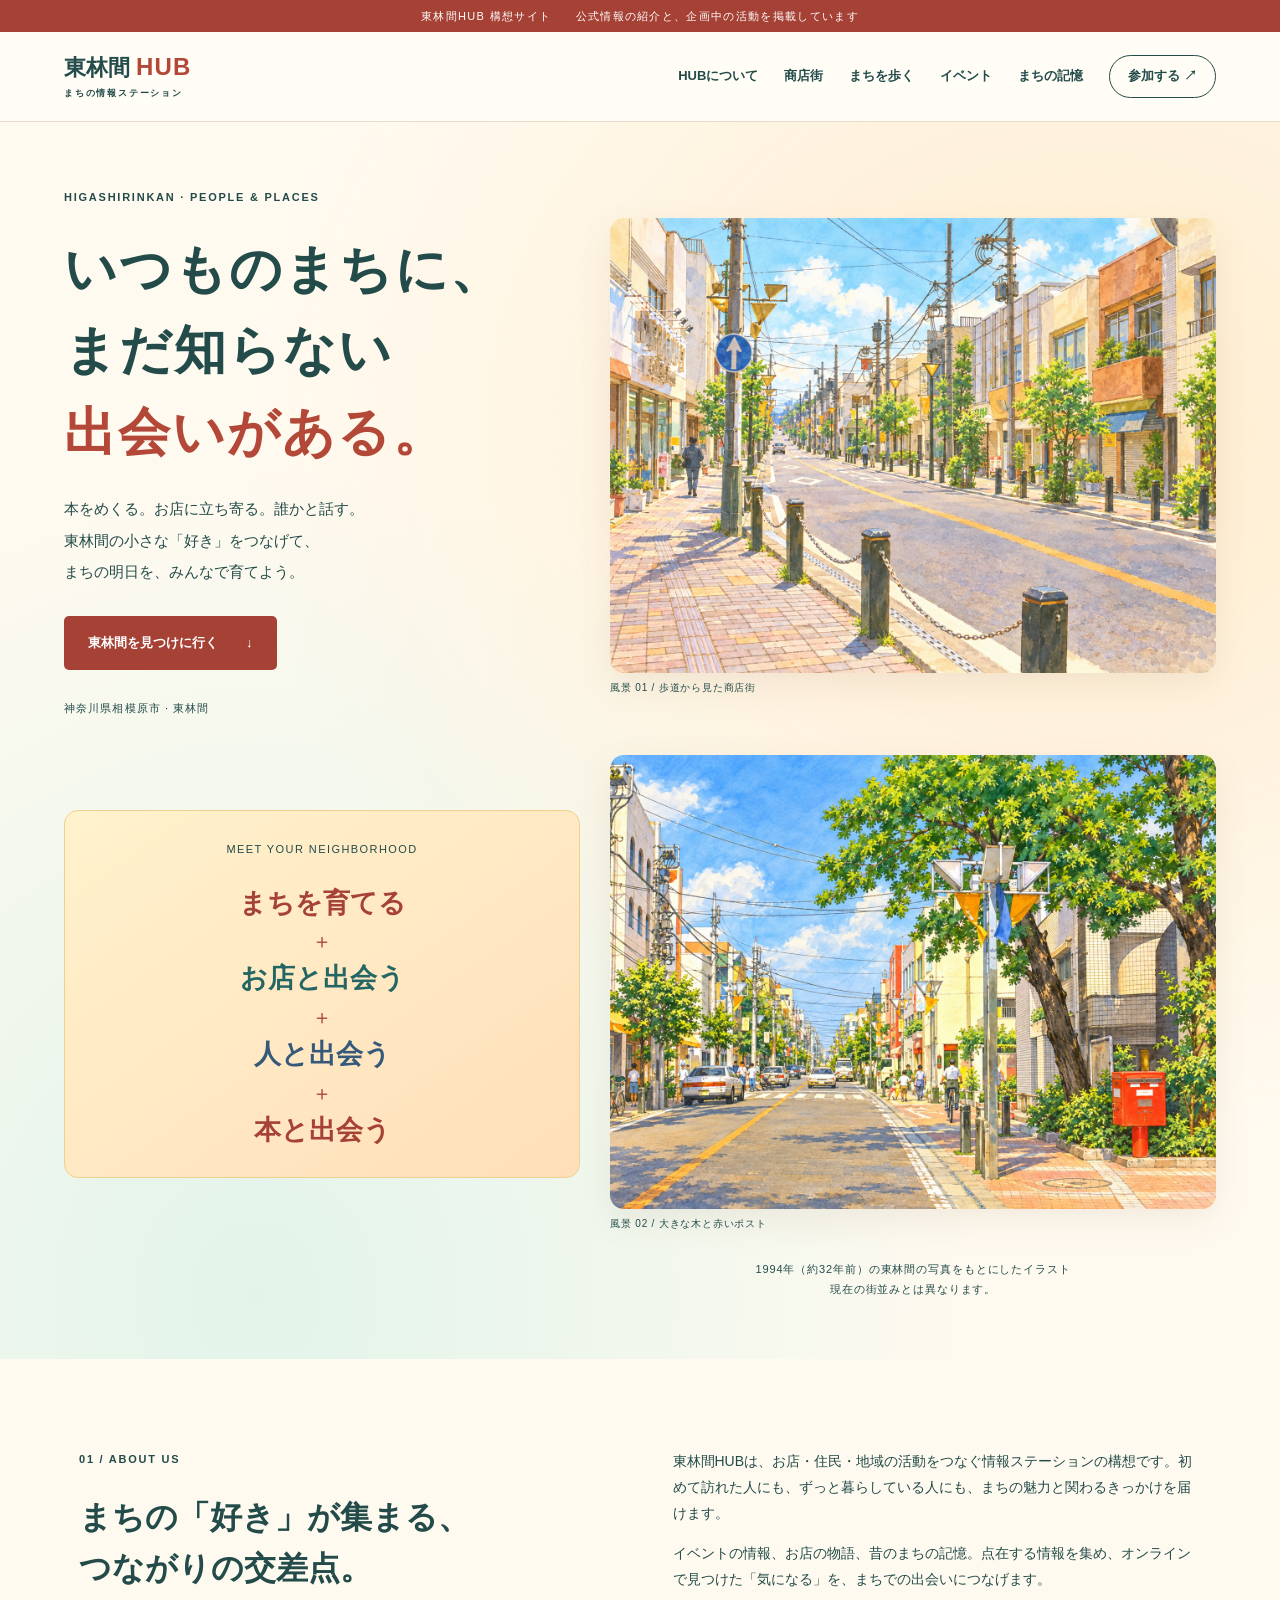
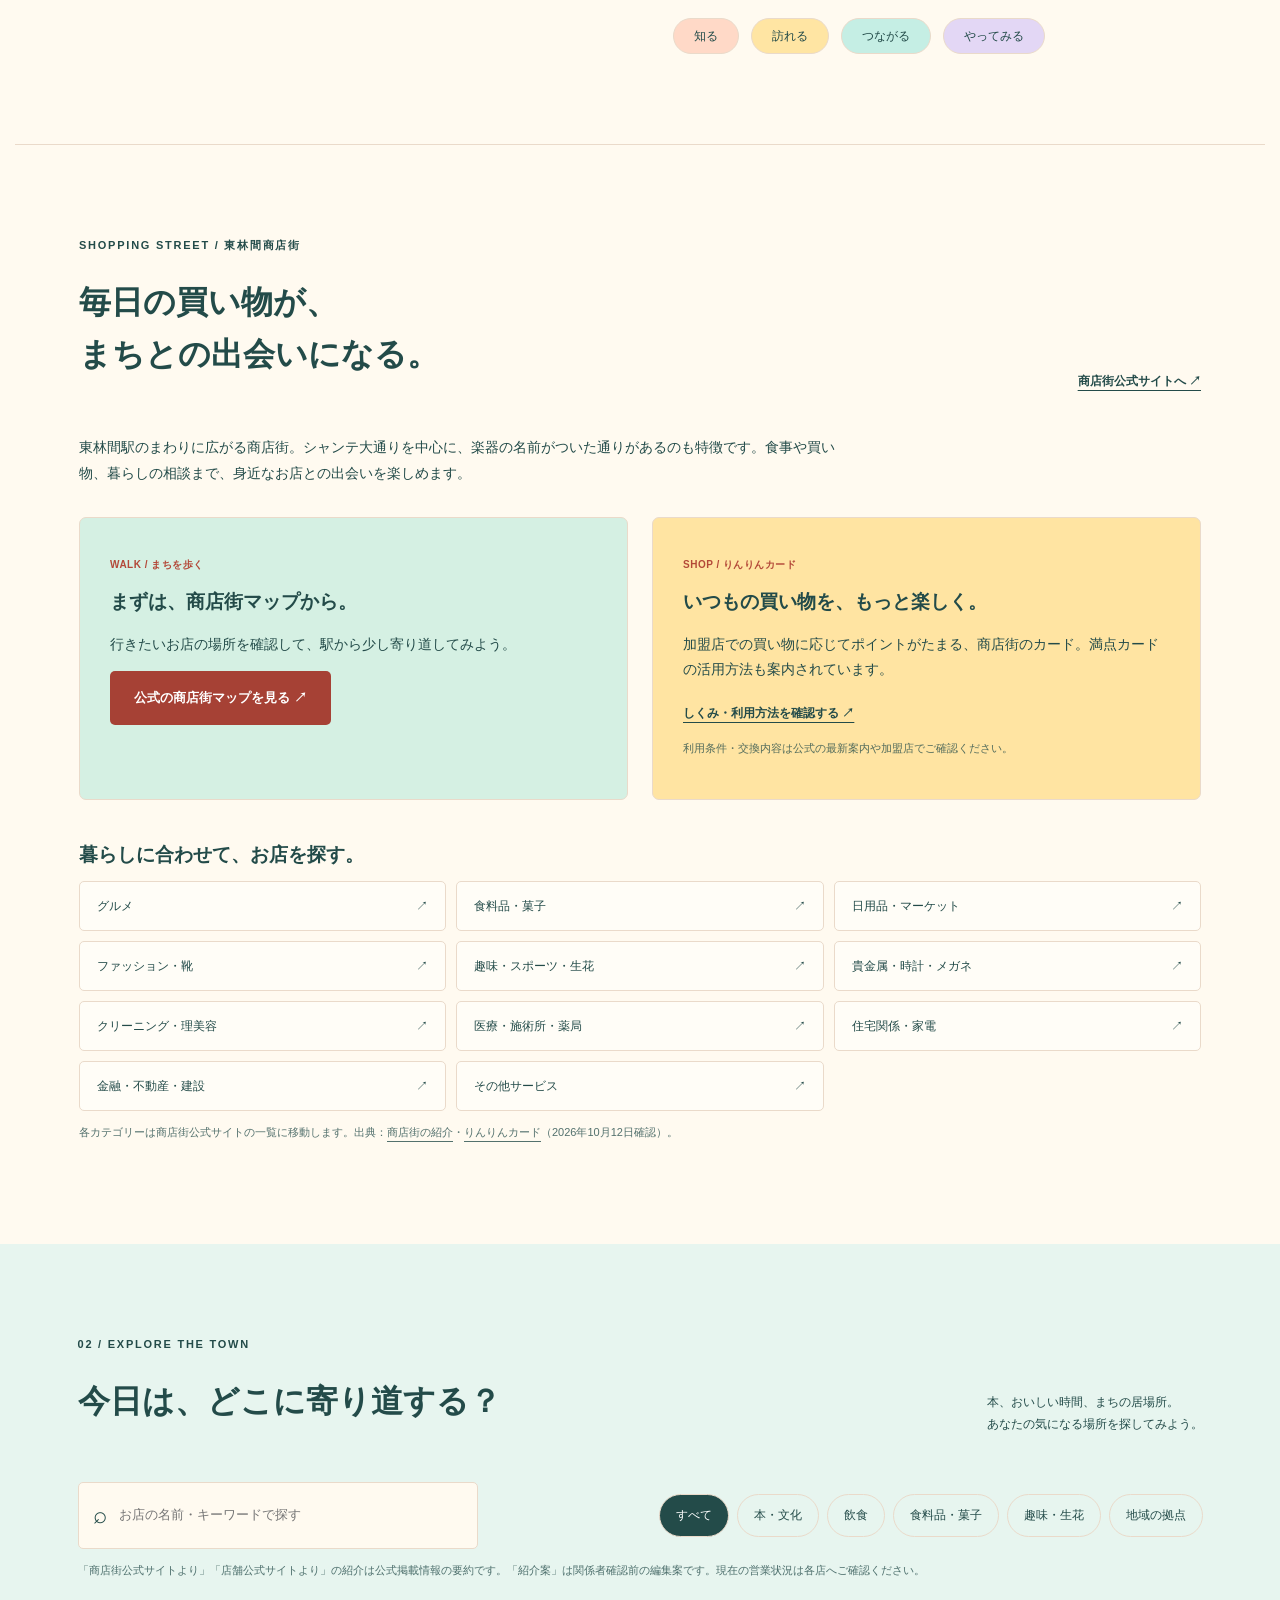
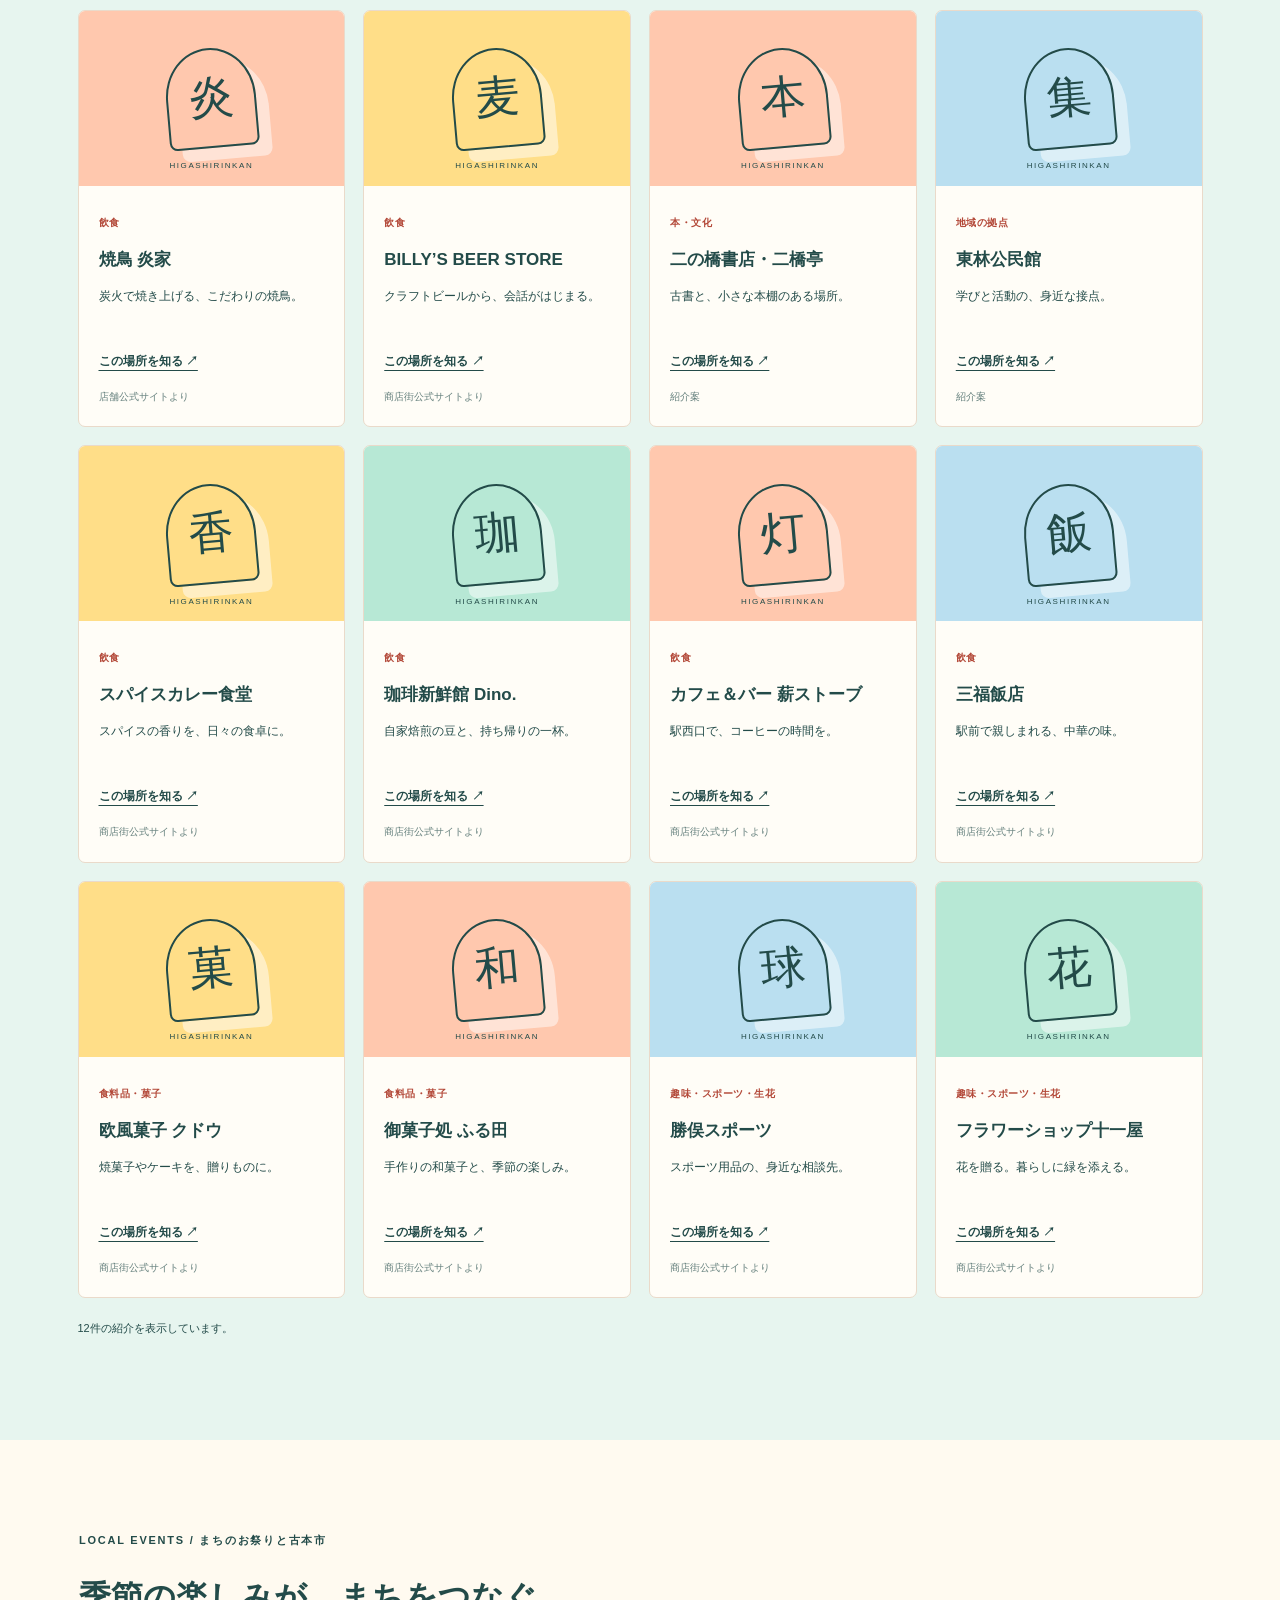
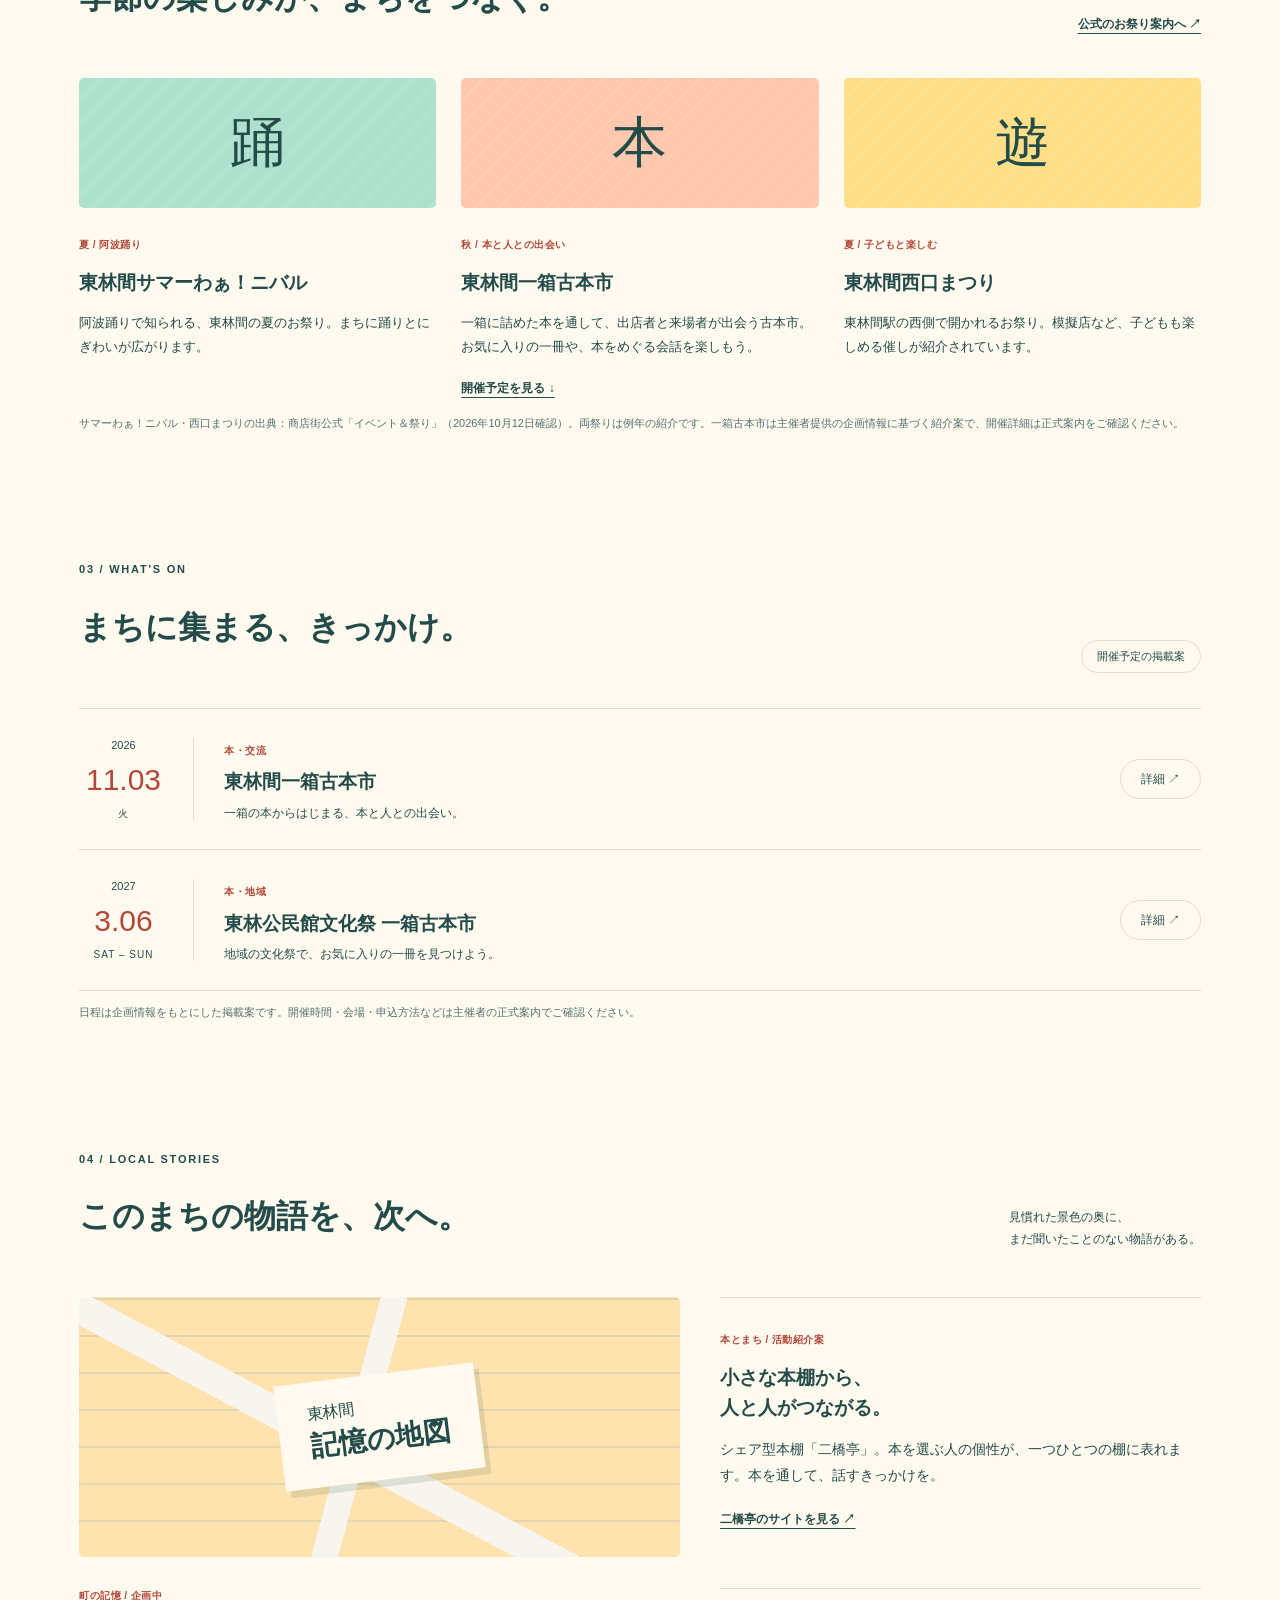
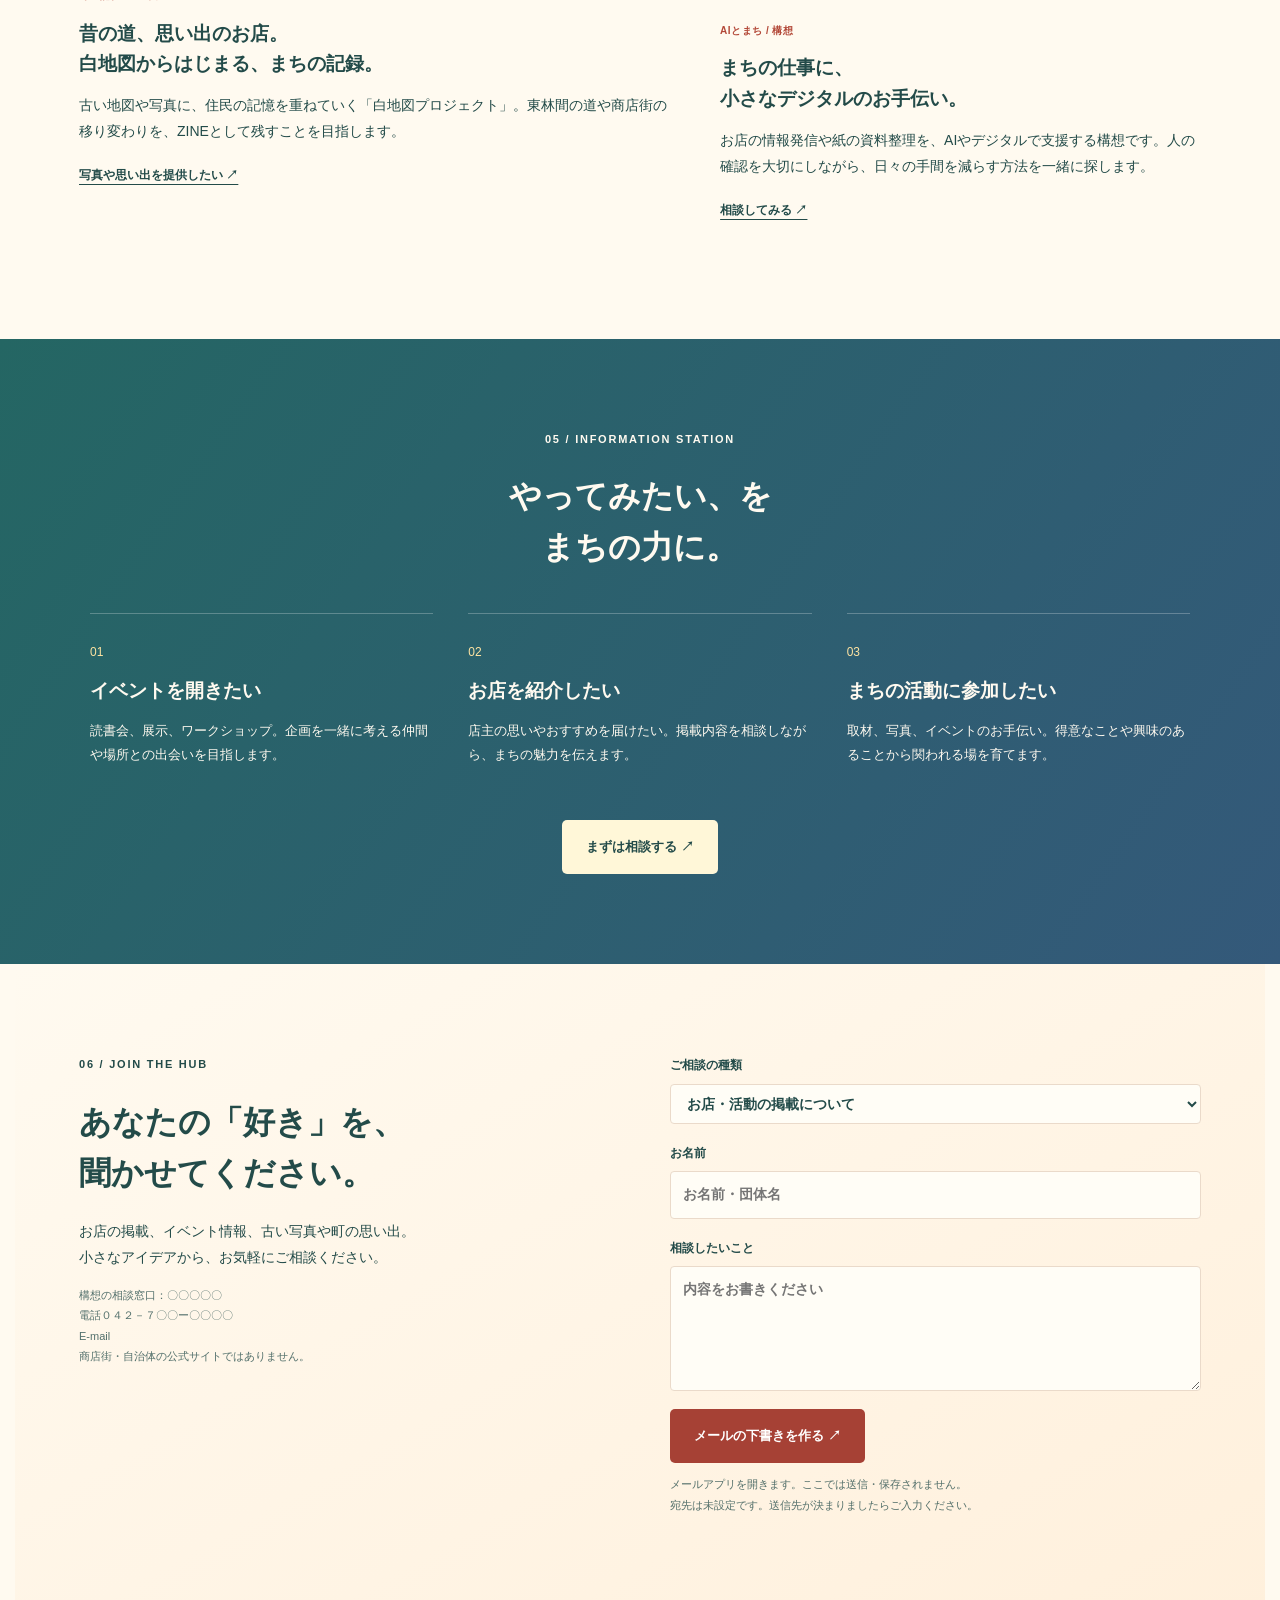
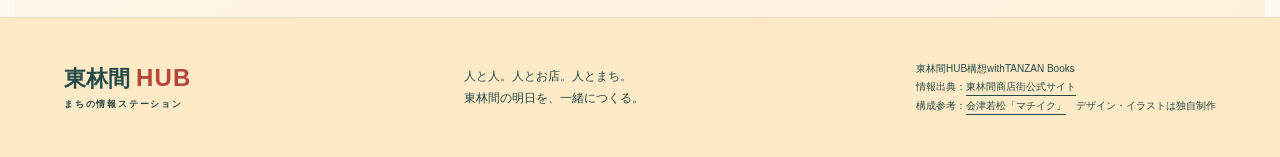
==== index.html @ 8a25e944 "Add files via upload" ====
<!doctype html>
<html lang="ja"><head><meta charset="utf-8"><meta name="viewport" content="width=device-width,initial-scale=1"><meta name="description" content="東林間のお店、人、イベントをつなぐ情報ステーション。町の好きな場所を見つけ、一緒に育てていく東林間HUBの構想サイト。"><meta name="theme-color" content="#244d3c"><title>東林間HUB｜まちで出会う、まちがつながる。</title><link rel="stylesheet" href="style.css"><script src="data.js" defer></script><script src="app.js" defer></script></head>
<body><a class="skip" href="#main">本文へ</a><div class="draft">東林間HUB 構想サイト <span>公式情報の紹介と、企画中の活動を掲載しています</span></div><header><a href="#" class="brand"><span>東林間<span class="hub">HUB</span><small>まちの情報ステーション</small></span></a><button id="menu" class="menu" aria-expanded="false" aria-controls="nav">メニュー ☰</button><nav id="nav" aria-label="メインメニュー"><a href="#about">HUBについて</a><a href="#shopping">商店街</a><a href="#places">まちを歩く</a><a href="#events">イベント</a><a href="#stories">まちの記憶</a><a class="nav-cta" href="#join">参加する ↗</a></nav></header>
<main id="main"><section class="hero"><div class="hero-copy"><p class="eyebrow">HIGASHIRINKAN · PEOPLE & PLACES</p><h1>いつものまちに、<br>まだ知らない<br><span>出会いがある。</span></h1><p class="lead">本をめくる。お店に立ち寄る。誰かと話す。<br>東林間の小さな「好き」をつなげて、<br>まちの明日を、みんなで育てよう。</p><a class="button" href="#places">東林間を見つけに行く <span>↓</span></a><p class="hero-note">神奈川県相模原市 · 東林間</p></div><div class="hero-art"><div class="hero-gallery"><figure><img src="assets/higashirinkan-1994-01.png" alt="1枚目の1994年の東林間の写真をもとにしたイラスト。鎖付きの柵がある歩道と商店街。" width="1448" height="1086"><figcaption>風景 01 / 歩道から見た商店街</figcaption></figure><figure><img src="assets/higashirinkan-1994-02.png" alt="2枚目の1994年の東林間の写真をもとにしたイラスト。大きな木と赤いポストがある通り。" width="1448" height="1086"><figcaption>風景 02 / 大きな木と赤いポスト</figcaption></figure></div><span class="art-caption">1994年（約32年前）の東林間の写真をもとにしたイラスト<br>現在の街並みとは異なります。</span></div><div class="ticker"><span>MEET YOUR NEIGHBORHOOD</span><b>まちを育てる</b><i>＋</i><b>お店と出会う</b><i>＋</i><b>人と出会う</b><i>＋</i><b>本と出会う</b></div></section>

<section id="about" class="section about"><div><p class="eyebrow">01 / ABOUT US</p><h2>まちの「好き」が集まる、<br>つながりの交差点。</h2></div><div><p>東林間HUBは、お店・住民・地域の活動をつなぐ情報ステーションの構想です。初めて訪れた人にも、ずっと暮らしている人にも、まちの魅力と関わるきっかけを届けます。</p><p>イベントの情報、お店の物語、昔のまちの記憶。点在する情報を集め、オンラインで見つけた「気になる」を、まちでの出会いにつなげます。</p><div class="pill-row"><span>知る</span><span>訪れる</span><span>つながる</span><span>やってみる</span></div></div></section>
<section id="shopping" class="section shopping"><div class="section-heading"><div><p class="eyebrow">SHOPPING STREET / 東林間商店街</p><h2>毎日の買い物が、<br>まちとの出会いになる。</h2></div><a class="text-link" href="https://www.higashi-rinkan.net/" target="_blank" rel="noopener noreferrer">商店街公式サイトへ ↗</a></div><p class="shopping-intro">東林間駅のまわりに広がる商店街。シャンテ大通りを中心に、楽器の名前がついた通りがあるのも特徴です。食事や買い物、暮らしの相談まで、身近なお店との出会いを楽しめます。</p><div class="shopping-highlights"><article class="map-box"><span class="tag">WALK / まちを歩く</span><h3>まずは、商店街マップから。</h3><p>行きたいお店の場所を確認して、駅から少し寄り道してみよう。</p><a class="button" href="https://www.higashi-rinkan.net/map.html" target="_blank" rel="noopener noreferrer">公式の商店街マップを見る ↗</a></article><article class="rinrin-box"><span class="tag">SHOP / りんりんカード</span><h3>いつもの買い物を、もっと楽しく。</h3><p>加盟店での買い物に応じてポイントがたまる、商店街のカード。満点カードの活用方法も案内されています。</p><a class="text-link" href="https://www.higashi-rinkan.net/card.html" target="_blank" rel="noopener noreferrer">しくみ・利用方法を確認する ↗</a><p class="editor-note">利用条件・交換内容は公式の最新案内や加盟店でご確認ください。</p></article></div><h3 class="directory-title">暮らしに合わせて、お店を探す。</h3><div id="official-categories" class="directory-grid"></div><p class="editor-note">各カテゴリーは商店街公式サイトの一覧に移動します。出典：<a href="https://www.higashi-rinkan.net/introduction.html" target="_blank" rel="noopener noreferrer">商店街の紹介</a>・<a href="https://www.higashi-rinkan.net/card.html" target="_blank" rel="noopener noreferrer">りんりんカード</a>（2026年10月12日確認）。</p></section>
<section id="places" class="section places"><div class="section-heading"><div><p class="eyebrow">02 / EXPLORE THE TOWN</p><h2>今日は、どこに寄り道する？</h2></div><p>本、おいしい時間、まちの居場所。<br>あなたの気になる場所を探してみよう。</p></div><div class="search-row"><label class="search"><span>⌕</span><input id="search" type="search" placeholder="お店の名前・キーワードで探す" aria-label="お店の名前やキーワードで検索"></label><div id="filters" class="filters" aria-label="お店のカテゴリー"><button class="active" data-category="all" aria-pressed="true">すべて</button><button data-category="books" aria-pressed="false">本・文化</button><button data-category="food" aria-pressed="false">飲食</button><button data-category="sweets" aria-pressed="false">食料品・菓子</button><button data-category="hobby" aria-pressed="false">趣味・生花</button><button data-category="community" aria-pressed="false">地域の拠点</button></div></div><p class="editor-note">「商店街公式サイトより」「店舗公式サイトより」の紹介は公式掲載情報の要約です。「紹介案」は関係者確認前の編集案です。現在の営業状況は各店へご確認ください。</p><div id="place-grid" class="card-grid"></div><p id="search-status" class="status" role="status" aria-live="polite"></p></section>
<section id="festivals" class="section festivals"><div class="section-heading"><div><p class="eyebrow">LOCAL EVENTS / まちのお祭りと古本市</p><h2>季節の楽しみが、まちをつなぐ。</h2></div><a class="text-link" href="https://www.higashi-rinkan.net/event.html" target="_blank" rel="noopener noreferrer">公式のお祭り案内へ ↗</a></div><div class="festival-grid"><article><div class="festival-mark summer">踊</div><span class="tag">夏 / 阿波踊り</span><h3>東林間サマーわぁ！ニバル</h3><p>阿波踊りで知られる、東林間の夏のお祭り。まちに踊りとにぎわいが広がります。</p></article><article><div class="festival-mark autumn">本</div><span class="tag">秋 / 本と人との出会い</span><h3>東林間一箱古本市</h3><p>一箱に詰めた本を通して、出店者と来場者が出会う古本市。お気に入りの一冊や、本をめぐる会話を楽しもう。</p><a class="text-link" href="#events">開催予定を見る ↓</a></article><article><div class="festival-mark family">遊</div><span class="tag">夏 / 子どもと楽しむ</span><h3>東林間西口まつり</h3><p>東林間駅の西側で開かれるお祭り。模擬店など、子どもも楽しめる催しが紹介されています。</p></article></div><p class="editor-note">サマーわぁ！ニバル・西口まつりの出典：商店街公式「イベント＆祭り」（2026年10月12日確認）。両祭りは例年の紹介です。一箱古本市は主催者提供の企画情報に基づく紹介案で、開催詳細は正式案内をご確認ください。</p></section>
<section id="events" class="section events"><div class="section-heading"><div><p class="eyebrow">03 / WHAT'S ON</p><h2>まちに集まる、きっかけ。</h2></div><span class="outline-tag">開催予定の掲載案</span></div><div id="event-list"></div><p class="editor-note">日程は企画情報をもとにした掲載案です。開催時間・会場・申込方法などは主催者の正式案内でご確認ください。</p></section>
<section id="stories" class="section stories"><div class="section-heading"><div><p class="eyebrow">04 / LOCAL STORIES</p><h2>このまちの物語を、次へ。</h2></div><p>見慣れた景色の奥に、<br>まだ聞いたことのない物語がある。</p></div><div class="story-grid"><article class="story-feature"><div class="story-visual map-visual"><span>東林間<br><strong>記憶の地図</strong></span></div><div><span class="tag">町の記憶 / 企画中</span><h3>昔の道、思い出のお店。<br>白地図からはじまる、まちの記録。</h3><p>古い地図や写真に、住民の記憶を重ねていく「白地図プロジェクト」。東林間の道や商店街の移り変わりを、ZINEとして残すことを目指します。</p><a href="#join" class="text-link">写真や思い出を提供したい ↗</a></div></article><div class="story-aside"><article><span class="tag">本とまち / 活動紹介案</span><h3>小さな本棚から、<br>人と人がつながる。</h3><p>シェア型本棚「二橋亭」。本を選ぶ人の個性が、一つひとつの棚に表れます。本を通して、話すきっかけを。</p><a href="https://nikyoutei.jp/" target="_blank" rel="noopener noreferrer" class="text-link">二橋亭のサイトを見る ↗</a></article><article><span class="tag">AIとまち / 構想</span><h3>まちの仕事に、<br>小さなデジタルのお手伝い。</h3><p>お店の情報発信や紙の資料整理を、AIやデジタルで支援する構想です。人の確認を大切にしながら、日々の手間を減らす方法を一緒に探します。</p><a href="#join" class="text-link">相談してみる ↗</a></article></div></div></section>
<section class="guide section"><p class="eyebrow">05 / INFORMATION STATION</p><h2>やってみたい、を<br>まちの力に。</h2><div class="guide-grid"><article><span>01</span><h3>イベントを開きたい</h3><p>読書会、展示、ワークショップ。企画を一緒に考える仲間や場所との出会いを目指します。</p></article><article><span>02</span><h3>お店を紹介したい</h3><p>店主の思いやおすすめを届けたい。掲載内容を相談しながら、まちの魅力を伝えます。</p></article><article><span>03</span><h3>まちの活動に参加したい</h3><p>取材、写真、イベントのお手伝い。得意なことや興味のあることから関われる場を育てます。</p></article></div><a href="#join" class="button light">まずは相談する ↗</a></section>
<section id="join" class="section join"><div><p class="eyebrow">06 / JOIN THE HUB</p><h2>あなたの「好き」を、<br>聞かせてください。</h2><p>お店の掲載、イベント情報、古い写真や町の思い出。<br>小さなアイデアから、お気軽にご相談ください。</p><p class="editor-note">構想の相談窓口：〇〇〇〇〇<br>電話０４２－７〇〇ー〇〇〇〇<br>E-mail<br>商店街・自治体の公式サイトではありません。</p></div><form id="contact-form"><label>ご相談の種類<select id="topic"><option>お店・活動の掲載について</option><option>イベントの情報提供・相談</option><option>町の記憶・写真の提供</option><option>AI・デジタル活用の相談</option><option>東林間HUBへの参加</option></select></label><label>お名前<input id="name" autocomplete="name" required maxlength="100" placeholder="お名前・団体名"></label><label>相談したいこと<textarea id="message" rows="4" required maxlength="3000" placeholder="内容をお書きください"></textarea></label><button class="button" type="submit">メールの下書きを作る ↗</button><p class="editor-note">メールアプリを開きます。ここでは送信・保存されません。<br>宛先は未設定です。送信先が決まりましたらご入力ください。</p><p id="contact-status" role="status" aria-live="polite"></p></form></section>
</main><footer><a href="#" class="brand"><span>東林間<span class="hub">HUB</span><small>まちの情報ステーション</small></span></a><p>人と人。人とお店。人とまち。<br>東林間の明日を、一緒につくる。</p><small>東林間HUB構想withTANZAN Books<br>情報出典：<a href="https://www.higashi-rinkan.net/" target="_blank" rel="noopener noreferrer">東林間商店街公式サイト</a><br>構成参考：<a href="https://aizu-machiiku.jp/" target="_blank" rel="noopener noreferrer">会津若松「マチイク」</a>　デザイン・イラストは独自制作</small></footer><dialog id="detail"><button id="close-detail" class="close" aria-label="閉じる">×</button><div id="detail-content"></div></dialog></body></html>
---- style.css ----
:root{--ink:#234b49;--cream:#fffaf0;--orange:#b34838;--line:#eadaca}*{box-sizing:border-box}html{scroll-behavior:smooth;scroll-padding-top:100px}body{margin:0;background:var(--cream);color:var(--ink);font-family:'Noto Sans JP','Yu Gothic',Meiryo,sans-serif;line-height:1.85}a{color:inherit}button,input,select,textarea{font:inherit}button,a,input,select,textarea{-webkit-tap-highlight-color:transparent}button{cursor:pointer}a{text-underline-offset:5px}a:focus-visible,button:focus-visible,input:focus-visible,select:focus-visible,textarea:focus-visible{outline:3px solid var(--orange);outline-offset:5px}.skip{position:absolute;left:10px;top:-100px;z-index:20;background:white;padding:10px}.skip:focus{top:10px}.draft{background:var(--ink);color:white;text-align:center;font-size:11px;letter-spacing:.12em;padding:6px 15px}.draft span{opacity:.7;margin-left:20px}header{display:flex;justify-content:space-between;align-items:center;padding:22px 5%;border-bottom:1px solid var(--line);background:var(--cream);position:sticky;top:0;z-index:5}.brand{display:flex;gap:12px;align-items:center;text-decoration:none;font-weight:800;font-size:22px;line-height:1.1;white-space:nowrap}.brand-icon{display:grid;place-items:center;border:2px solid var(--ink);border-radius:50%;width:45px;height:45px;font-family:serif;font-size:24px}.hub{font-size:24px;margin-left:6px;letter-spacing:.05em}.brand small{display:block;font-size:9px;letter-spacing:.2em;margin-top:8px}nav{display:flex;align-items:center;gap:26px;font-size:13px;font-weight:700}nav a{text-decoration:none}.nav-cta{border:1px solid var(--ink);padding:8px 18px;border-radius:30px}.menu{display:none}.hero{max-width:1400px;margin:auto;display:grid;grid-template-columns:46% 54%;padding:65px 5% 60px;gap:15px;overflow:hidden}.eyebrow{font-size:11px;font-weight:800;letter-spacing:.16em;margin:0 0 22px}.hero h1{font-family:'Yu Mincho','Hiragino Mincho ProN',serif;font-size:clamp(36px,4.1vw,62px);line-height:1.55;font-weight:600;letter-spacing:.04em;margin:0 0 20px}.hero h1 span{color:var(--orange)}.lead{font-size:15px;line-height:2.1;margin-bottom:28px}.button{display:inline-flex;align-items:center;justify-content:center;gap:28px;background:var(--ink);color:white;border:0;border-radius:5px;padding:15px 24px;text-decoration:none;font-size:13px;font-weight:700}.button:hover{background:#37644f}.hero-note{font-size:11px;letter-spacing:.1em;margin-top:28px}.hero-art{align-self:center;position:relative;min-width:0}.hero-art img{display:block;width:100%}.art-caption{display:block;text-align:center;font-size:11px;letter-spacing:.08em;margin-top:10px}.ticker{display:flex;justify-content:center;align-items:center;gap:28px;border-top:1px solid var(--line);border-bottom:1px solid var(--line);padding:19px 20px;font-size:13px}.ticker span{font-size:10px;letter-spacing:.12em;margin-right:20px}.ticker i{color:var(--orange);font-style:normal}.section{max-width:1250px;margin:auto;padding:90px 5%;scroll-margin-top:15px}h2{font-family:'Yu Mincho','Hiragino Mincho ProN',serif;font-size:clamp(25px,2.5vw,36px);line-height:1.6;margin:0 0 20px}h3{font-size:19px;line-height:1.6;margin:10px 0}p{font-size:14px}.about{display:grid;grid-template-columns:1fr 1fr;gap:65px}.about p{margin-top:0}.pill-row{display:flex;gap:12px;margin-top:25px}.pill-row span{border:1px solid var(--line);border-radius:30px;padding:6px 20px;font-size:12px}.places{background:#eeeee4;max-width:none}.places>*{max-width:1125px;margin-left:auto;margin-right:auto}.section-heading{display:flex;align-items:end;justify-content:space-between;gap:24px;margin-bottom:35px}.section-heading p:not(.eyebrow){font-size:12px}.search-row{display:flex;align-items:center;justify-content:space-between;gap:20px}.search{display:flex;align-items:center;background:var(--cream);padding:10px 14px;border:1px solid var(--line);border-radius:5px;gap:10px;flex:1;max-width:400px}.search input{background:transparent;border:0;width:100%;font-size:13px;min-width:0}.search span{font-size:24px}.filters{display:flex;gap:8px;flex-wrap:wrap}.filters button{border:1px solid var(--line);background:transparent;color:var(--ink);border-radius:30px;font-size:12px;padding:9px 16px}.filters button.active{background:var(--ink);color:white}.editor-note{font-size:11px;opacity:.78;line-height:1.85}.card-grid{display:grid;grid-template-columns:repeat(4,1fr);gap:18px;margin-top:30px}.place-card{background:var(--cream);border-radius:7px;overflow:hidden;border:1px solid var(--line)}.place-visual{height:175px;display:grid;place-items:center;position:relative;overflow:hidden}.peach{background:#e8c4ae}.sage{background:#bfd0bf}.yellow{background:#e5d399}.blue{background:#bacccf}.shop-icon{border:2px solid currentColor;border-radius:50% 50% 8px 8px;width:90px;height:100px;display:grid;place-items:center;font-family:serif;font-size:45px;box-shadow:12px 12px 0 #ffffff45;transform:rotate(-5deg)}.visual-label{position:absolute;bottom:12px;font-size:8px;letter-spacing:.2em}.card-body{padding:20px}.tag{font-size:10px;letter-spacing:.05em;font-weight:700;color:var(--orange)}.card-body h3{font-size:17px}.card-body p{font-size:12px;min-height:45px}.text-link{background:none;border:0;padding:8px 0;color:var(--ink);font-size:12px;font-weight:700;text-decoration:underline;text-underline-offset:5px}.status{font-size:11px;margin-top:20px}.outline-tag{font-size:11px;border:1px solid var(--line);border-radius:20px;padding:5px 15px}.event-row{display:flex;align-items:center;gap:30px;padding:25px 0;border-top:1px solid var(--line)}.event-row:last-child{border-bottom:1px solid var(--line)}.event-date{width:115px;text-align:center;border-right:1px solid var(--line);padding-right:25px;flex-shrink:0;line-height:1.3}.event-date>*{display:block}.event-date small{font-size:11px}.event-date strong{font-size:30px;font-weight:500;margin:8px 0}.event-date span{font-size:10px;letter-spacing:.1em}.event-body{flex:1}.event-body h3{margin:4px 0}.event-body p{margin:0;font-size:12px}.event-more{border:1px solid var(--line);border-radius:30px;padding:8px 20px;background:transparent;color:var(--ink);font-size:12px}.stories{padding-top:25px}.story-grid{display:grid;grid-template-columns:1.25fr 1fr;gap:40px}.story-visual{height:260px;background:#e1d8b8;border-radius:5px;margin-bottom:22px}.map-visual{background-color:#e8dfc4;background-image:linear-gradient(28deg,transparent 40%,#f7f5ed 40%,#f7f5ed 46%,transparent 46%),linear-gradient(105deg,transparent 45%,#f7f5ed 45%,#f7f5ed 49%,transparent 49%),repeating-linear-gradient(0deg,transparent,transparent 35px,#c9c3ae 36px,transparent 37px);display:grid;place-items:center}.map-visual span{background:var(--cream);padding:20px 30px;transform:rotate(-7deg);box-shadow:5px 7px 0 #244d3c20;font-family:serif;line-height:1.5}.map-visual strong{font-size:28px}.story-aside{display:flex;flex-direction:column;gap:30px}.story-aside article{padding:25px 0;border-top:1px solid var(--line)}.guide{max-width:none;background:var(--ink);color:var(--cream);text-align:center}.guide-grid{max-width:1100px;margin:40px auto;display:grid;grid-template-columns:repeat(3,1fr);gap:35px;text-align:left}.guide-grid article{border-top:1px solid #ffffff40;padding-top:22px}.guide-grid article>span{color:#d9ac76;font-size:12px}.guide-grid p{font-size:13px;opacity:.8}.light{background:var(--cream);color:var(--ink)}.light:hover{background:#e6deca}.join{display:grid;grid-template-columns:1fr 1fr;gap:60px}form label{display:block;font-size:12px;font-weight:700;margin-bottom:18px}form input,form select,form textarea{display:block;width:100%;background:#fffdf6;border:1px solid var(--line);border-radius:4px;color:var(--ink);padding:10px 12px;margin-top:7px;font-size:14px}textarea{resize:vertical}#contact-status{font-size:12px}footer{border-top:1px solid var(--line);padding:35px 5%;display:flex;align-items:center;justify-content:space-between;gap:30px}footer p{font-size:12px}footer>small{font-size:10px}dialog{border:1px solid var(--line);background:var(--cream);color:var(--ink);border-radius:8px;padding:45px;max-width:560px;width:calc(100% - 35px)}dialog::backdrop{background:#163025a6}.close{position:absolute;right:15px;top:10px;background:none;border:0;font-size:28px;color:var(--ink)}
@media(max-width:1000px){nav{gap:14px;font-size:11px}.card-grid{grid-template-columns:repeat(2,1fr)}.hero h1{font-size:42px}.ticker{gap:15px}.ticker span{display:none}.search-row{align-items:stretch;flex-direction:column}.search{max-width:none}.about{gap:35px}footer{flex-wrap:wrap}}
@media(max-width:700px){.draft{font-size:9px}.draft span{display:block;margin:0}header{padding:15px 5%}.brand{font-size:18px}.brand-icon{width:36px;height:36px;font-size:20px}.hub{font-size:20px}.menu{display:block;background:none;border:1px solid var(--line);border-radius:20px;color:var(--ink);padding:7px 12px;font-size:11px}nav{display:none;position:absolute;top:100%;left:0;right:0;padding:20px 5%;background:var(--cream);border-bottom:1px solid var(--line);flex-direction:column;align-items:stretch;font-size:14px}nav.open{display:flex}.hero{grid-template-columns:1fr;padding-top:35px;gap:15px}.hero h1{font-size:39px}.hero-art{max-width:490px;margin:auto}.hero-note{margin-bottom:0}.ticker{gap:10px;font-size:10px;flex-wrap:wrap}.section{padding:55px 6%}.about,.story-grid,.join{grid-template-columns:1fr;gap:25px}.section-heading{display:block;margin-bottom:20px}.filters{gap:6px}.filters button{font-size:11px;padding:8px 13px}.card-grid{gap:12px}.card-body{padding:14px}.card-body h3{font-size:14px}.place-visual{height:140px}.shop-icon{width:72px;height:82px;font-size:36px}.event-row{gap:15px;flex-wrap:wrap}.event-date{width:78px;padding-right:12px}.event-date strong{font-size:24px}.event-body h3{font-size:16px}.event-more{margin-left:92px}.guide-grid{grid-template-columns:1fr;gap:18px;margin:25px auto}.guide h2{font-size:30px}footer{flex-direction:column;align-items:flex-start;gap:15px}dialog{padding:40px 24px}.pill-row{gap:7px}.pill-row span{padding:5px 14px}h2{font-size:27px}}
@media(prefers-reduced-motion:reduce){html{scroll-behavior:auto}}

/* 商店街公式コンテンツ */
.shopping{border-top:1px solid var(--line)}.shopping-intro{max-width:780px;margin-bottom:30px}.shopping-highlights{display:grid;grid-template-columns:1fr 1fr;gap:24px}.shopping-highlights article{padding:30px;border:1px solid var(--line);border-radius:7px}.map-box{background:#e2e6da}.rinrin-box{background:#eee1c3}.directory-title{margin-top:40px}.directory-grid{display:grid;grid-template-columns:repeat(3,1fr);gap:10px}.directory-link{display:flex;justify-content:space-between;gap:10px;align-items:center;border:1px solid var(--line);border-radius:5px;padding:13px 17px;font-size:12px;text-decoration:none}.directory-link:hover{background:#e2e6da}.source-label{font-size:10px!important;min-height:0!important;opacity:.7;margin:8px 0 0}.search-row{flex-wrap:wrap}.search{flex-basis:340px}.filters{flex:1;justify-content:flex-end}.festivals{padding-bottom:25px}.festival-grid{display:grid;grid-template-columns:repeat(3,1fr);gap:25px}.festival-mark{height:130px;display:grid;place-items:center;font-family:serif;font-size:55px;border-radius:5px;margin-bottom:20px;background-image:repeating-linear-gradient(135deg,transparent,transparent 15px,#ffffff20 16px,#ffffff20 17px)}.summer{background-color:#c4d0c0}.autumn{background-color:#dfbea3}.family{background-color:#e3d2a0}.festival-grid p{font-size:13px}.address{border-top:1px solid var(--line);padding-top:15px;font-size:12px}@media(max-width:1100px){nav{gap:12px;font-size:11px}}@media(max-width:700px){.shopping-highlights,.festival-grid{grid-template-columns:1fr}.directory-grid{grid-template-columns:1fr 1fr}.shopping-highlights article{padding:22px}.directory-link{font-size:11px;padding:11px}.search{flex-basis:auto}.filters{justify-content:flex-start}.festival-mark{height:110px}}

/* 明るく華やかな、まちの配色 */
.draft{background:#a64135}.draft span{opacity:1}header{background:#fffdf6}.hub{color:#b34838}.hero{background:radial-gradient(ellipse at 85% 25%,#ffdfae80,transparent 55%),radial-gradient(ellipse at 20% 95%,#c5eee480,transparent 50%)}.ticker{background:#ffe5a3;border-color:#efd18d}.ticker b:first-of-type{color:#a64135}.ticker i{color:#a64135}.button{background:#a64135}.button:hover{background:#8a352b}.light{background:#fff7d8;color:#234b49}.light:hover{background:#ffe5a3}.pill-row span:nth-child(1){background:#ffd9c7}.pill-row span:nth-child(2){background:#ffe5a3}.pill-row span:nth-child(3){background:#c5eee4}.pill-row span:nth-child(4){background:#e3d7f5}.places{background:#e7f5ef}.place-card{background:#fffdf7}.peach{background:#ffc8ae}.sage{background:#b7e8d5}.yellow{background:#ffde88}.blue{background:#badff0}.shop-icon{box-shadow:12px 12px 0 #ffffff80}.map-box{background:#d5f0e3}.rinrin-box{background:#ffe4a2}.directory-link{background:#fffdf7}.directory-link:hover{background:#d5f0e3}.festival-mark.summer{background-color:#aee1cd}.festival-mark.autumn{background-color:#ffc8ae}.festival-mark.family{background-color:#ffde88}.event-date strong{color:#b34838}.guide{background:linear-gradient(125deg,#246663,#34597a);color:#fffaf0}.guide-grid article>span{color:#ffe4a2}.guide-grid p{opacity:1}.join{background:linear-gradient(150deg,#fffaf0,#fff0dc)}footer{background:#ffeac7}.map-visual{background-color:#ffe3af}footer>small{color:#234b49}@media(max-width:1000px){.ticker span{display:block;width:100%;text-align:center;margin:0}.ticker{flex-wrap:wrap}}

.hero-art img{height:auto;border-radius:14px;box-shadow:0 12px 35px #80593118}.art-caption{line-height:1.8}

.hero-gallery{display:grid;gap:18px}.hero-gallery figure{margin:0}.hero-gallery figcaption{font-size:10px;margin-top:6px;letter-spacing:.08em}.hero-art{align-self:start}@media(min-width:1001px){.hero-gallery{gap:15px}}

/* 2枚目のイラストの左側に町のメッセージを配置 */
.hero{grid-template-columns:minmax(0,46fr) minmax(0,54fr);column-gap:30px;row-gap:26px}.hero-copy{grid-column:1;grid-row:1}.hero-art,.hero-gallery{display:contents}.hero-gallery figure{grid-column:2;min-width:0}.hero-gallery figure:first-child{grid-row:1;align-self:center}.hero-gallery figure:nth-child(2){grid-row:2;align-self:center}.hero .art-caption{grid-column:2;grid-row:3;margin-top:0}.hero .ticker{grid-column:1;grid-row:2;align-self:center;display:flex;flex-direction:column;gap:9px;padding:28px 18px;background:linear-gradient(145deg,#fff2cc,#ffdfba);border:1px solid #efd18d;border-radius:14px;text-align:center}.hero .ticker span{display:block;width:auto;margin:0 0 16px;font-size:11px;letter-spacing:.13em}.hero .ticker b{font-family:'Yu Mincho','Hiragino Mincho ProN',serif;font-size:clamp(21px,2.1vw,31px);line-height:1.4}.hero .ticker i{font-size:20px;line-height:1}.hero .ticker b:nth-of-type(2){color:#246663}.hero .ticker b:nth-of-type(3){color:#34597a}.hero .ticker b:nth-of-type(4){color:#a64135}@media(max-width:700px){.hero{grid-template-columns:minmax(0,1fr);gap:20px}.hero-copy{grid-column:1;grid-row:1}.hero-gallery figure{grid-column:1}.hero-gallery figure:first-child{grid-row:2}.hero .ticker{grid-column:1;grid-row:3}.hero-gallery figure:nth-child(2){grid-row:4}.hero .art-caption{grid-column:1;grid-row:5}.hero .ticker b{font-size:24px}}
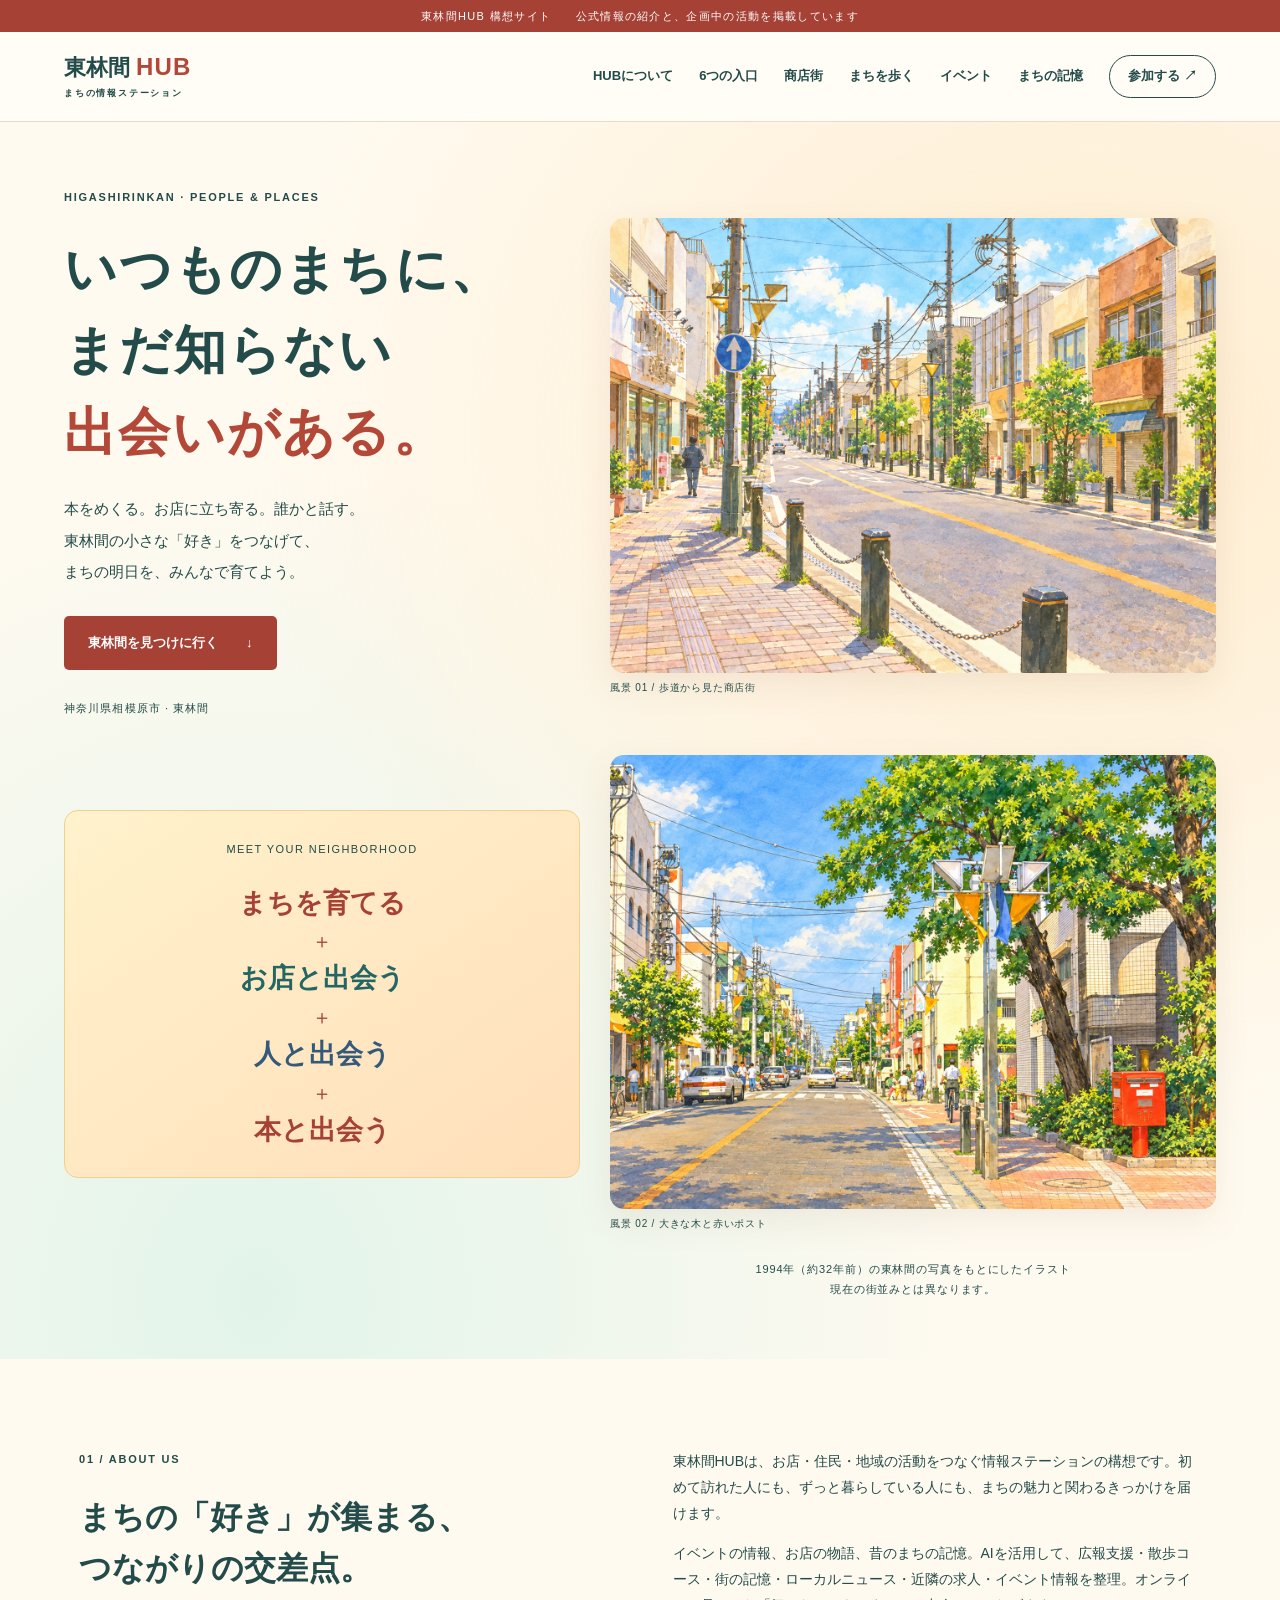
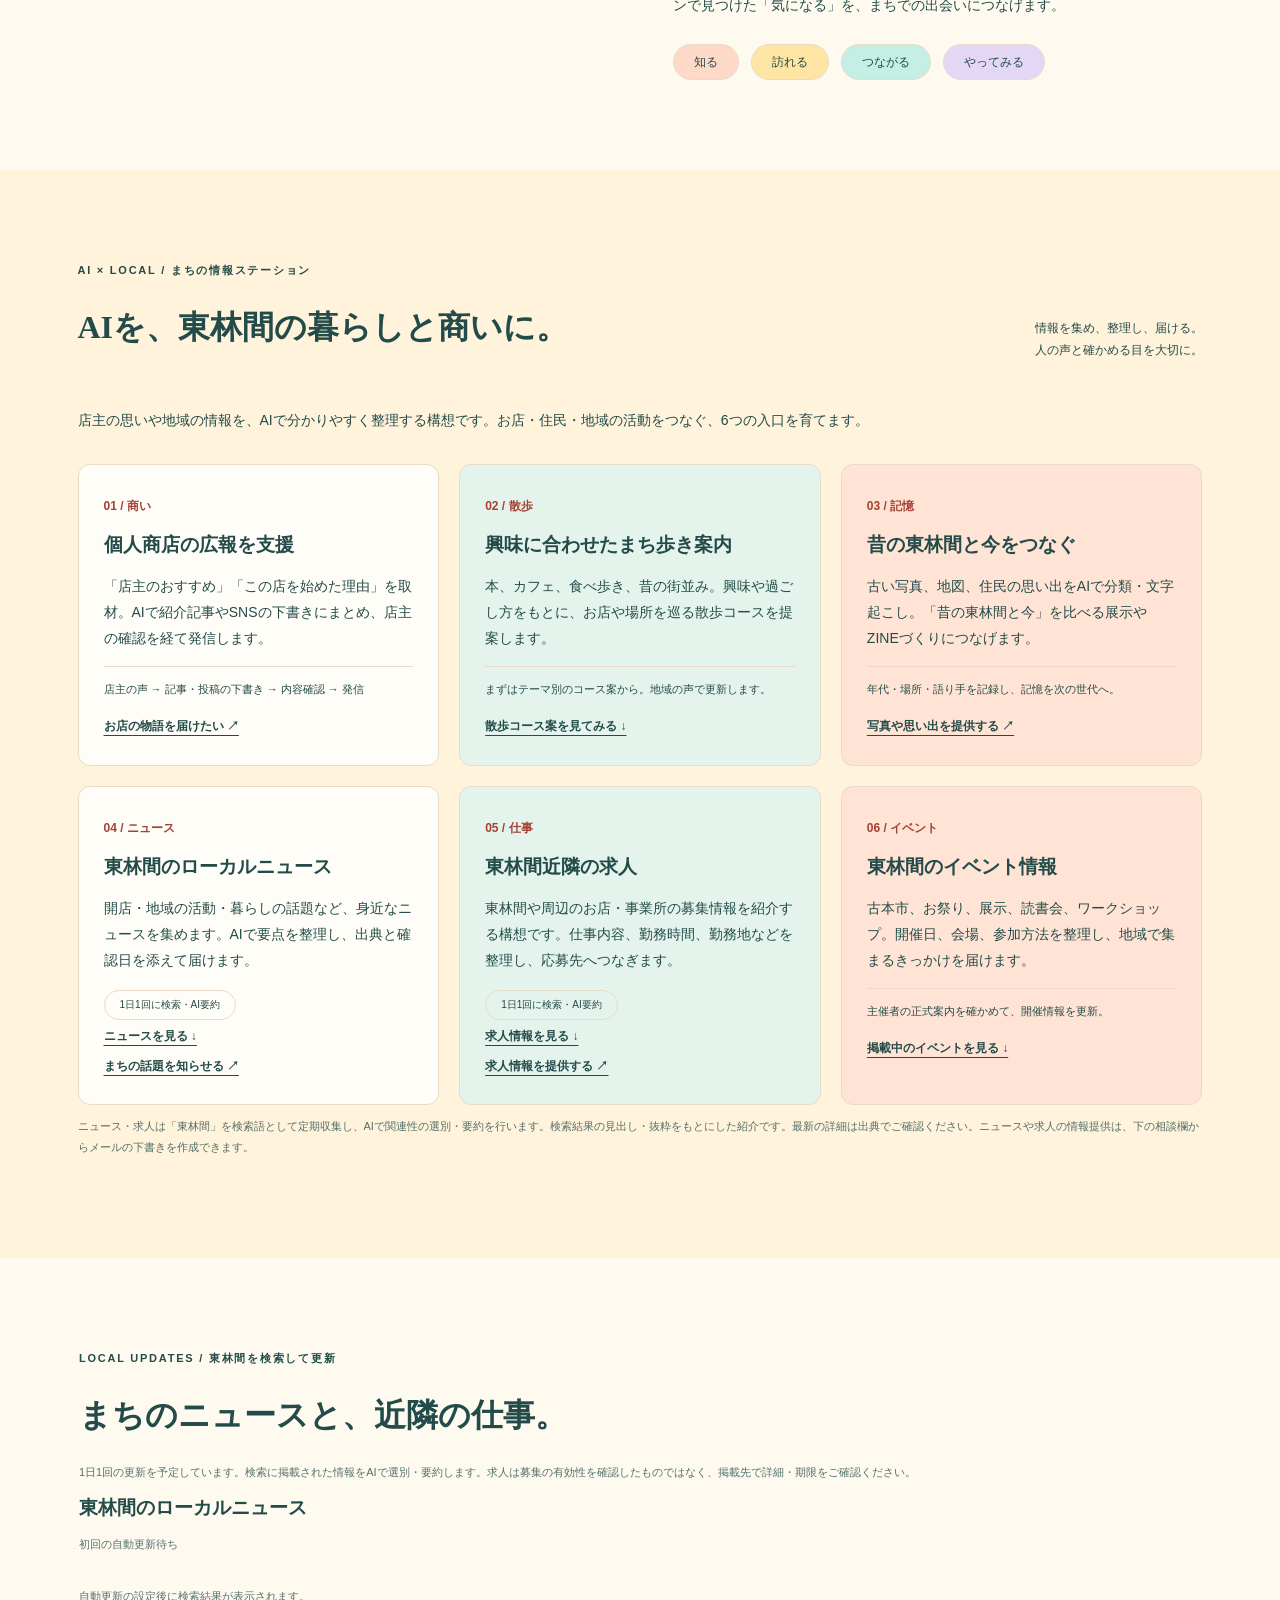
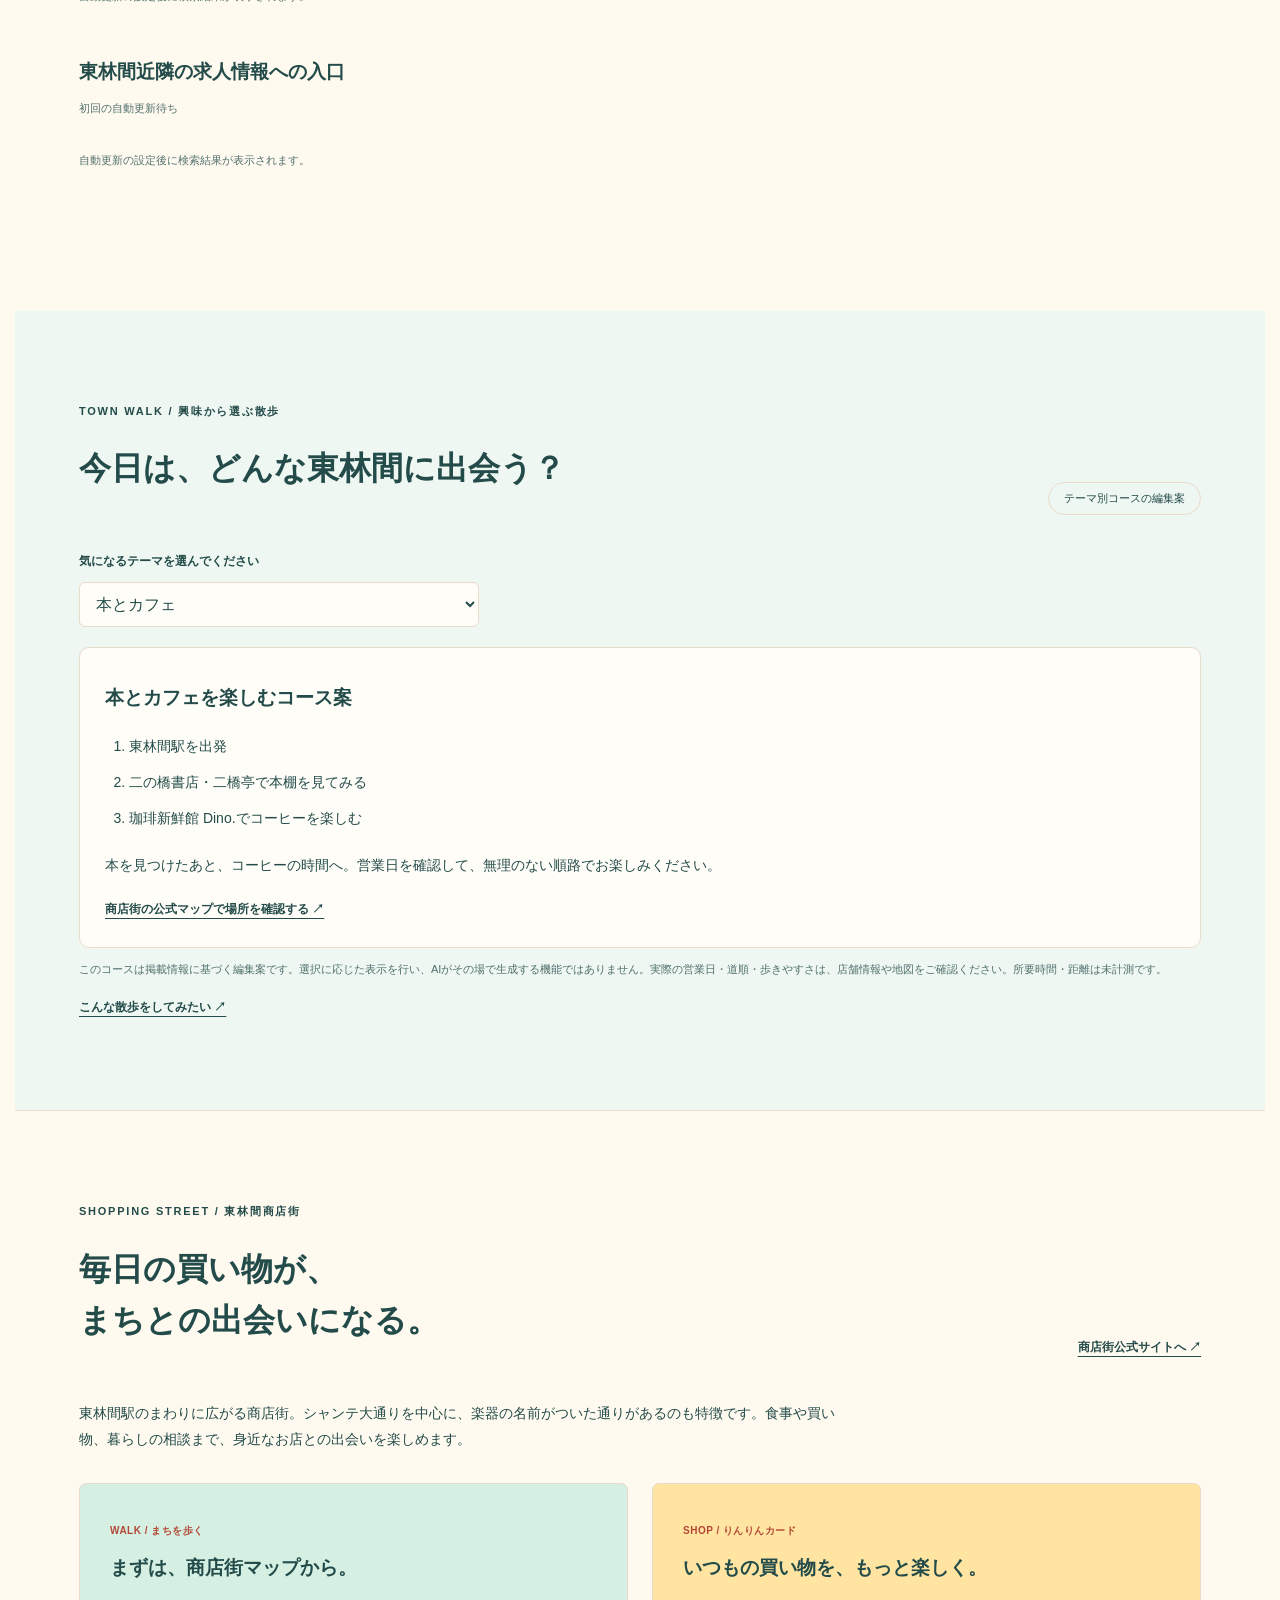
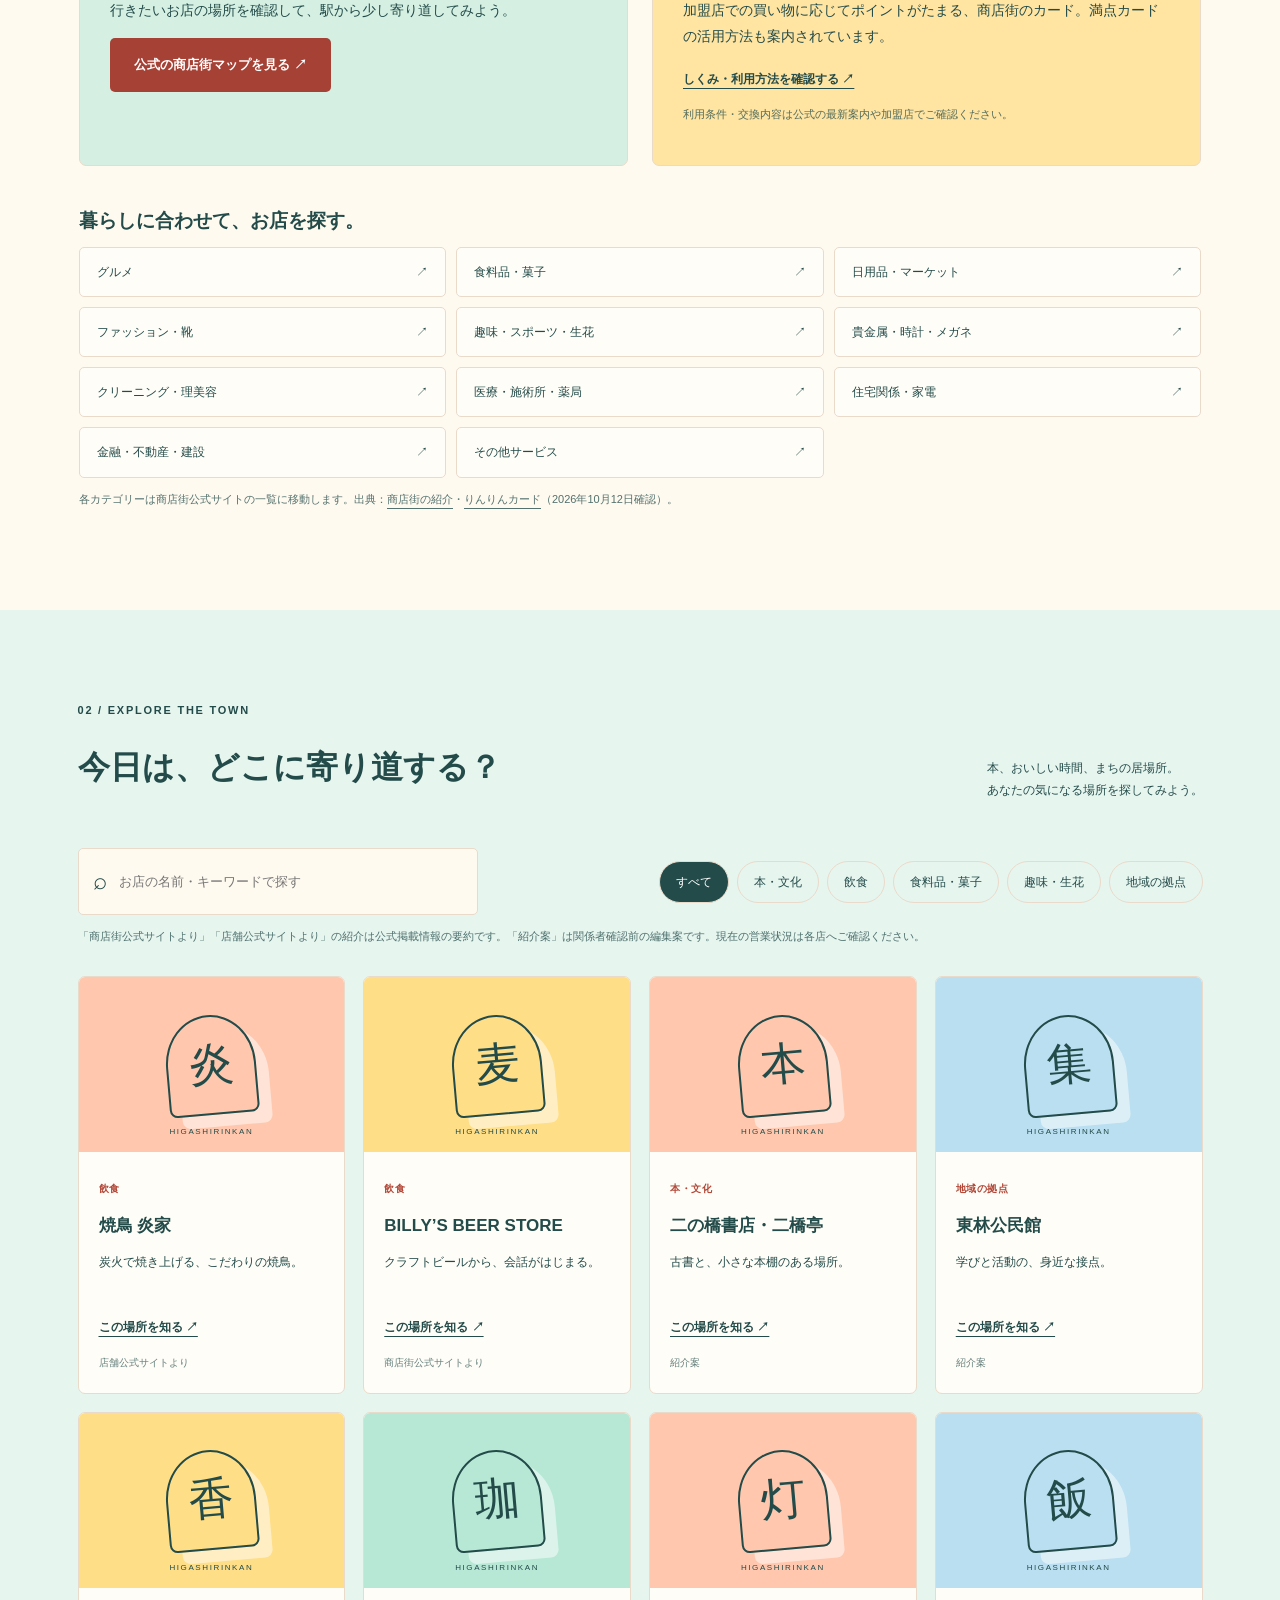
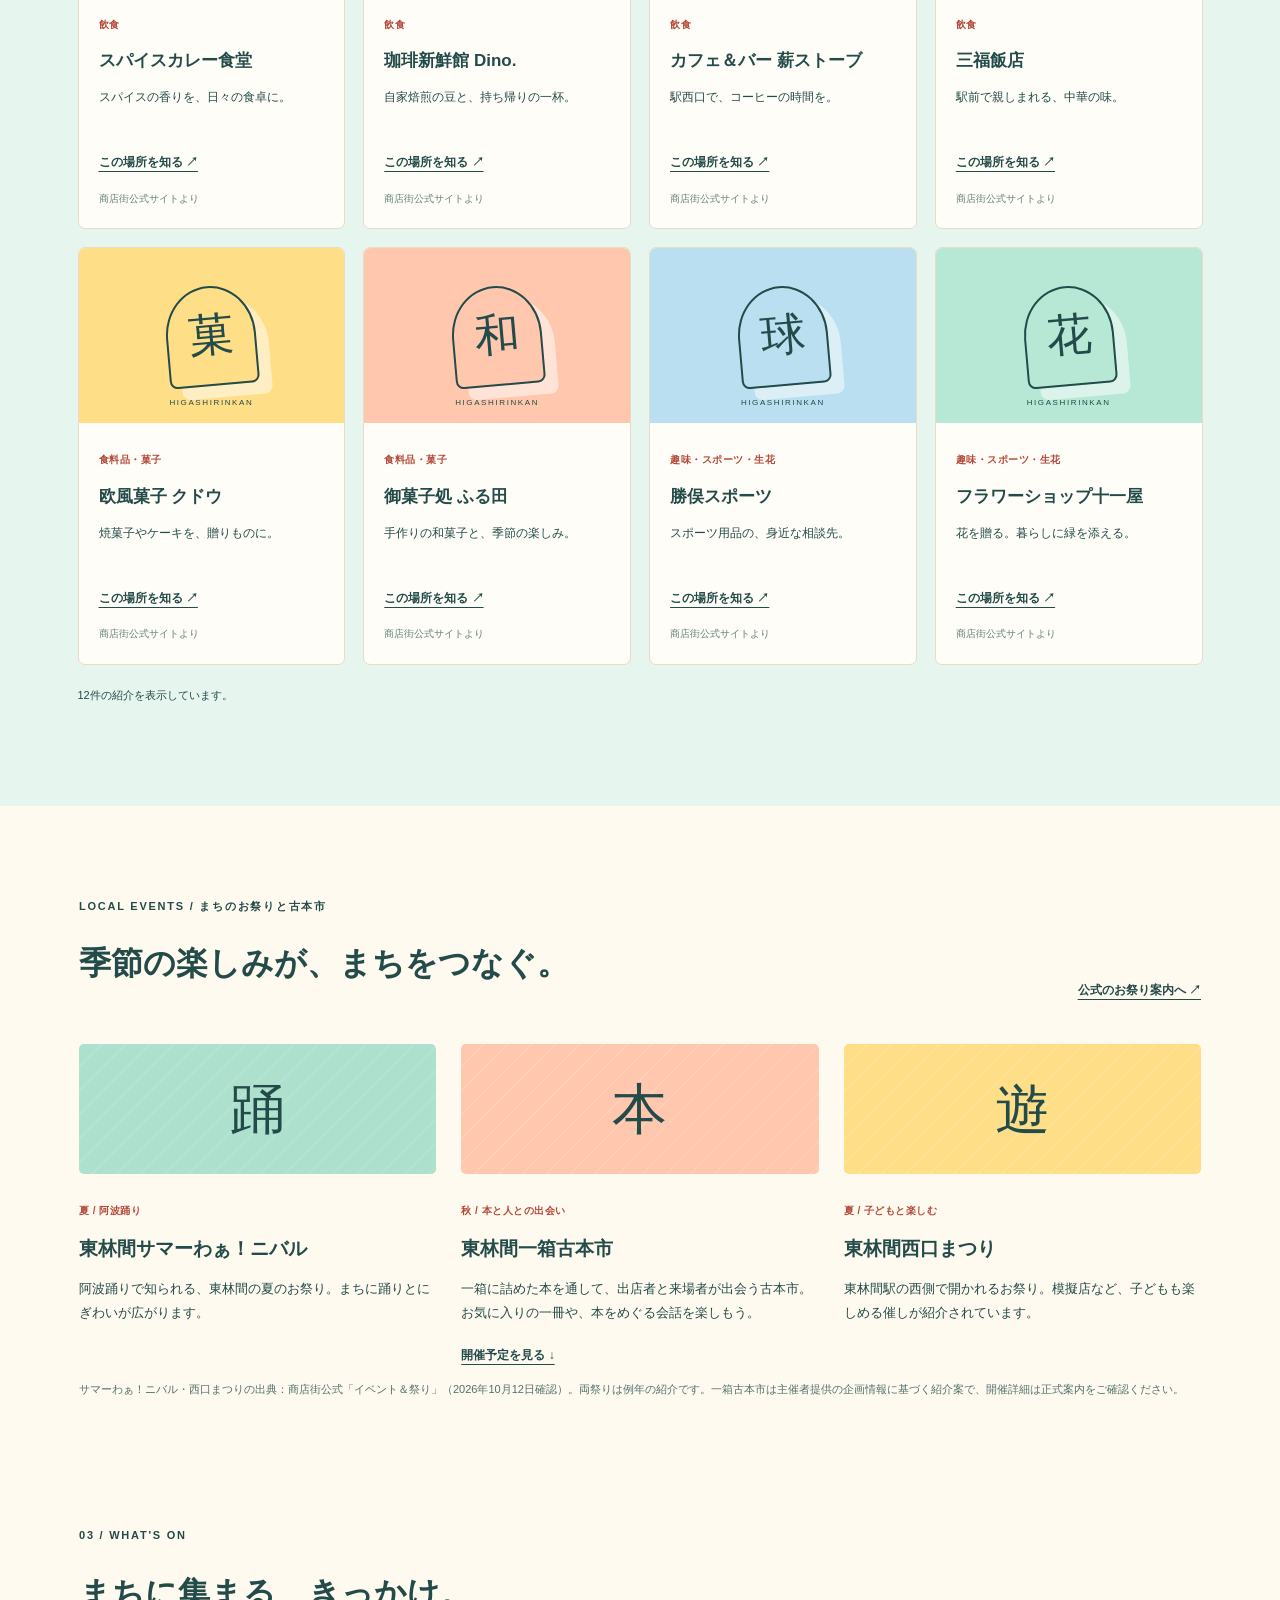
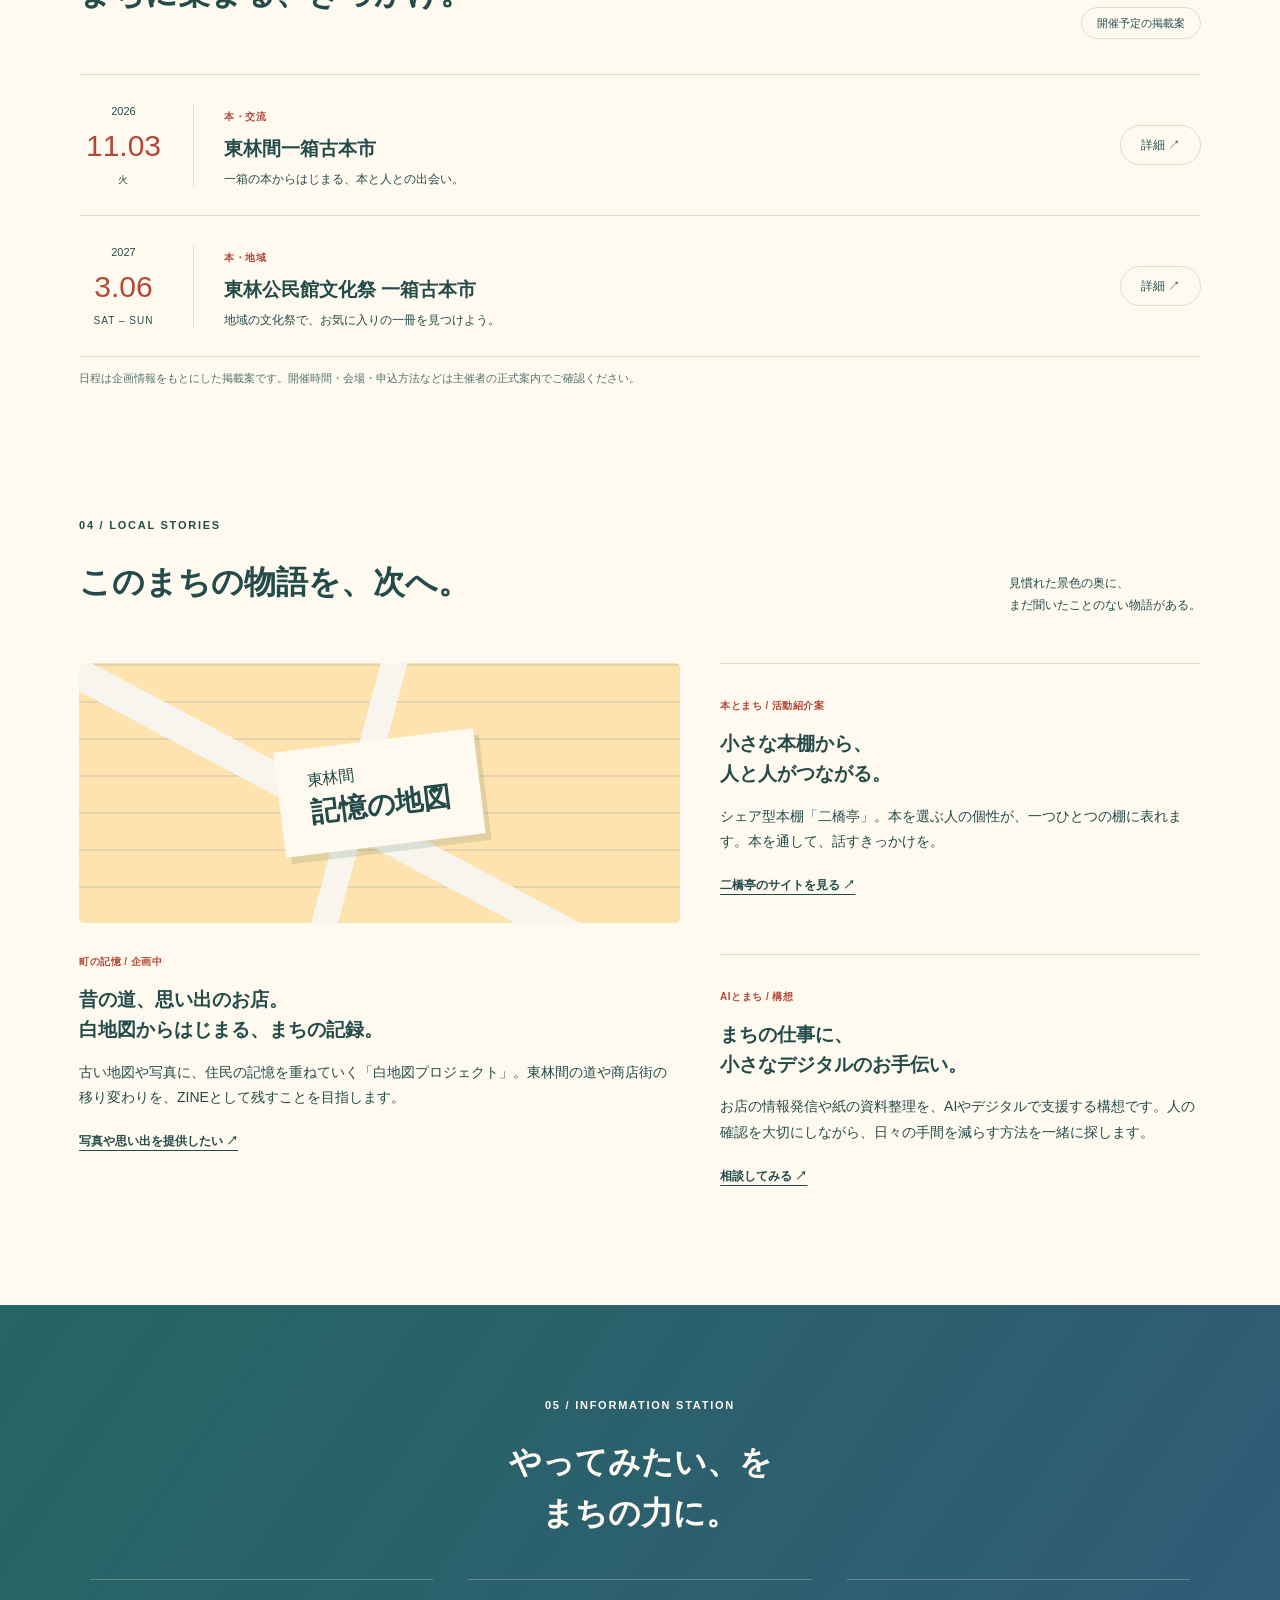
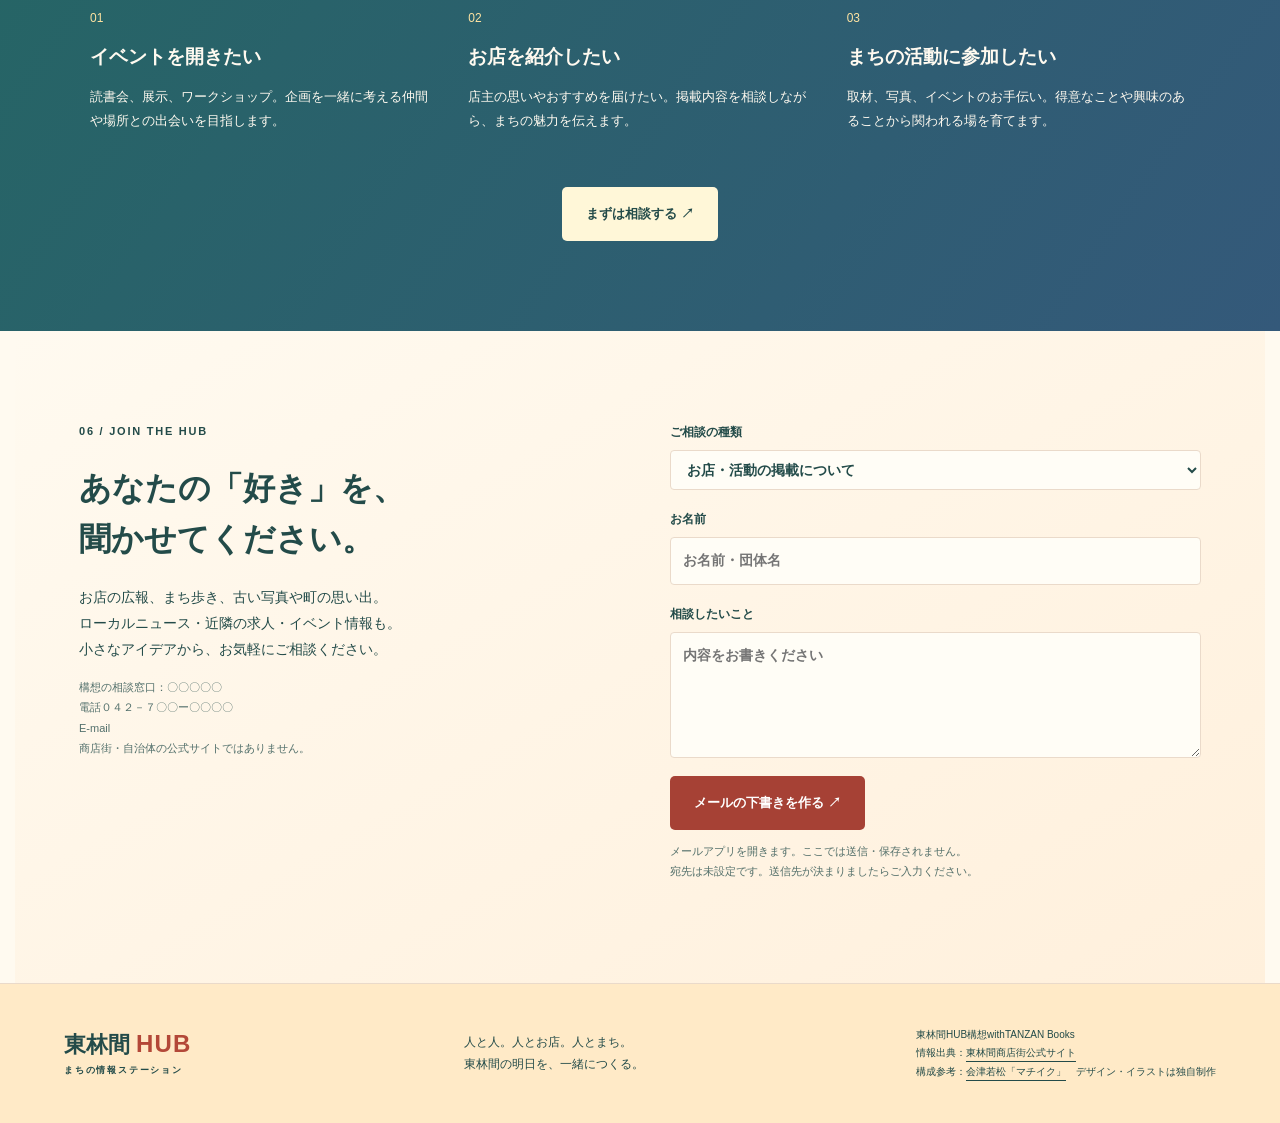
==== commit db73f89b: "Add files via upload" ====
--- a/index.html
+++ b/index.html
@@ -1,14 +1,23 @@
 <!doctype html>
 <html lang="ja"><head><meta charset="utf-8"><meta name="viewport" content="width=device-width,initial-scale=1"><meta name="description" content="東林間のお店、人、イベントをつなぐ情報ステーション。町の好きな場所を見つけ、一緒に育てていく東林間HUBの構想サイト。"><meta name="theme-color" content="#244d3c"><title>東林間HUB｜まちで出会う、まちがつながる。</title><link rel="stylesheet" href="style.css"><script src="data.js" defer></script><script src="app.js" defer></script></head>
-<body><a class="skip" href="#main">本文へ</a><div class="draft">東林間HUB 構想サイト <span>公式情報の紹介と、企画中の活動を掲載しています</span></div><header><a href="#" class="brand"><span>東林間<span class="hub">HUB</span><small>まちの情報ステーション</small></span></a><button id="menu" class="menu" aria-expanded="false" aria-controls="nav">メニュー ☰</button><nav id="nav" aria-label="メインメニュー"><a href="#about">HUBについて</a><a href="#shopping">商店街</a><a href="#places">まちを歩く</a><a href="#events">イベント</a><a href="#stories">まちの記憶</a><a class="nav-cta" href="#join">参加する ↗</a></nav></header>
+<body><a class="skip" href="#main">本文へ</a><div class="draft">東林間HUB 構想サイト <span>公式情報の紹介と、企画中の活動を掲載しています</span></div><header><a href="#" class="brand"><span>東林間<span class="hub">HUB</span><small>まちの情報ステーション</small></span></a><button id="menu" class="menu" aria-expanded="false" aria-controls="nav">メニュー ☰</button><nav id="nav" aria-label="メインメニュー"><a href="#about">HUBについて</a><a href="#ai-hub">6つの入口</a><a href="#shopping">商店街</a><a href="#places">まちを歩く</a><a href="#events">イベント</a><a href="#stories">まちの記憶</a><a class="nav-cta" href="#join">参加する ↗</a></nav></header>
 <main id="main"><section class="hero"><div class="hero-copy"><p class="eyebrow">HIGASHIRINKAN · PEOPLE & PLACES</p><h1>いつものまちに、<br>まだ知らない<br><span>出会いがある。</span></h1><p class="lead">本をめくる。お店に立ち寄る。誰かと話す。<br>東林間の小さな「好き」をつなげて、<br>まちの明日を、みんなで育てよう。</p><a class="button" href="#places">東林間を見つけに行く <span>↓</span></a><p class="hero-note">神奈川県相模原市 · 東林間</p></div><div class="hero-art"><div class="hero-gallery"><figure><img src="assets/higashirinkan-1994-01.png" alt="1枚目の1994年の東林間の写真をもとにしたイラスト。鎖付きの柵がある歩道と商店街。" width="1448" height="1086"><figcaption>風景 01 / 歩道から見た商店街</figcaption></figure><figure><img src="assets/higashirinkan-1994-02.png" alt="2枚目の1994年の東林間の写真をもとにしたイラスト。大きな木と赤いポストがある通り。" width="1448" height="1086"><figcaption>風景 02 / 大きな木と赤いポスト</figcaption></figure></div><span class="art-caption">1994年（約32年前）の東林間の写真をもとにしたイラスト<br>現在の街並みとは異なります。</span></div><div class="ticker"><span>MEET YOUR NEIGHBORHOOD</span><b>まちを育てる</b><i>＋</i><b>お店と出会う</b><i>＋</i><b>人と出会う</b><i>＋</i><b>本と出会う</b></div></section>
 
-<section id="about" class="section about"><div><p class="eyebrow">01 / ABOUT US</p><h2>まちの「好き」が集まる、<br>つながりの交差点。</h2></div><div><p>東林間HUBは、お店・住民・地域の活動をつなぐ情報ステーションの構想です。初めて訪れた人にも、ずっと暮らしている人にも、まちの魅力と関わるきっかけを届けます。</p><p>イベントの情報、お店の物語、昔のまちの記憶。点在する情報を集め、オンラインで見つけた「気になる」を、まちでの出会いにつなげます。</p><div class="pill-row"><span>知る</span><span>訪れる</span><span>つながる</span><span>やってみる</span></div></div></section>
+<section id="about" class="section about"><div><p class="eyebrow">01 / ABOUT US</p><h2>まちの「好き」が集まる、<br>つながりの交差点。</h2></div><div><p>東林間HUBは、お店・住民・地域の活動をつなぐ情報ステーションの構想です。初めて訪れた人にも、ずっと暮らしている人にも、まちの魅力と関わるきっかけを届けます。</p><p>イベントの情報、お店の物語、昔のまちの記憶。AIを活用して、広報支援・散歩コース・街の記憶・ローカルニュース・近隣の求人・イベント情報を整理。オンラインで見つけた「気になる」を、まちでの出会いにつなげます。</p><div class="pill-row"><span>知る</span><span>訪れる</span><span>つながる</span><span>やってみる</span></div></div></section>
+<section id="ai-hub" class="section ai-hub"><div class="section-heading"><div><p class="eyebrow">AI × LOCAL / まちの情報ステーション</p><h2>AIを、東林間の暮らしと商いに。</h2></div><p>情報を集め、整理し、届ける。<br>人の声と確かめる目を大切に。</p></div><p>店主の思いや地域の情報を、AIで分かりやすく整理する構想です。お店・住民・地域の活動をつなぐ、6つの入口を育てます。</p><div class="ai-grid">
+<article class="ai-card"><span class="ai-number">01 / 商い</span><h3>個人商店の広報を支援</h3><p>「店主のおすすめ」「この店を始めた理由」を取材。AIで紹介記事やSNSの下書きにまとめ、店主の確認を経て発信します。</p><p class="ai-detail">店主の声 → 記事・投稿の下書き → 内容確認 → 発信</p><a class="text-link" data-consult="個人商店のAI広報支援" href="#join">お店の物語を届けたい ↗</a></article>
+<article class="ai-card"><span class="ai-number">02 / 散歩</span><h3>興味に合わせたまち歩き案内</h3><p>本、カフェ、食べ歩き、昔の街並み。興味や過ごし方をもとに、お店や場所を巡る散歩コースを提案します。</p><p class="ai-detail">まずはテーマ別のコース案から。地域の声で更新します。</p><a class="text-link" href="#town-walk">散歩コース案を見てみる ↓</a></article>
+<article class="ai-card"><span class="ai-number">03 / 記憶</span><h3>昔の東林間と今をつなぐ</h3><p>古い写真、地図、住民の思い出をAIで分類・文字起こし。「昔の東林間と今」を比べる展示やZINEづくりにつなげます。</p><p class="ai-detail">年代・場所・語り手を記録し、記憶を次の世代へ。</p><a class="text-link" data-consult="街の記憶・展示・ZINEへの情報提供" href="#join">写真や思い出を提供する ↗</a></article>
+<article class="ai-card"><span class="ai-number">04 / ニュース</span><h3>東林間のローカルニュース</h3><p>開店・地域の活動・暮らしの話題など、身近なニュースを集めます。AIで要点を整理し、出典と確認日を添えて届けます。</p><span class="outline-tag">1日1回に検索・AI要約</span><br><a class="text-link" href="#local-updates">ニュースを見る ↓</a><br><a class="text-link" data-consult="東林間のローカルニュース提供" href="#join">まちの話題を知らせる ↗</a></article>
+<article class="ai-card"><span class="ai-number">05 / 仕事</span><h3>東林間近隣の求人</h3><p>東林間や周辺のお店・事業所の募集情報を紹介する構想です。仕事内容、勤務時間、勤務地などを整理し、応募先へつなぎます。</p><span class="outline-tag">1日1回に検索・AI要約</span><br><a class="text-link" href="#local-updates">求人情報を見る ↓</a><br><a class="text-link" data-consult="東林間近隣の求人掲載について" href="#join">求人情報を提供する ↗</a></article>
+<article class="ai-card"><span class="ai-number">06 / イベント</span><h3>東林間のイベント情報</h3><p>古本市、お祭り、展示、読書会、ワークショップ。開催日、会場、参加方法を整理し、地域で集まるきっかけを届けます。</p><p class="ai-detail">主催者の正式案内を確かめて、開催情報を更新。</p><a class="text-link" href="#events">掲載中のイベントを見る ↓</a></article>
+</div><p class="editor-note">ニュース・求人は「東林間」を検索語として定期収集し、AIで関連性の選別・要約を行います。検索結果の見出し・抜粋をもとにした紹介です。最新の詳細は出典でご確認ください。ニュースや求人の情報提供は、下の相談欄からメールの下書きを作成できます。</p></section>
+<section id="local-updates" class="section"><p class="eyebrow">LOCAL UPDATES / 東林間を検索して更新</p><h2>まちのニュースと、近隣の仕事。</h2><p class="editor-note">1日1回の更新を予定しています。検索に掲載された情報をAIで選別・要約します。求人は募集の有効性を確認したものではなく、掲載先で詳細・期限をご確認ください。</p><h3>東林間のローカルニュース</h3><p id="news-updated" class="editor-note"></p><div id="news-feed" class="live-grid"></div><h3>東林間近隣の求人情報への入口</h3><p id="jobs-updated" class="editor-note"></p><div id="jobs-feed" class="live-grid"></div></section><section id="town-walk" class="section town-walk"><div class="section-heading"><div><p class="eyebrow">TOWN WALK / 興味から選ぶ散歩</p><h2>今日は、どんな東林間に出会う？</h2></div><span class="outline-tag">テーマ別コースの編集案</span></div><label class="walk-label" for="walk-theme">気になるテーマを選んでください</label><select id="walk-theme"><option value="books">本とカフェ</option><option value="food">食とお店</option><option value="memory">昔の東林間と今</option></select><div id="walk-result" class="walk-result" aria-live="polite"></div><p class="editor-note">このコースは掲載情報に基づく編集案です。選択に応じた表示を行い、AIがその場で生成する機能ではありません。実際の営業日・道順・歩きやすさは、店舗情報や地図をご確認ください。所要時間・距離は未計測です。</p><a class="text-link" data-consult="東林間まち歩き案内のアイデア・相談" href="#join">こんな散歩をしてみたい ↗</a></section>
 <section id="shopping" class="section shopping"><div class="section-heading"><div><p class="eyebrow">SHOPPING STREET / 東林間商店街</p><h2>毎日の買い物が、<br>まちとの出会いになる。</h2></div><a class="text-link" href="https://www.higashi-rinkan.net/" target="_blank" rel="noopener noreferrer">商店街公式サイトへ ↗</a></div><p class="shopping-intro">東林間駅のまわりに広がる商店街。シャンテ大通りを中心に、楽器の名前がついた通りがあるのも特徴です。食事や買い物、暮らしの相談まで、身近なお店との出会いを楽しめます。</p><div class="shopping-highlights"><article class="map-box"><span class="tag">WALK / まちを歩く</span><h3>まずは、商店街マップから。</h3><p>行きたいお店の場所を確認して、駅から少し寄り道してみよう。</p><a class="button" href="https://www.higashi-rinkan.net/map.html" target="_blank" rel="noopener noreferrer">公式の商店街マップを見る ↗</a></article><article class="rinrin-box"><span class="tag">SHOP / りんりんカード</span><h3>いつもの買い物を、もっと楽しく。</h3><p>加盟店での買い物に応じてポイントがたまる、商店街のカード。満点カードの活用方法も案内されています。</p><a class="text-link" href="https://www.higashi-rinkan.net/card.html" target="_blank" rel="noopener noreferrer">しくみ・利用方法を確認する ↗</a><p class="editor-note">利用条件・交換内容は公式の最新案内や加盟店でご確認ください。</p></article></div><h3 class="directory-title">暮らしに合わせて、お店を探す。</h3><div id="official-categories" class="directory-grid"></div><p class="editor-note">各カテゴリーは商店街公式サイトの一覧に移動します。出典：<a href="https://www.higashi-rinkan.net/introduction.html" target="_blank" rel="noopener noreferrer">商店街の紹介</a>・<a href="https://www.higashi-rinkan.net/card.html" target="_blank" rel="noopener noreferrer">りんりんカード</a>（2026年10月12日確認）。</p></section>
 <section id="places" class="section places"><div class="section-heading"><div><p class="eyebrow">02 / EXPLORE THE TOWN</p><h2>今日は、どこに寄り道する？</h2></div><p>本、おいしい時間、まちの居場所。<br>あなたの気になる場所を探してみよう。</p></div><div class="search-row"><label class="search"><span>⌕</span><input id="search" type="search" placeholder="お店の名前・キーワードで探す" aria-label="お店の名前やキーワードで検索"></label><div id="filters" class="filters" aria-label="お店のカテゴリー"><button class="active" data-category="all" aria-pressed="true">すべて</button><button data-category="books" aria-pressed="false">本・文化</button><button data-category="food" aria-pressed="false">飲食</button><button data-category="sweets" aria-pressed="false">食料品・菓子</button><button data-category="hobby" aria-pressed="false">趣味・生花</button><button data-category="community" aria-pressed="false">地域の拠点</button></div></div><p class="editor-note">「商店街公式サイトより」「店舗公式サイトより」の紹介は公式掲載情報の要約です。「紹介案」は関係者確認前の編集案です。現在の営業状況は各店へご確認ください。</p><div id="place-grid" class="card-grid"></div><p id="search-status" class="status" role="status" aria-live="polite"></p></section>
 <section id="festivals" class="section festivals"><div class="section-heading"><div><p class="eyebrow">LOCAL EVENTS / まちのお祭りと古本市</p><h2>季節の楽しみが、まちをつなぐ。</h2></div><a class="text-link" href="https://www.higashi-rinkan.net/event.html" target="_blank" rel="noopener noreferrer">公式のお祭り案内へ ↗</a></div><div class="festival-grid"><article><div class="festival-mark summer">踊</div><span class="tag">夏 / 阿波踊り</span><h3>東林間サマーわぁ！ニバル</h3><p>阿波踊りで知られる、東林間の夏のお祭り。まちに踊りとにぎわいが広がります。</p></article><article><div class="festival-mark autumn">本</div><span class="tag">秋 / 本と人との出会い</span><h3>東林間一箱古本市</h3><p>一箱に詰めた本を通して、出店者と来場者が出会う古本市。お気に入りの一冊や、本をめぐる会話を楽しもう。</p><a class="text-link" href="#events">開催予定を見る ↓</a></article><article><div class="festival-mark family">遊</div><span class="tag">夏 / 子どもと楽しむ</span><h3>東林間西口まつり</h3><p>東林間駅の西側で開かれるお祭り。模擬店など、子どもも楽しめる催しが紹介されています。</p></article></div><p class="editor-note">サマーわぁ！ニバル・西口まつりの出典：商店街公式「イベント＆祭り」（2026年10月12日確認）。両祭りは例年の紹介です。一箱古本市は主催者提供の企画情報に基づく紹介案で、開催詳細は正式案内をご確認ください。</p></section>
 <section id="events" class="section events"><div class="section-heading"><div><p class="eyebrow">03 / WHAT'S ON</p><h2>まちに集まる、きっかけ。</h2></div><span class="outline-tag">開催予定の掲載案</span></div><div id="event-list"></div><p class="editor-note">日程は企画情報をもとにした掲載案です。開催時間・会場・申込方法などは主催者の正式案内でご確認ください。</p></section>
 <section id="stories" class="section stories"><div class="section-heading"><div><p class="eyebrow">04 / LOCAL STORIES</p><h2>このまちの物語を、次へ。</h2></div><p>見慣れた景色の奥に、<br>まだ聞いたことのない物語がある。</p></div><div class="story-grid"><article class="story-feature"><div class="story-visual map-visual"><span>東林間<br><strong>記憶の地図</strong></span></div><div><span class="tag">町の記憶 / 企画中</span><h3>昔の道、思い出のお店。<br>白地図からはじまる、まちの記録。</h3><p>古い地図や写真に、住民の記憶を重ねていく「白地図プロジェクト」。東林間の道や商店街の移り変わりを、ZINEとして残すことを目指します。</p><a href="#join" class="text-link">写真や思い出を提供したい ↗</a></div></article><div class="story-aside"><article><span class="tag">本とまち / 活動紹介案</span><h3>小さな本棚から、<br>人と人がつながる。</h3><p>シェア型本棚「二橋亭」。本を選ぶ人の個性が、一つひとつの棚に表れます。本を通して、話すきっかけを。</p><a href="https://nikyoutei.jp/" target="_blank" rel="noopener noreferrer" class="text-link">二橋亭のサイトを見る ↗</a></article><article><span class="tag">AIとまち / 構想</span><h3>まちの仕事に、<br>小さなデジタルのお手伝い。</h3><p>お店の情報発信や紙の資料整理を、AIやデジタルで支援する構想です。人の確認を大切にしながら、日々の手間を減らす方法を一緒に探します。</p><a href="#join" class="text-link">相談してみる ↗</a></article></div></div></section>
 <section class="guide section"><p class="eyebrow">05 / INFORMATION STATION</p><h2>やってみたい、を<br>まちの力に。</h2><div class="guide-grid"><article><span>01</span><h3>イベントを開きたい</h3><p>読書会、展示、ワークショップ。企画を一緒に考える仲間や場所との出会いを目指します。</p></article><article><span>02</span><h3>お店を紹介したい</h3><p>店主の思いやおすすめを届けたい。掲載内容を相談しながら、まちの魅力を伝えます。</p></article><article><span>03</span><h3>まちの活動に参加したい</h3><p>取材、写真、イベントのお手伝い。得意なことや興味のあることから関われる場を育てます。</p></article></div><a href="#join" class="button light">まずは相談する ↗</a></section>
-<section id="join" class="section join"><div><p class="eyebrow">06 / JOIN THE HUB</p><h2>あなたの「好き」を、<br>聞かせてください。</h2><p>お店の掲載、イベント情報、古い写真や町の思い出。<br>小さなアイデアから、お気軽にご相談ください。</p><p class="editor-note">構想の相談窓口：〇〇〇〇〇<br>電話０４２－７〇〇ー〇〇〇〇<br>E-mail<br>商店街・自治体の公式サイトではありません。</p></div><form id="contact-form"><label>ご相談の種類<select id="topic"><option>お店・活動の掲載について</option><option>イベントの情報提供・相談</option><option>町の記憶・写真の提供</option><option>AI・デジタル活用の相談</option><option>東林間HUBへの参加</option></select></label><label>お名前<input id="name" autocomplete="name" required maxlength="100" placeholder="お名前・団体名"></label><label>相談したいこと<textarea id="message" rows="4" required maxlength="3000" placeholder="内容をお書きください"></textarea></label><button class="button" type="submit">メールの下書きを作る ↗</button><p class="editor-note">メールアプリを開きます。ここでは送信・保存されません。<br>宛先は未設定です。送信先が決まりましたらご入力ください。</p><p id="contact-status" role="status" aria-live="polite"></p></form></section>
+<section id="join" class="section join"><div><p class="eyebrow">06 / JOIN THE HUB</p><h2>あなたの「好き」を、<br>聞かせてください。</h2><p>お店の広報、まち歩き、古い写真や町の思い出。<br>ローカルニュース・近隣の求人・イベント情報も。<br>小さなアイデアから、お気軽にご相談ください。</p><p class="editor-note">構想の相談窓口：〇〇〇〇〇<br>電話０４２－７〇〇ー〇〇〇〇<br>E-mail<br>商店街・自治体の公式サイトではありません。</p></div><form id="contact-form"><label>ご相談の種類<select id="topic"><option>お店・活動の掲載について</option><option>イベントの情報提供・相談</option><option>町の記憶・写真の提供</option><option>AI・デジタル活用の相談</option><option>東林間HUBへの参加</option><option>個人商店のAI広報支援</option><option>東林間まち歩き案内のアイデア・相談</option><option>街の記憶・展示・ZINEへの情報提供</option><option>東林間のローカルニュース提供</option><option>東林間近隣の求人掲載について</option></select></label><label>お名前<input id="name" autocomplete="name" required maxlength="100" placeholder="お名前・団体名"></label><label>相談したいこと<textarea id="message" rows="4" required maxlength="3000" placeholder="内容をお書きください"></textarea></label><button class="button" type="submit">メールの下書きを作る ↗</button><p class="editor-note">メールアプリを開きます。ここでは送信・保存されません。<br>宛先は未設定です。送信先が決まりましたらご入力ください。</p><p id="contact-status" role="status" aria-live="polite"></p></form></section>
 </main><footer><a href="#" class="brand"><span>東林間<span class="hub">HUB</span><small>まちの情報ステーション</small></span></a><p>人と人。人とお店。人とまち。<br>東林間の明日を、一緒につくる。</p><small>東林間HUB構想withTANZAN Books<br>情報出典：<a href="https://www.higashi-rinkan.net/" target="_blank" rel="noopener noreferrer">東林間商店街公式サイト</a><br>構成参考：<a href="https://aizu-machiiku.jp/" target="_blank" rel="noopener noreferrer">会津若松「マチイク」</a>　デザイン・イラストは独自制作</small></footer><dialog id="detail"><button id="close-detail" class="close" aria-label="閉じる">×</button><div id="detail-content"></div></dialog></body></html>
--- a/style.css
+++ b/style.css
@@ -15,3 +15,7 @@
 
 /* 2枚目のイラストの左側に町のメッセージを配置 */
 .hero{grid-template-columns:minmax(0,46fr) minmax(0,54fr);column-gap:30px;row-gap:26px}.hero-copy{grid-column:1;grid-row:1}.hero-art,.hero-gallery{display:contents}.hero-gallery figure{grid-column:2;min-width:0}.hero-gallery figure:first-child{grid-row:1;align-self:center}.hero-gallery figure:nth-child(2){grid-row:2;align-self:center}.hero .art-caption{grid-column:2;grid-row:3;margin-top:0}.hero .ticker{grid-column:1;grid-row:2;align-self:center;display:flex;flex-direction:column;gap:9px;padding:28px 18px;background:linear-gradient(145deg,#fff2cc,#ffdfba);border:1px solid #efd18d;border-radius:14px;text-align:center}.hero .ticker span{display:block;width:auto;margin:0 0 16px;font-size:11px;letter-spacing:.13em}.hero .ticker b{font-family:'Yu Mincho','Hiragino Mincho ProN',serif;font-size:clamp(21px,2.1vw,31px);line-height:1.4}.hero .ticker i{font-size:20px;line-height:1}.hero .ticker b:nth-of-type(2){color:#246663}.hero .ticker b:nth-of-type(3){color:#34597a}.hero .ticker b:nth-of-type(4){color:#a64135}@media(max-width:700px){.hero{grid-template-columns:minmax(0,1fr);gap:20px}.hero-copy{grid-column:1;grid-row:1}.hero-gallery figure{grid-column:1}.hero-gallery figure:first-child{grid-row:2}.hero .ticker{grid-column:1;grid-row:3}.hero-gallery figure:nth-child(2){grid-row:4}.hero .art-caption{grid-column:1;grid-row:5}.hero .ticker b{font-size:24px}}
+
+.ai-hub{background:#fff3dc;max-width:none}.ai-hub>*{max-width:1125px;margin-left:auto;margin-right:auto}.ai-grid{display:grid;grid-template-columns:repeat(3,minmax(0,1fr));gap:20px;margin-top:30px}.ai-card{padding:25px;border:1px solid var(--line);border-radius:12px;background:#fffdf7}.ai-card:nth-child(3n+2){background:#e4f4ed}.ai-card:nth-child(3n){background:#ffe4d5}.ai-number{font-size:12px;font-weight:700;color:#a64135}.ai-card h3{font-size:19px}.ai-detail{font-size:11px;border-top:1px solid var(--line);padding-top:12px}.ai-card .outline-tag{display:inline-block;font-size:10px}.town-walk{background:#eff7f2}.walk-label{display:block;font-size:12px;font-weight:700;margin-bottom:10px}#walk-theme{width:100%;max-width:400px;padding:12px;border:1px solid var(--line);border-radius:6px;background:#fffdf7;color:var(--ink);font:inherit}.walk-result{padding:25px;background:#fffdf7;border:1px solid var(--line);border-radius:10px;margin-top:20px}.walk-steps{padding-left:24px}.walk-steps li{padding:5px 0;font-size:14px}@media(min-width:701px) and (max-width:1150px){header{flex-wrap:wrap;gap:18px}nav{flex-wrap:wrap}}@media(max-width:900px){.ai-grid{grid-template-columns:repeat(2,minmax(0,1fr))}}@media(max-width:700px){.ai-grid{grid-template-columns:1fr}.ai-card{padding:22px}}
+
+.live-grid{display:grid;grid-template-columns:repeat(2,minmax(0,1fr));gap:16px;margin:20px 0 40px}.live-card{background:#fffdf7;border:1px solid var(--line);border-radius:9px;padding:22px}.live-card h3{font-size:16px}@media(max-width:700px){.live-grid{grid-template-columns:1fr}}
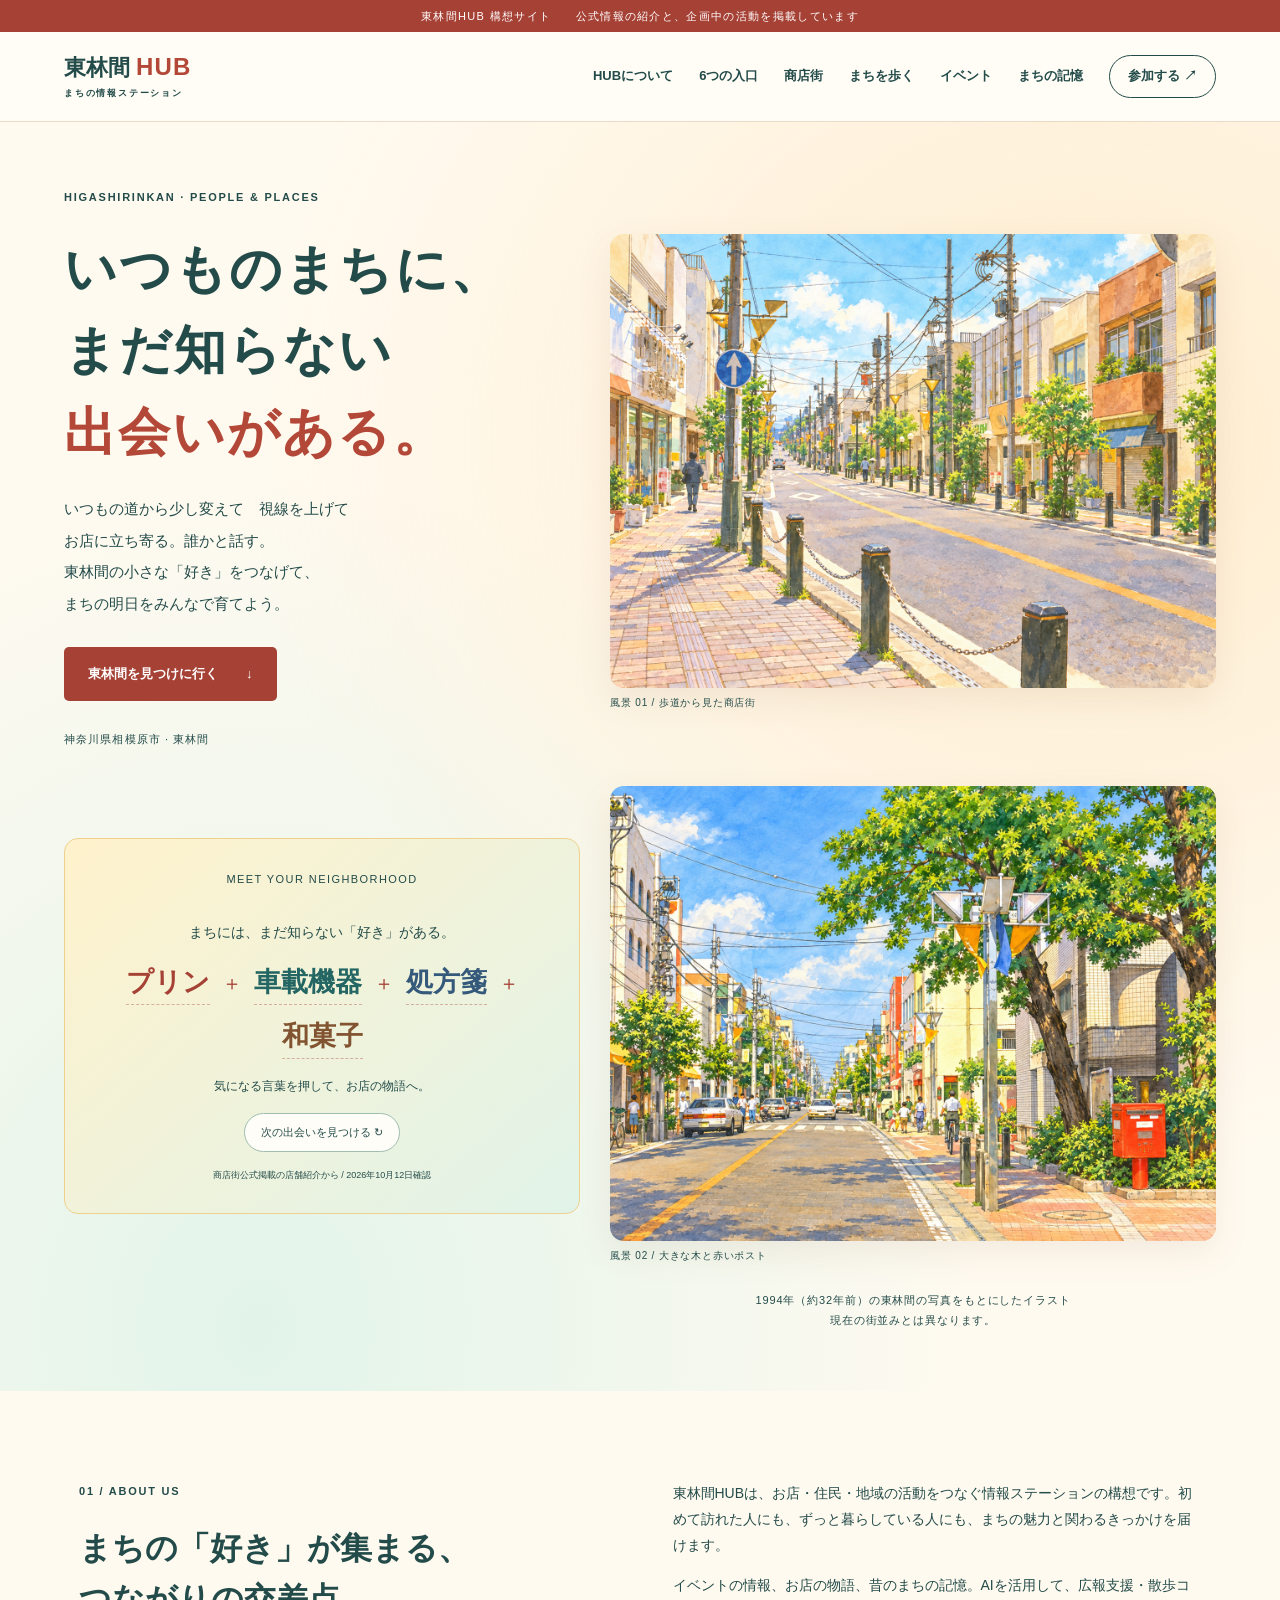
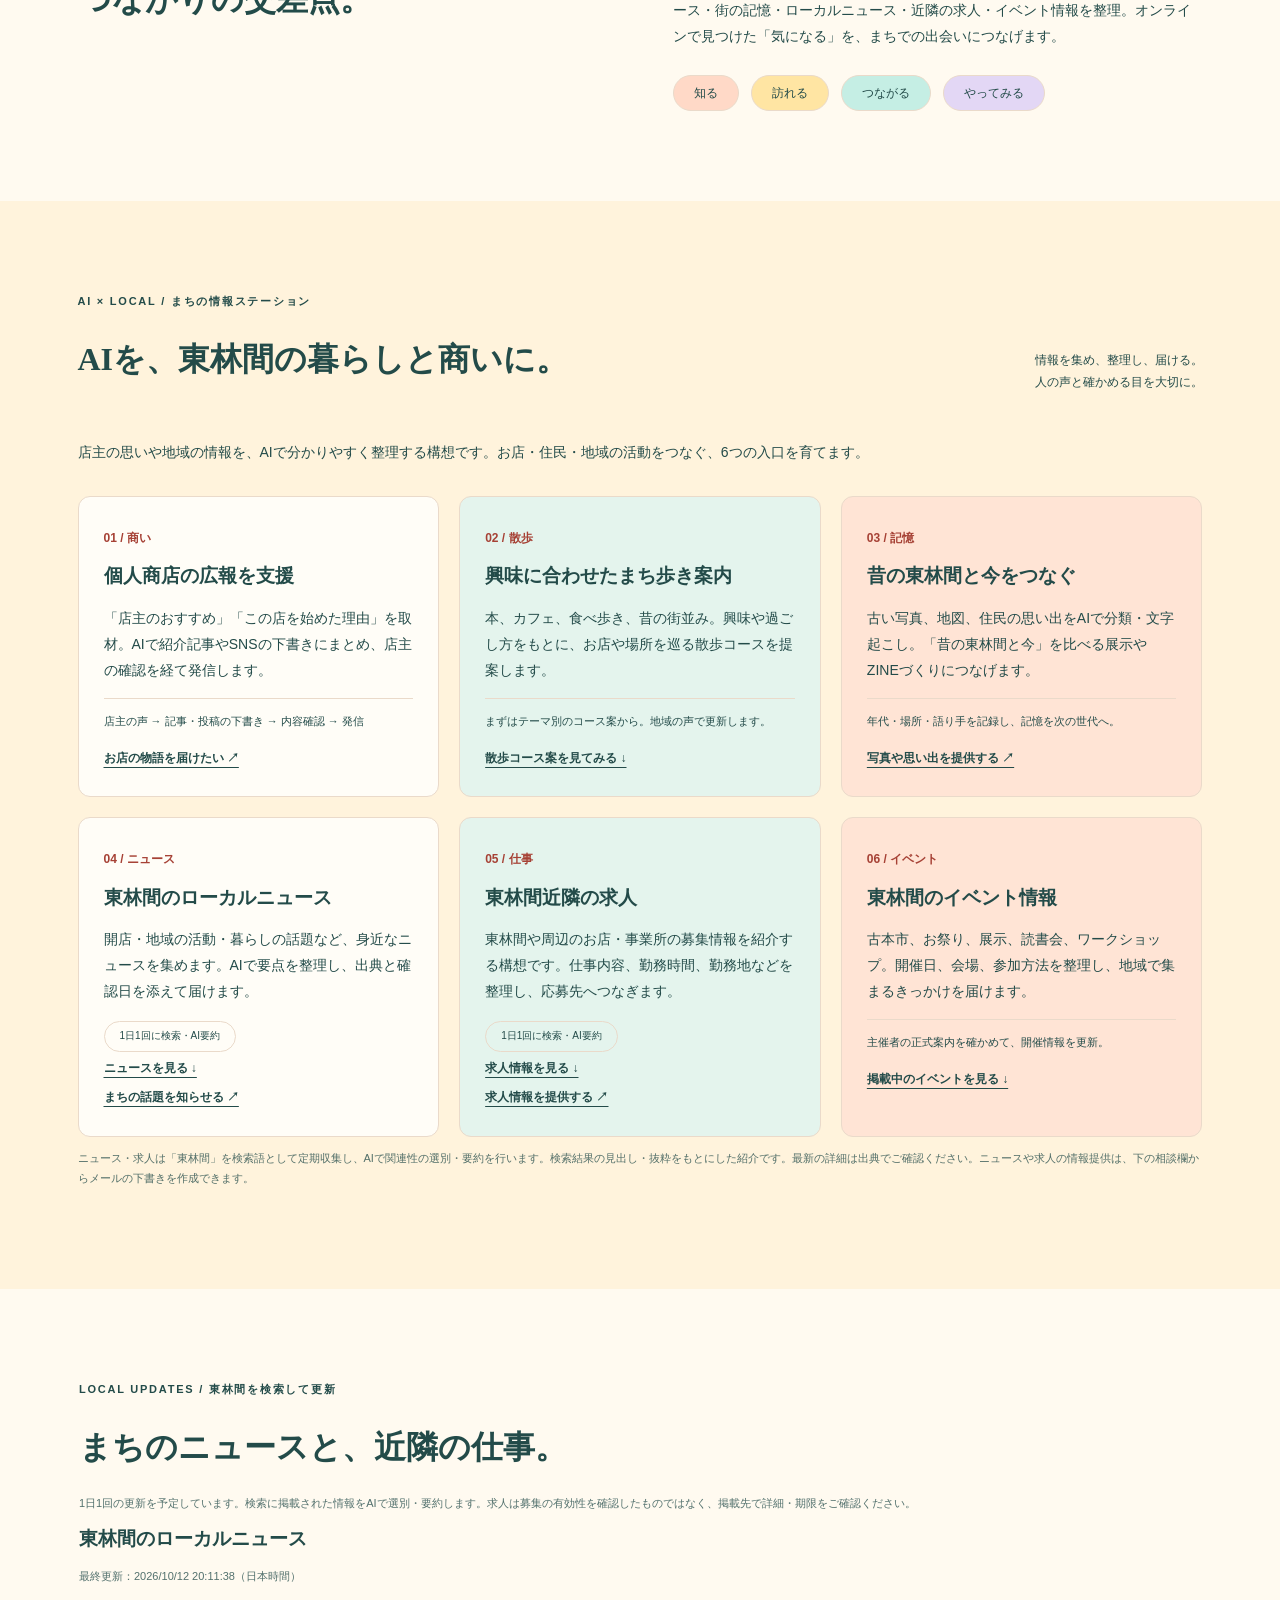
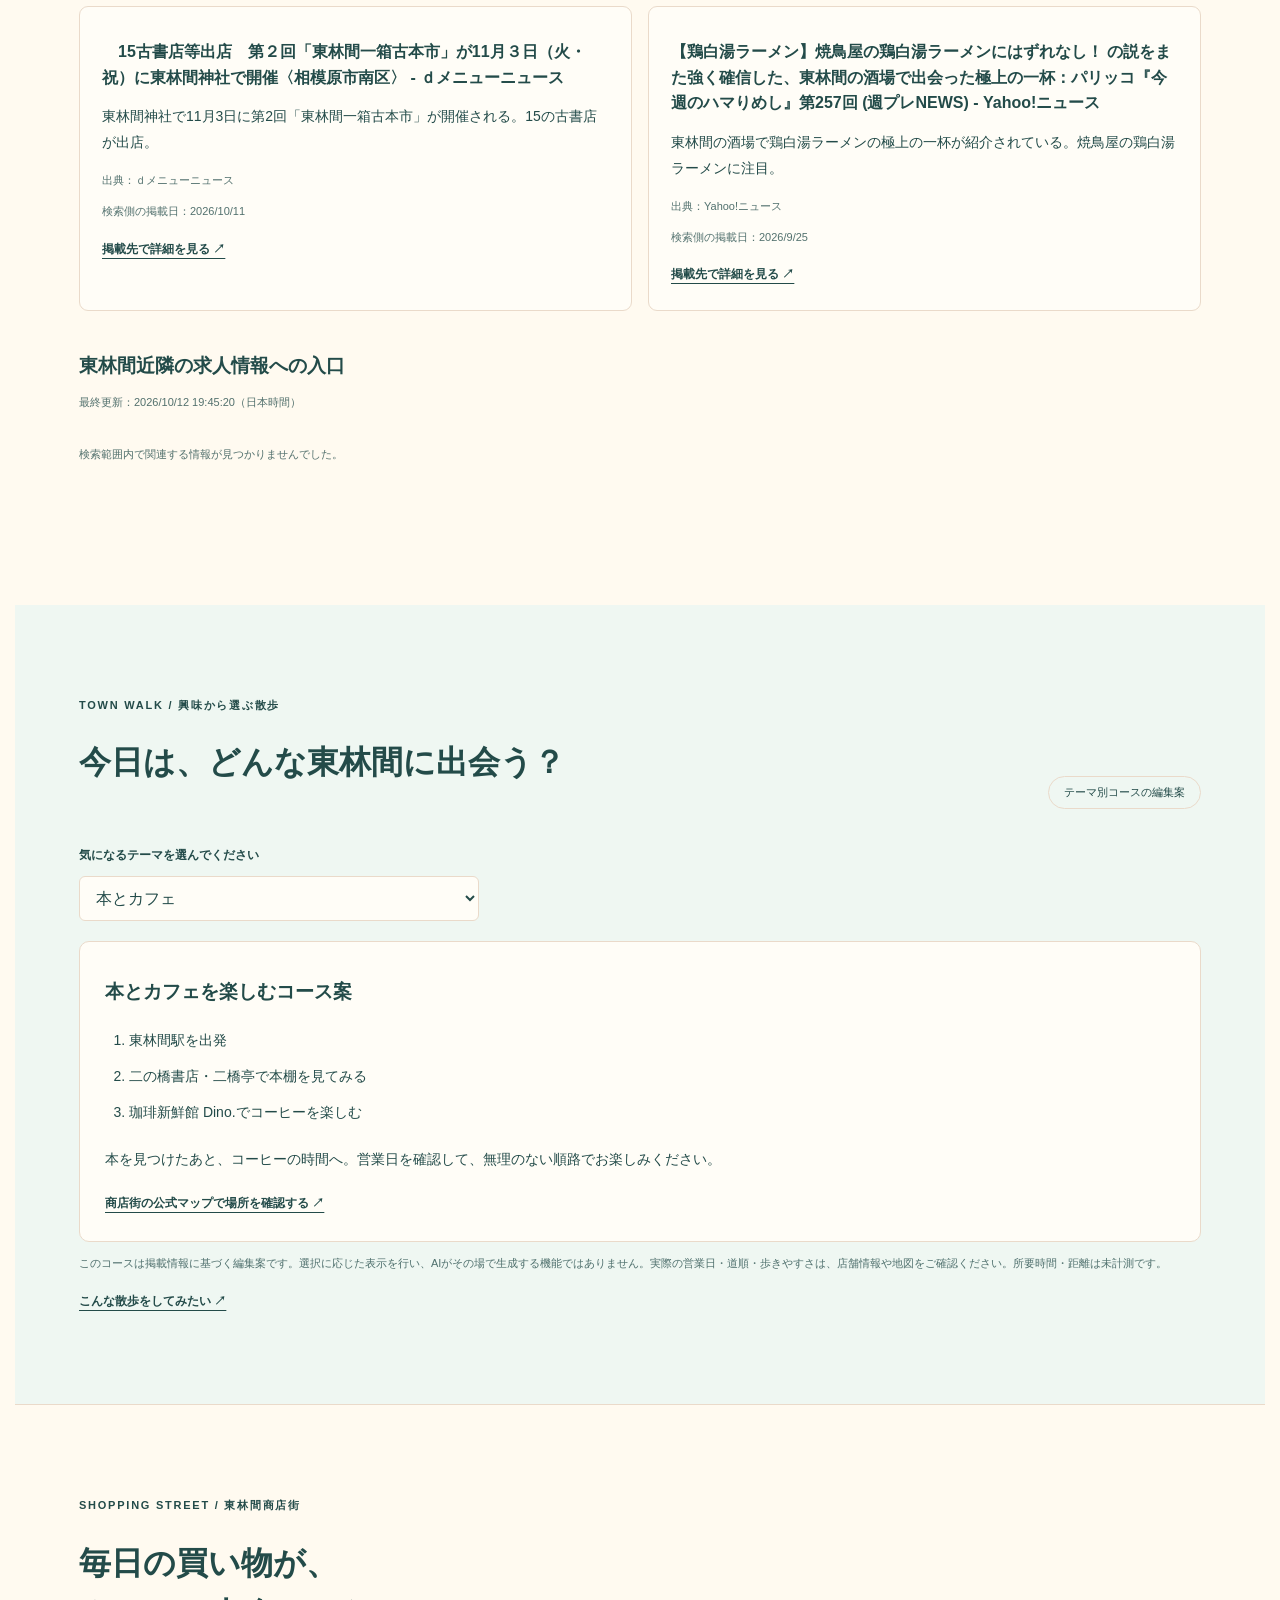
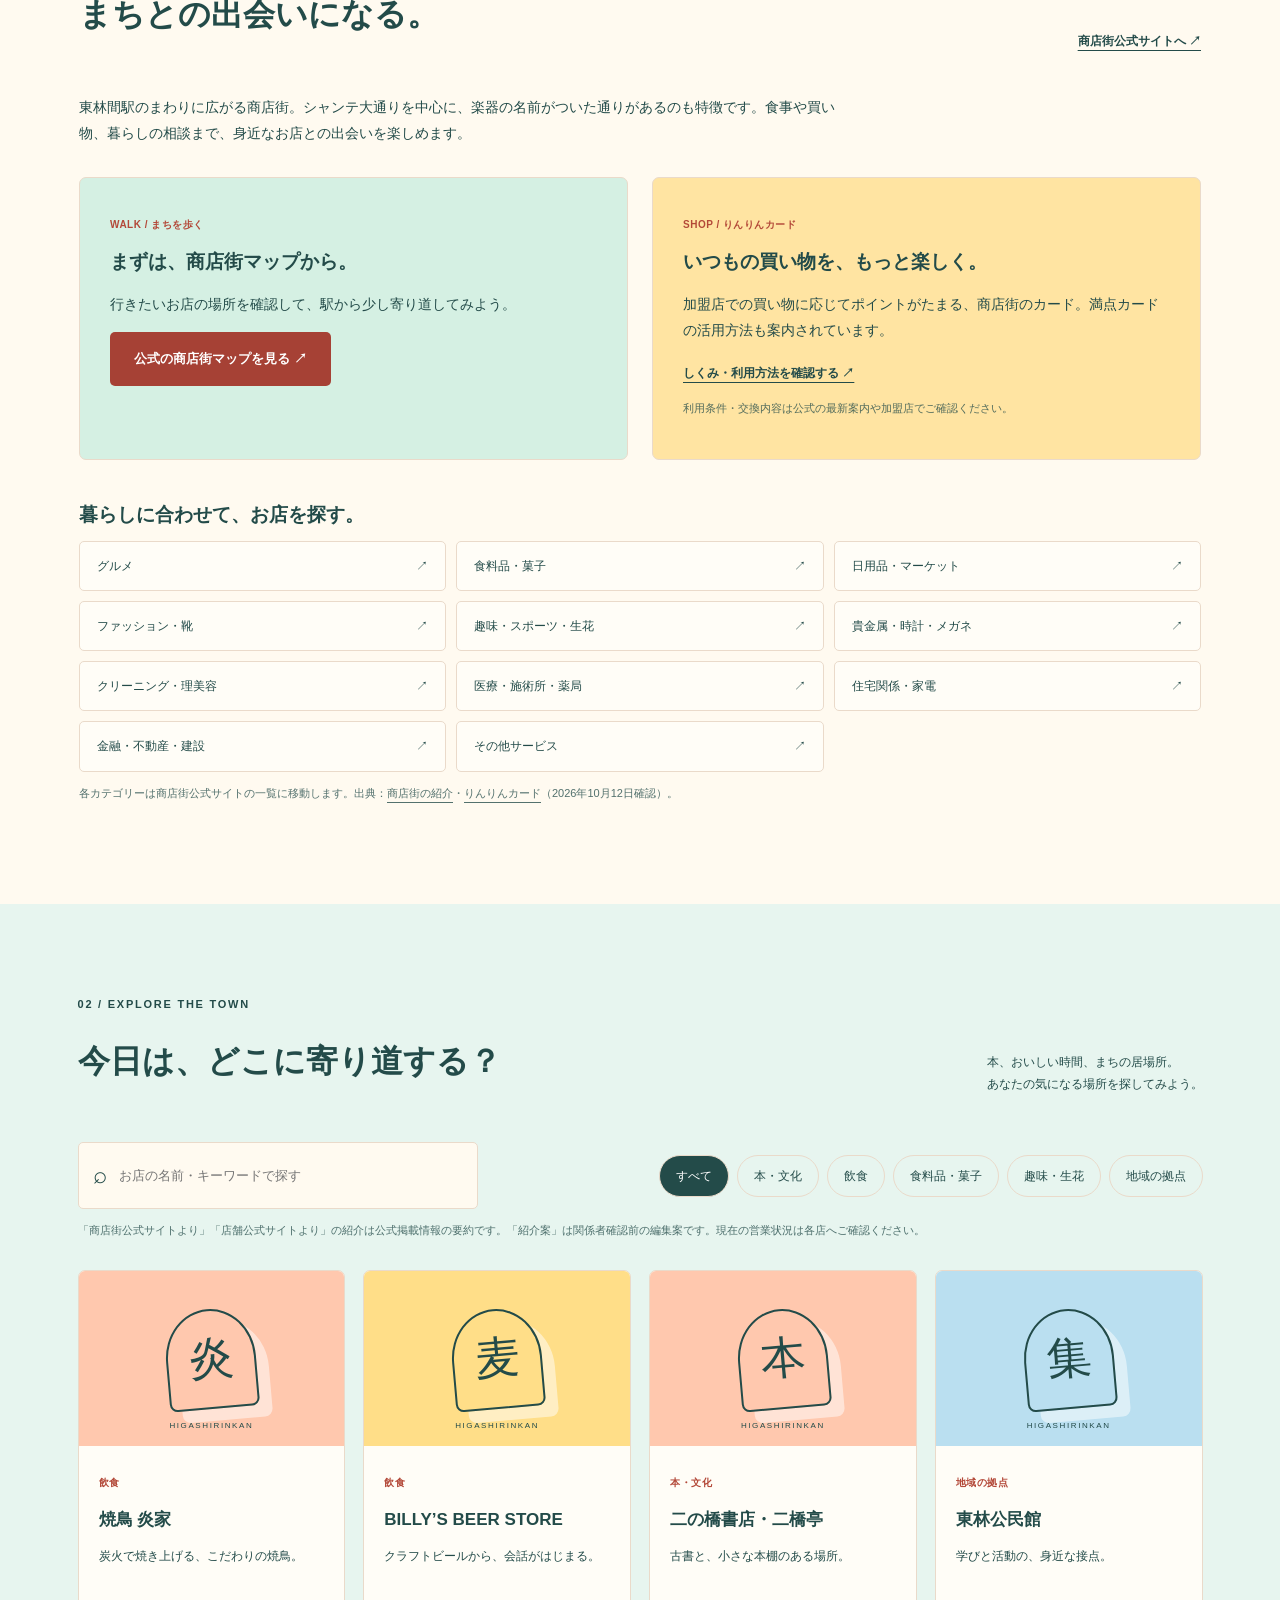
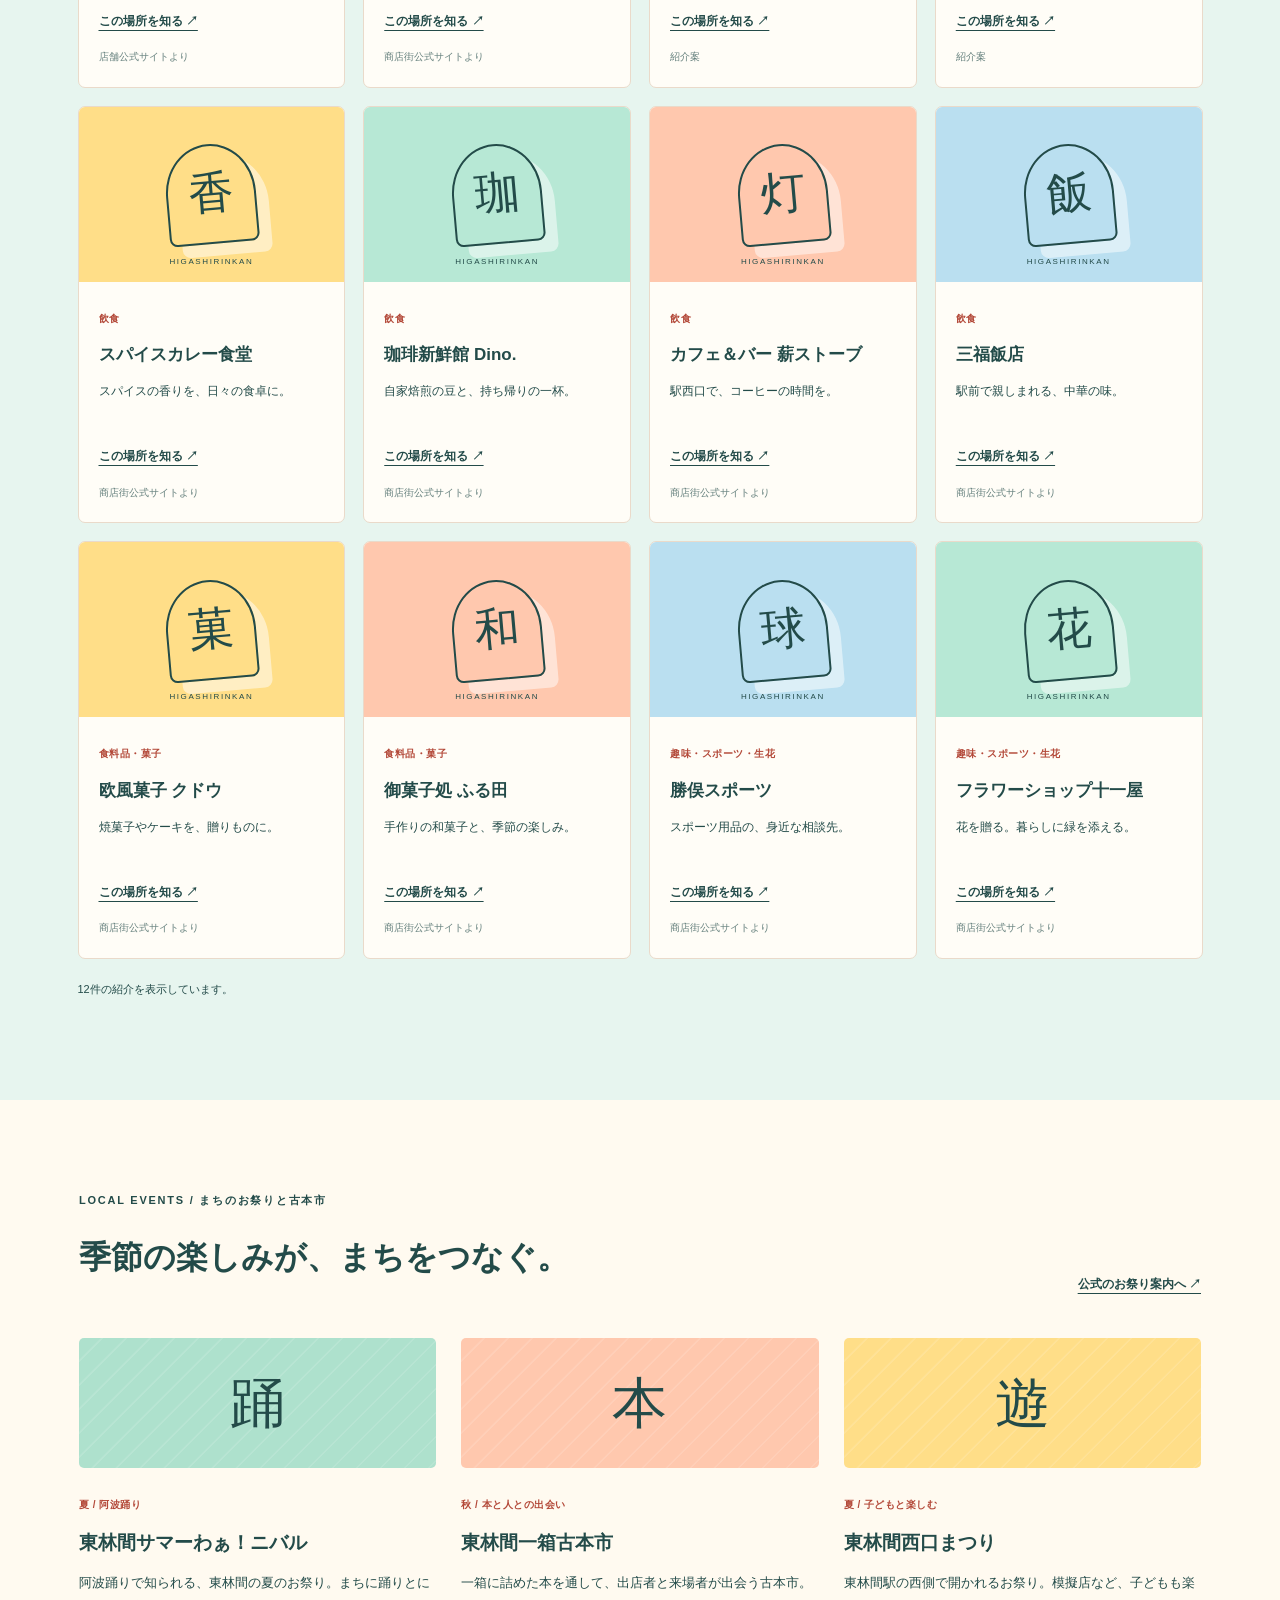
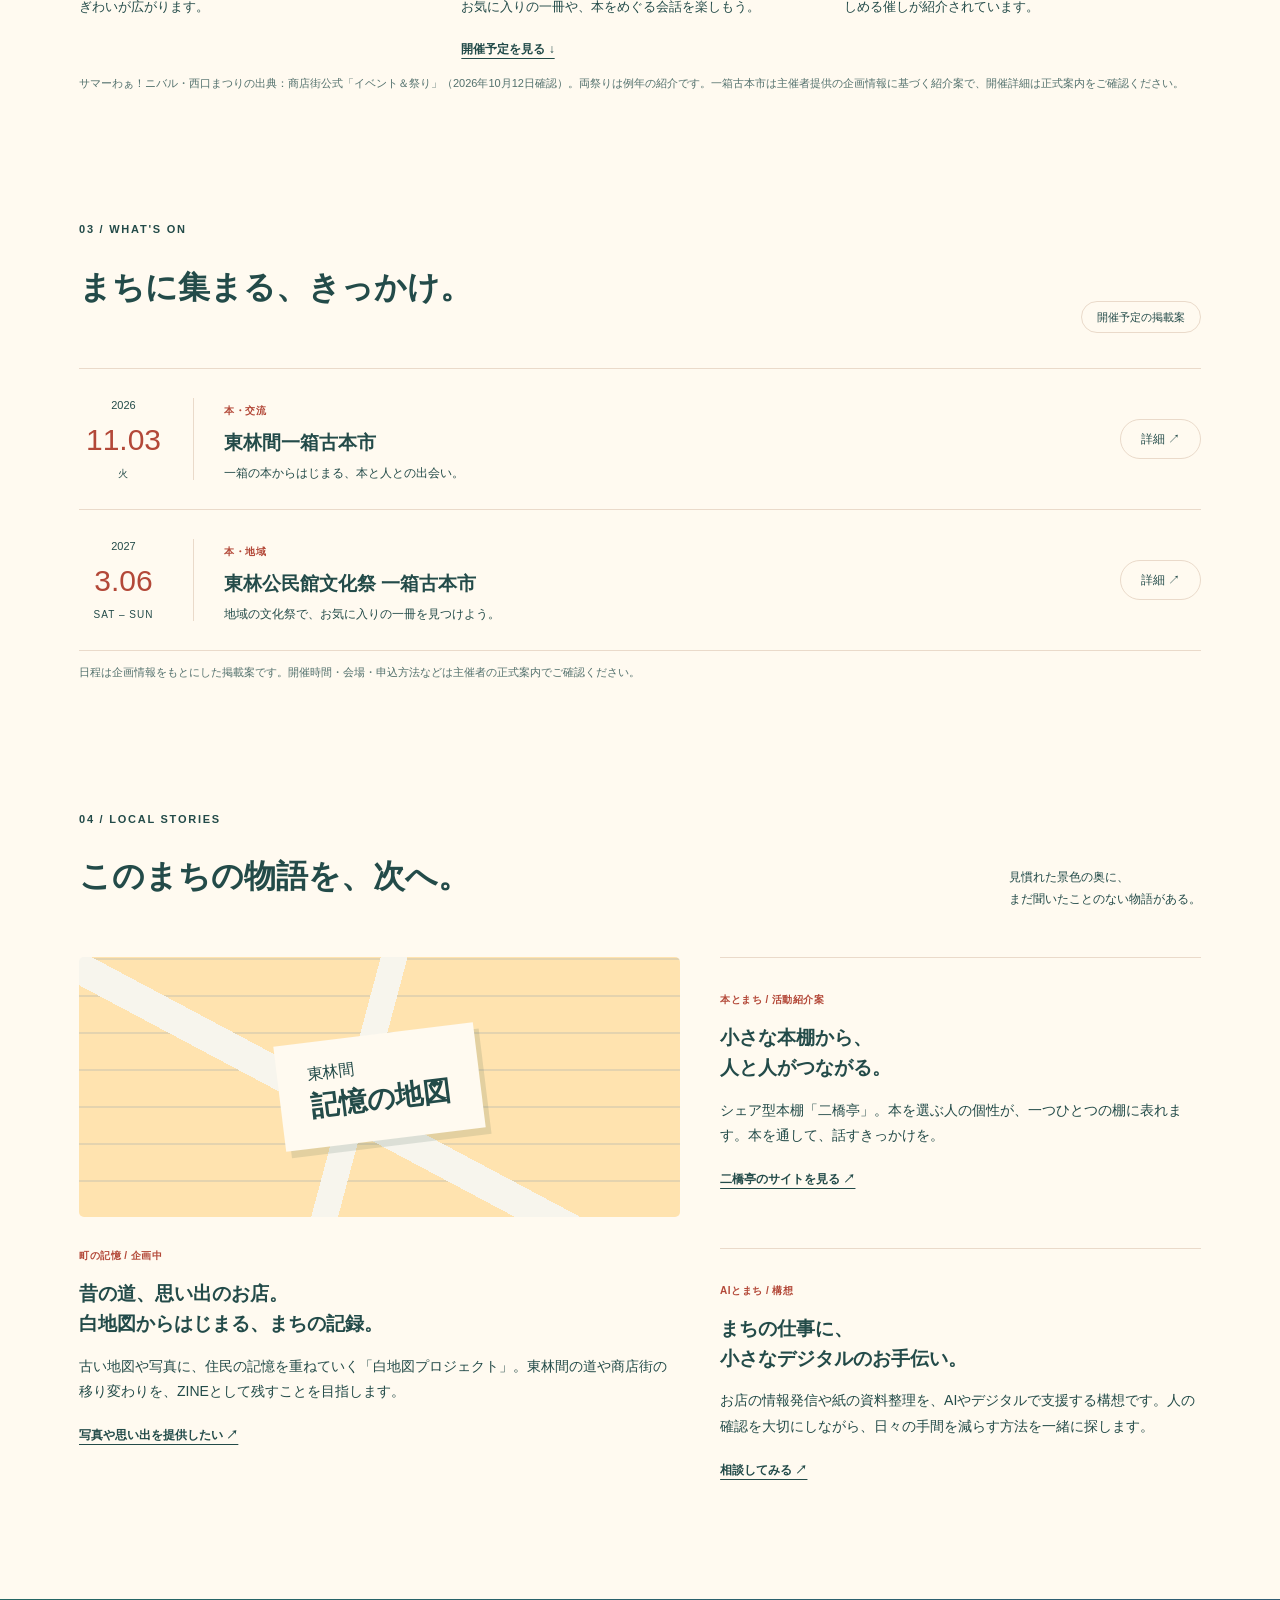
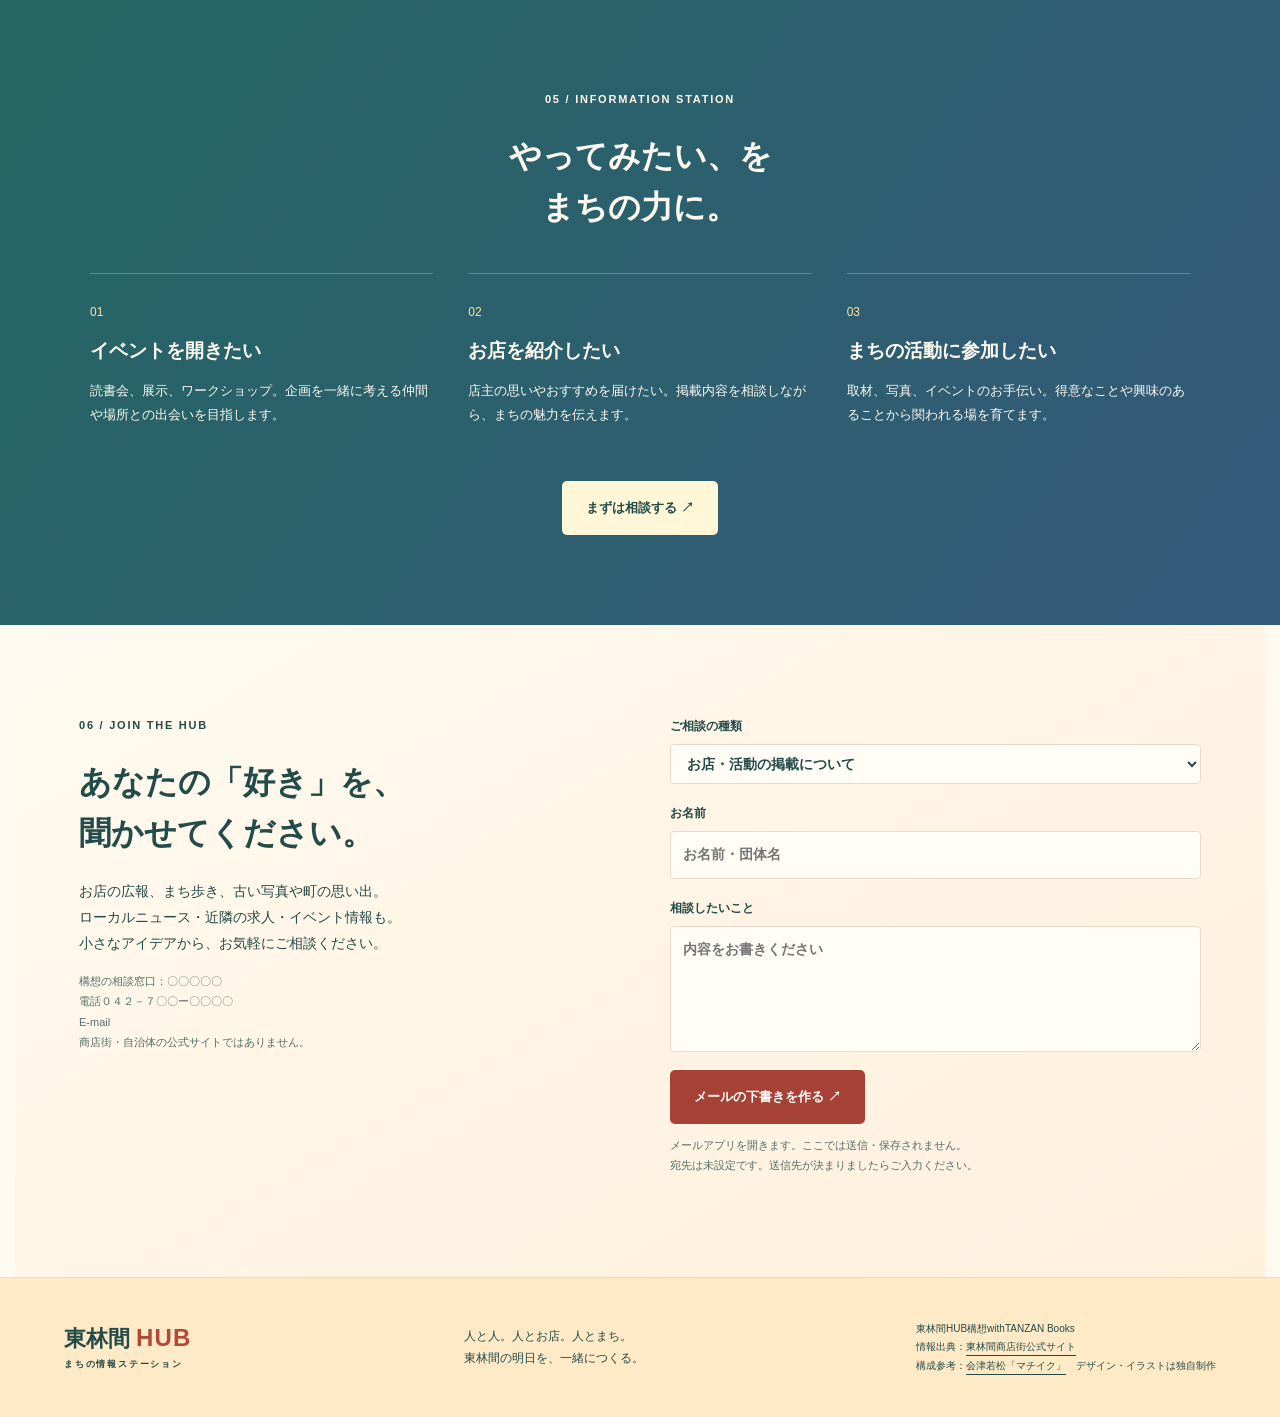
==== commit 7ff8c910: "Add files via upload" ====
--- a/index.html
+++ b/index.html
@@ -1,7 +1,7 @@
 <!doctype html>
 <html lang="ja"><head><meta charset="utf-8"><meta name="viewport" content="width=device-width,initial-scale=1"><meta name="description" content="東林間のお店、人、イベントをつなぐ情報ステーション。町の好きな場所を見つけ、一緒に育てていく東林間HUBの構想サイト。"><meta name="theme-color" content="#244d3c"><title>東林間HUB｜まちで出会う、まちがつながる。</title><link rel="stylesheet" href="style.css"><script src="data.js" defer></script><script src="app.js" defer></script></head>
 <body><a class="skip" href="#main">本文へ</a><div class="draft">東林間HUB 構想サイト <span>公式情報の紹介と、企画中の活動を掲載しています</span></div><header><a href="#" class="brand"><span>東林間<span class="hub">HUB</span><small>まちの情報ステーション</small></span></a><button id="menu" class="menu" aria-expanded="false" aria-controls="nav">メニュー ☰</button><nav id="nav" aria-label="メインメニュー"><a href="#about">HUBについて</a><a href="#ai-hub">6つの入口</a><a href="#shopping">商店街</a><a href="#places">まちを歩く</a><a href="#events">イベント</a><a href="#stories">まちの記憶</a><a class="nav-cta" href="#join">参加する ↗</a></nav></header>
-<main id="main"><section class="hero"><div class="hero-copy"><p class="eyebrow">HIGASHIRINKAN · PEOPLE & PLACES</p><h1>いつものまちに、<br>まだ知らない<br><span>出会いがある。</span></h1><p class="lead">本をめくる。お店に立ち寄る。誰かと話す。<br>東林間の小さな「好き」をつなげて、<br>まちの明日を、みんなで育てよう。</p><a class="button" href="#places">東林間を見つけに行く <span>↓</span></a><p class="hero-note">神奈川県相模原市 · 東林間</p></div><div class="hero-art"><div class="hero-gallery"><figure><img src="assets/higashirinkan-1994-01.png" alt="1枚目の1994年の東林間の写真をもとにしたイラスト。鎖付きの柵がある歩道と商店街。" width="1448" height="1086"><figcaption>風景 01 / 歩道から見た商店街</figcaption></figure><figure><img src="assets/higashirinkan-1994-02.png" alt="2枚目の1994年の東林間の写真をもとにしたイラスト。大きな木と赤いポストがある通り。" width="1448" height="1086"><figcaption>風景 02 / 大きな木と赤いポスト</figcaption></figure></div><span class="art-caption">1994年（約32年前）の東林間の写真をもとにしたイラスト<br>現在の街並みとは異なります。</span></div><div class="ticker"><span>MEET YOUR NEIGHBORHOOD</span><b>まちを育てる</b><i>＋</i><b>お店と出会う</b><i>＋</i><b>人と出会う</b><i>＋</i><b>本と出会う</b></div></section>
+<main id="main"><section class="hero"><div class="hero-copy"><p class="eyebrow">HIGASHIRINKAN · PEOPLE & PLACES</p><h1>いつものまちに、<br>まだ知らない<br><span>出会いがある。</span></h1><p class="lead">いつもの道から少し変えて　視線を上げて<br>お店に立ち寄る。誰かと話す。<br>東林間の小さな「好き」をつなげて、<br>まちの明日をみんなで育てよう。</p><a class="button" href="#places">東林間を見つけに行く <span>↓</span></a><p class="hero-note">神奈川県相模原市 · 東林間</p></div><div class="hero-art"><div class="hero-gallery"><figure><img src="assets/higashirinkan-1994-01.png" alt="1枚目の1994年の東林間の写真をもとにしたイラスト。鎖付きの柵がある歩道と商店街。" width="1448" height="1086"><figcaption>風景 01 / 歩道から見た商店街</figcaption></figure><figure><img src="assets/higashirinkan-1994-02.png" alt="2枚目の1994年の東林間の写真をもとにしたイラスト。大きな木と赤いポストがある通り。" width="1448" height="1086"><figcaption>風景 02 / 大きな木と赤いポスト</figcaption></figure></div><span class="art-caption">1994年（約32年前）の東林間の写真をもとにしたイラスト<br>現在の街並みとは異なります。</span></div><div class="ticker"><span>MEET YOUR NEIGHBORHOOD</span><b>まちを育てる</b><i>＋</i><b>お店と出会う</b><i>＋</i><b>人と出会う</b><i>＋</i><b>本と出会う</b></div></section>
 
 <section id="about" class="section about"><div><p class="eyebrow">01 / ABOUT US</p><h2>まちの「好き」が集まる、<br>つながりの交差点。</h2></div><div><p>東林間HUBは、お店・住民・地域の活動をつなぐ情報ステーションの構想です。初めて訪れた人にも、ずっと暮らしている人にも、まちの魅力と関わるきっかけを届けます。</p><p>イベントの情報、お店の物語、昔のまちの記憶。AIを活用して、広報支援・散歩コース・街の記憶・ローカルニュース・近隣の求人・イベント情報を整理。オンラインで見つけた「気になる」を、まちでの出会いにつなげます。</p><div class="pill-row"><span>知る</span><span>訪れる</span><span>つながる</span><span>やってみる</span></div></div></section>
 <section id="ai-hub" class="section ai-hub"><div class="section-heading"><div><p class="eyebrow">AI × LOCAL / まちの情報ステーション</p><h2>AIを、東林間の暮らしと商いに。</h2></div><p>情報を集め、整理し、届ける。<br>人の声と確かめる目を大切に。</p></div><p>店主の思いや地域の情報を、AIで分かりやすく整理する構想です。お店・住民・地域の活動をつなぐ、6つの入口を育てます。</p><div class="ai-grid">
@@ -21,3 +21,4 @@
 <section class="guide section"><p class="eyebrow">05 / INFORMATION STATION</p><h2>やってみたい、を<br>まちの力に。</h2><div class="guide-grid"><article><span>01</span><h3>イベントを開きたい</h3><p>読書会、展示、ワークショップ。企画を一緒に考える仲間や場所との出会いを目指します。</p></article><article><span>02</span><h3>お店を紹介したい</h3><p>店主の思いやおすすめを届けたい。掲載内容を相談しながら、まちの魅力を伝えます。</p></article><article><span>03</span><h3>まちの活動に参加したい</h3><p>取材、写真、イベントのお手伝い。得意なことや興味のあることから関われる場を育てます。</p></article></div><a href="#join" class="button light">まずは相談する ↗</a></section>
 <section id="join" class="section join"><div><p class="eyebrow">06 / JOIN THE HUB</p><h2>あなたの「好き」を、<br>聞かせてください。</h2><p>お店の広報、まち歩き、古い写真や町の思い出。<br>ローカルニュース・近隣の求人・イベント情報も。<br>小さなアイデアから、お気軽にご相談ください。</p><p class="editor-note">構想の相談窓口：〇〇〇〇〇<br>電話０４２－７〇〇ー〇〇〇〇<br>E-mail<br>商店街・自治体の公式サイトではありません。</p></div><form id="contact-form"><label>ご相談の種類<select id="topic"><option>お店・活動の掲載について</option><option>イベントの情報提供・相談</option><option>町の記憶・写真の提供</option><option>AI・デジタル活用の相談</option><option>東林間HUBへの参加</option><option>個人商店のAI広報支援</option><option>東林間まち歩き案内のアイデア・相談</option><option>街の記憶・展示・ZINEへの情報提供</option><option>東林間のローカルニュース提供</option><option>東林間近隣の求人掲載について</option></select></label><label>お名前<input id="name" autocomplete="name" required maxlength="100" placeholder="お名前・団体名"></label><label>相談したいこと<textarea id="message" rows="4" required maxlength="3000" placeholder="内容をお書きください"></textarea></label><button class="button" type="submit">メールの下書きを作る ↗</button><p class="editor-note">メールアプリを開きます。ここでは送信・保存されません。<br>宛先は未設定です。送信先が決まりましたらご入力ください。</p><p id="contact-status" role="status" aria-live="polite"></p></form></section>
 </main><footer><a href="#" class="brand"><span>東林間<span class="hub">HUB</span><small>まちの情報ステーション</small></span></a><p>人と人。人とお店。人とまち。<br>東林間の明日を、一緒につくる。</p><small>東林間HUB構想withTANZAN Books<br>情報出典：<a href="https://www.higashi-rinkan.net/" target="_blank" rel="noopener noreferrer">東林間商店街公式サイト</a><br>構成参考：<a href="https://aizu-machiiku.jp/" target="_blank" rel="noopener noreferrer">会津若松「マチイク」</a>　デザイン・イラストは独自制作</small></footer><dialog id="detail"><button id="close-detail" class="close" aria-label="閉じる">×</button><div id="detail-content"></div></dialog></body></html>
+
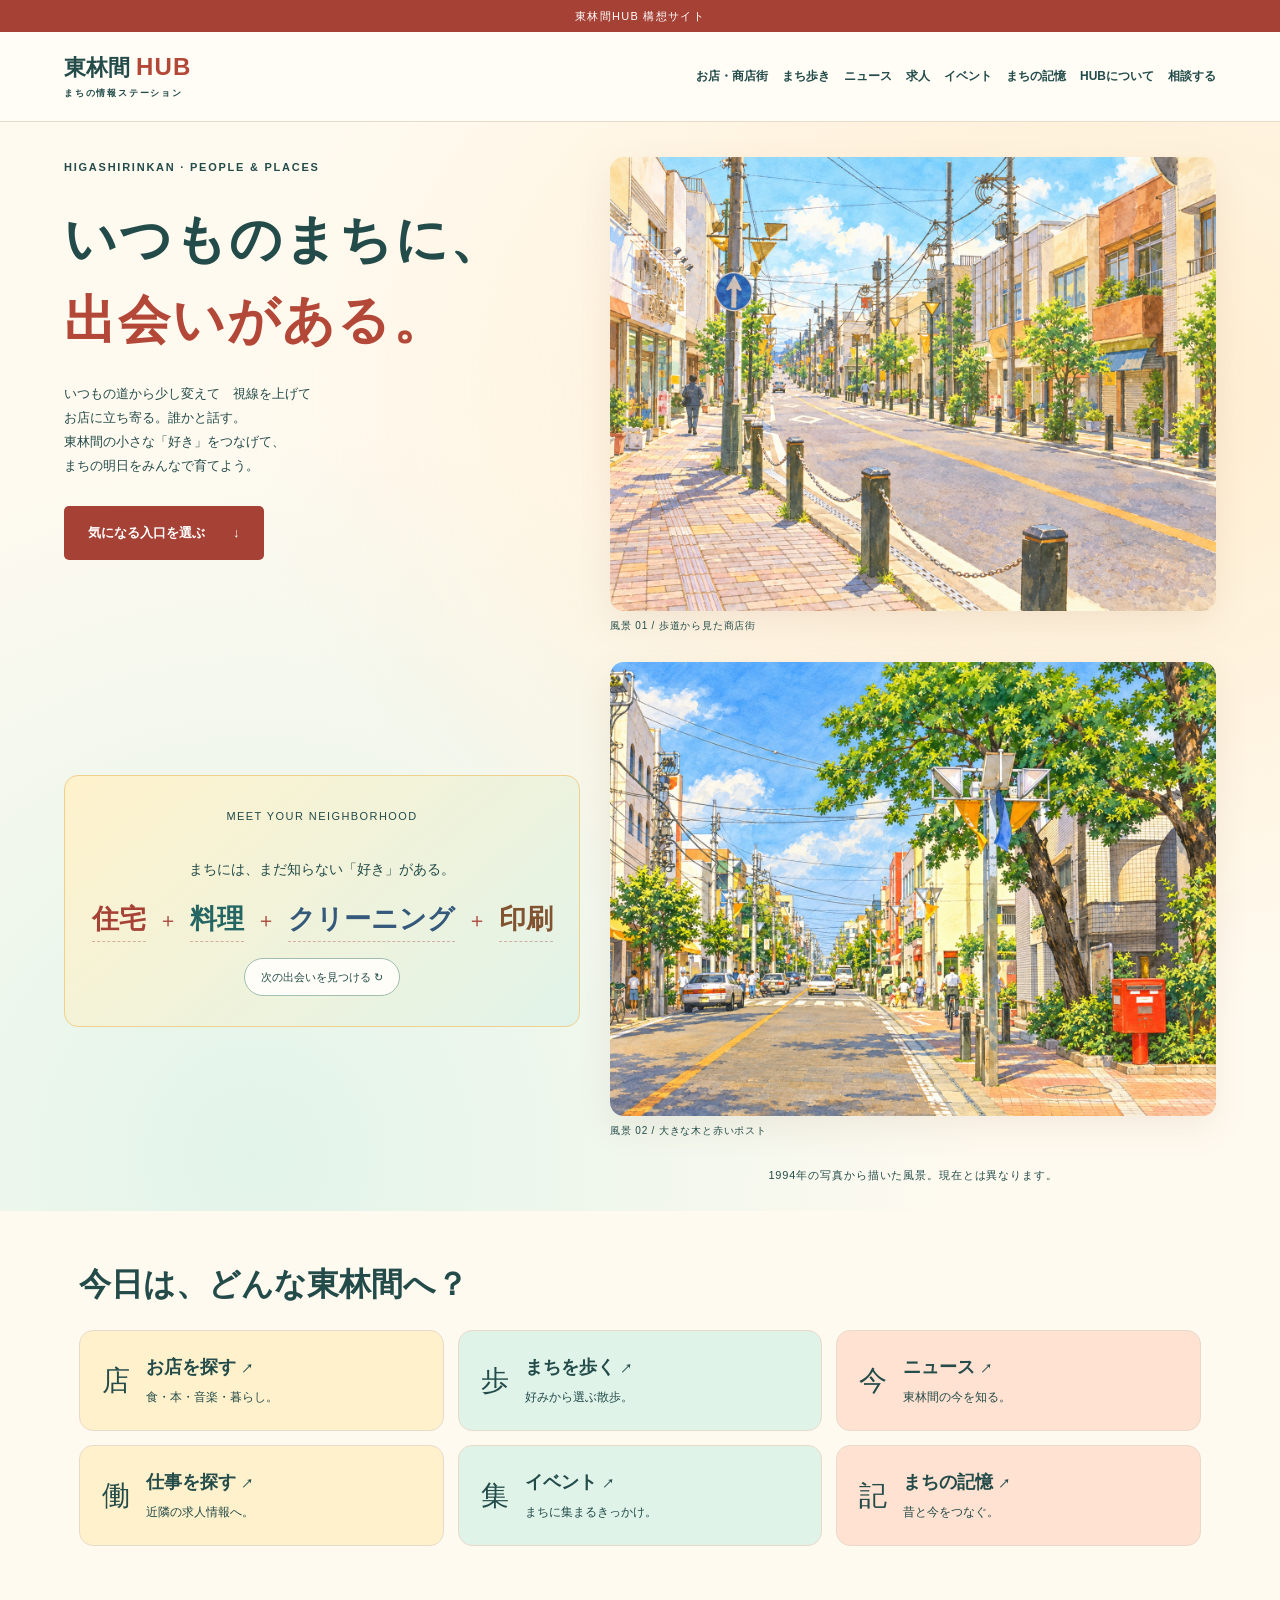
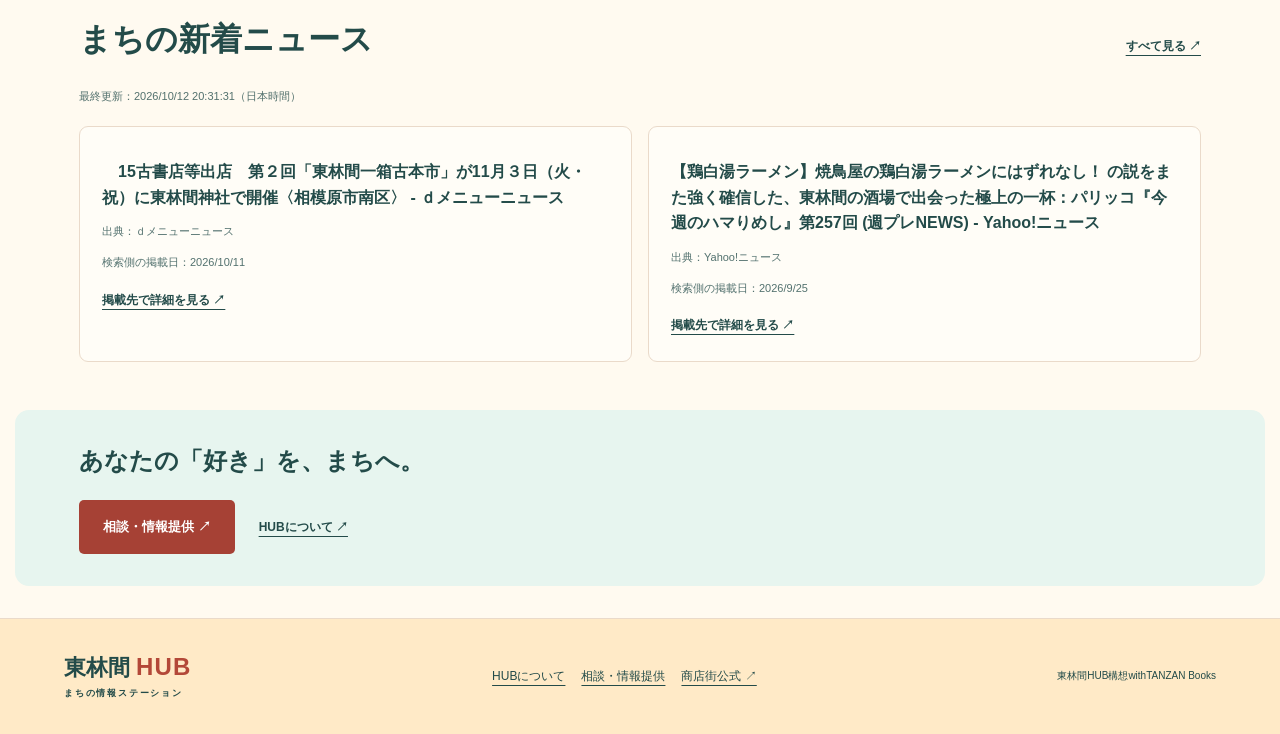
==== commit f961b751: "Add files via upload" ====
--- a/index.html
+++ b/index.html
@@ -1,24 +1,3 @@
 <!doctype html>
-<html lang="ja"><head><meta charset="utf-8"><meta name="viewport" content="width=device-width,initial-scale=1"><meta name="description" content="東林間のお店、人、イベントをつなぐ情報ステーション。町の好きな場所を見つけ、一緒に育てていく東林間HUBの構想サイト。"><meta name="theme-color" content="#244d3c"><title>東林間HUB｜まちで出会う、まちがつながる。</title><link rel="stylesheet" href="style.css"><script src="data.js" defer></script><script src="app.js" defer></script></head>
-<body><a class="skip" href="#main">本文へ</a><div class="draft">東林間HUB 構想サイト <span>公式情報の紹介と、企画中の活動を掲載しています</span></div><header><a href="#" class="brand"><span>東林間<span class="hub">HUB</span><small>まちの情報ステーション</small></span></a><button id="menu" class="menu" aria-expanded="false" aria-controls="nav">メニュー ☰</button><nav id="nav" aria-label="メインメニュー"><a href="#about">HUBについて</a><a href="#ai-hub">6つの入口</a><a href="#shopping">商店街</a><a href="#places">まちを歩く</a><a href="#events">イベント</a><a href="#stories">まちの記憶</a><a class="nav-cta" href="#join">参加する ↗</a></nav></header>
-<main id="main"><section class="hero"><div class="hero-copy"><p class="eyebrow">HIGASHIRINKAN · PEOPLE & PLACES</p><h1>いつものまちに、<br>まだ知らない<br><span>出会いがある。</span></h1><p class="lead">いつもの道から少し変えて　視線を上げて<br>お店に立ち寄る。誰かと話す。<br>東林間の小さな「好き」をつなげて、<br>まちの明日をみんなで育てよう。</p><a class="button" href="#places">東林間を見つけに行く <span>↓</span></a><p class="hero-note">神奈川県相模原市 · 東林間</p></div><div class="hero-art"><div class="hero-gallery"><figure><img src="assets/higashirinkan-1994-01.png" alt="1枚目の1994年の東林間の写真をもとにしたイラスト。鎖付きの柵がある歩道と商店街。" width="1448" height="1086"><figcaption>風景 01 / 歩道から見た商店街</figcaption></figure><figure><img src="assets/higashirinkan-1994-02.png" alt="2枚目の1994年の東林間の写真をもとにしたイラスト。大きな木と赤いポストがある通り。" width="1448" height="1086"><figcaption>風景 02 / 大きな木と赤いポスト</figcaption></figure></div><span class="art-caption">1994年（約32年前）の東林間の写真をもとにしたイラスト<br>現在の街並みとは異なります。</span></div><div class="ticker"><span>MEET YOUR NEIGHBORHOOD</span><b>まちを育てる</b><i>＋</i><b>お店と出会う</b><i>＋</i><b>人と出会う</b><i>＋</i><b>本と出会う</b></div></section>
-
-<section id="about" class="section about"><div><p class="eyebrow">01 / ABOUT US</p><h2>まちの「好き」が集まる、<br>つながりの交差点。</h2></div><div><p>東林間HUBは、お店・住民・地域の活動をつなぐ情報ステーションの構想です。初めて訪れた人にも、ずっと暮らしている人にも、まちの魅力と関わるきっかけを届けます。</p><p>イベントの情報、お店の物語、昔のまちの記憶。AIを活用して、広報支援・散歩コース・街の記憶・ローカルニュース・近隣の求人・イベント情報を整理。オンラインで見つけた「気になる」を、まちでの出会いにつなげます。</p><div class="pill-row"><span>知る</span><span>訪れる</span><span>つながる</span><span>やってみる</span></div></div></section>
-<section id="ai-hub" class="section ai-hub"><div class="section-heading"><div><p class="eyebrow">AI × LOCAL / まちの情報ステーション</p><h2>AIを、東林間の暮らしと商いに。</h2></div><p>情報を集め、整理し、届ける。<br>人の声と確かめる目を大切に。</p></div><p>店主の思いや地域の情報を、AIで分かりやすく整理する構想です。お店・住民・地域の活動をつなぐ、6つの入口を育てます。</p><div class="ai-grid">
-<article class="ai-card"><span class="ai-number">01 / 商い</span><h3>個人商店の広報を支援</h3><p>「店主のおすすめ」「この店を始めた理由」を取材。AIで紹介記事やSNSの下書きにまとめ、店主の確認を経て発信します。</p><p class="ai-detail">店主の声 → 記事・投稿の下書き → 内容確認 → 発信</p><a class="text-link" data-consult="個人商店のAI広報支援" href="#join">お店の物語を届けたい ↗</a></article>
-<article class="ai-card"><span class="ai-number">02 / 散歩</span><h3>興味に合わせたまち歩き案内</h3><p>本、カフェ、食べ歩き、昔の街並み。興味や過ごし方をもとに、お店や場所を巡る散歩コースを提案します。</p><p class="ai-detail">まずはテーマ別のコース案から。地域の声で更新します。</p><a class="text-link" href="#town-walk">散歩コース案を見てみる ↓</a></article>
-<article class="ai-card"><span class="ai-number">03 / 記憶</span><h3>昔の東林間と今をつなぐ</h3><p>古い写真、地図、住民の思い出をAIで分類・文字起こし。「昔の東林間と今」を比べる展示やZINEづくりにつなげます。</p><p class="ai-detail">年代・場所・語り手を記録し、記憶を次の世代へ。</p><a class="text-link" data-consult="街の記憶・展示・ZINEへの情報提供" href="#join">写真や思い出を提供する ↗</a></article>
-<article class="ai-card"><span class="ai-number">04 / ニュース</span><h3>東林間のローカルニュース</h3><p>開店・地域の活動・暮らしの話題など、身近なニュースを集めます。AIで要点を整理し、出典と確認日を添えて届けます。</p><span class="outline-tag">1日1回に検索・AI要約</span><br><a class="text-link" href="#local-updates">ニュースを見る ↓</a><br><a class="text-link" data-consult="東林間のローカルニュース提供" href="#join">まちの話題を知らせる ↗</a></article>
-<article class="ai-card"><span class="ai-number">05 / 仕事</span><h3>東林間近隣の求人</h3><p>東林間や周辺のお店・事業所の募集情報を紹介する構想です。仕事内容、勤務時間、勤務地などを整理し、応募先へつなぎます。</p><span class="outline-tag">1日1回に検索・AI要約</span><br><a class="text-link" href="#local-updates">求人情報を見る ↓</a><br><a class="text-link" data-consult="東林間近隣の求人掲載について" href="#join">求人情報を提供する ↗</a></article>
-<article class="ai-card"><span class="ai-number">06 / イベント</span><h3>東林間のイベント情報</h3><p>古本市、お祭り、展示、読書会、ワークショップ。開催日、会場、参加方法を整理し、地域で集まるきっかけを届けます。</p><p class="ai-detail">主催者の正式案内を確かめて、開催情報を更新。</p><a class="text-link" href="#events">掲載中のイベントを見る ↓</a></article>
-</div><p class="editor-note">ニュース・求人は「東林間」を検索語として定期収集し、AIで関連性の選別・要約を行います。検索結果の見出し・抜粋をもとにした紹介です。最新の詳細は出典でご確認ください。ニュースや求人の情報提供は、下の相談欄からメールの下書きを作成できます。</p></section>
-<section id="local-updates" class="section"><p class="eyebrow">LOCAL UPDATES / 東林間を検索して更新</p><h2>まちのニュースと、近隣の仕事。</h2><p class="editor-note">1日1回の更新を予定しています。検索に掲載された情報をAIで選別・要約します。求人は募集の有効性を確認したものではなく、掲載先で詳細・期限をご確認ください。</p><h3>東林間のローカルニュース</h3><p id="news-updated" class="editor-note"></p><div id="news-feed" class="live-grid"></div><h3>東林間近隣の求人情報への入口</h3><p id="jobs-updated" class="editor-note"></p><div id="jobs-feed" class="live-grid"></div></section><section id="town-walk" class="section town-walk"><div class="section-heading"><div><p class="eyebrow">TOWN WALK / 興味から選ぶ散歩</p><h2>今日は、どんな東林間に出会う？</h2></div><span class="outline-tag">テーマ別コースの編集案</span></div><label class="walk-label" for="walk-theme">気になるテーマを選んでください</label><select id="walk-theme"><option value="books">本とカフェ</option><option value="food">食とお店</option><option value="memory">昔の東林間と今</option></select><div id="walk-result" class="walk-result" aria-live="polite"></div><p class="editor-note">このコースは掲載情報に基づく編集案です。選択に応じた表示を行い、AIがその場で生成する機能ではありません。実際の営業日・道順・歩きやすさは、店舗情報や地図をご確認ください。所要時間・距離は未計測です。</p><a class="text-link" data-consult="東林間まち歩き案内のアイデア・相談" href="#join">こんな散歩をしてみたい ↗</a></section>
-<section id="shopping" class="section shopping"><div class="section-heading"><div><p class="eyebrow">SHOPPING STREET / 東林間商店街</p><h2>毎日の買い物が、<br>まちとの出会いになる。</h2></div><a class="text-link" href="https://www.higashi-rinkan.net/" target="_blank" rel="noopener noreferrer">商店街公式サイトへ ↗</a></div><p class="shopping-intro">東林間駅のまわりに広がる商店街。シャンテ大通りを中心に、楽器の名前がついた通りがあるのも特徴です。食事や買い物、暮らしの相談まで、身近なお店との出会いを楽しめます。</p><div class="shopping-highlights"><article class="map-box"><span class="tag">WALK / まちを歩く</span><h3>まずは、商店街マップから。</h3><p>行きたいお店の場所を確認して、駅から少し寄り道してみよう。</p><a class="button" href="https://www.higashi-rinkan.net/map.html" target="_blank" rel="noopener noreferrer">公式の商店街マップを見る ↗</a></article><article class="rinrin-box"><span class="tag">SHOP / りんりんカード</span><h3>いつもの買い物を、もっと楽しく。</h3><p>加盟店での買い物に応じてポイントがたまる、商店街のカード。満点カードの活用方法も案内されています。</p><a class="text-link" href="https://www.higashi-rinkan.net/card.html" target="_blank" rel="noopener noreferrer">しくみ・利用方法を確認する ↗</a><p class="editor-note">利用条件・交換内容は公式の最新案内や加盟店でご確認ください。</p></article></div><h3 class="directory-title">暮らしに合わせて、お店を探す。</h3><div id="official-categories" class="directory-grid"></div><p class="editor-note">各カテゴリーは商店街公式サイトの一覧に移動します。出典：<a href="https://www.higashi-rinkan.net/introduction.html" target="_blank" rel="noopener noreferrer">商店街の紹介</a>・<a href="https://www.higashi-rinkan.net/card.html" target="_blank" rel="noopener noreferrer">りんりんカード</a>（2026年10月12日確認）。</p></section>
-<section id="places" class="section places"><div class="section-heading"><div><p class="eyebrow">02 / EXPLORE THE TOWN</p><h2>今日は、どこに寄り道する？</h2></div><p>本、おいしい時間、まちの居場所。<br>あなたの気になる場所を探してみよう。</p></div><div class="search-row"><label class="search"><span>⌕</span><input id="search" type="search" placeholder="お店の名前・キーワードで探す" aria-label="お店の名前やキーワードで検索"></label><div id="filters" class="filters" aria-label="お店のカテゴリー"><button class="active" data-category="all" aria-pressed="true">すべて</button><button data-category="books" aria-pressed="false">本・文化</button><button data-category="food" aria-pressed="false">飲食</button><button data-category="sweets" aria-pressed="false">食料品・菓子</button><button data-category="hobby" aria-pressed="false">趣味・生花</button><button data-category="community" aria-pressed="false">地域の拠点</button></div></div><p class="editor-note">「商店街公式サイトより」「店舗公式サイトより」の紹介は公式掲載情報の要約です。「紹介案」は関係者確認前の編集案です。現在の営業状況は各店へご確認ください。</p><div id="place-grid" class="card-grid"></div><p id="search-status" class="status" role="status" aria-live="polite"></p></section>
-<section id="festivals" class="section festivals"><div class="section-heading"><div><p class="eyebrow">LOCAL EVENTS / まちのお祭りと古本市</p><h2>季節の楽しみが、まちをつなぐ。</h2></div><a class="text-link" href="https://www.higashi-rinkan.net/event.html" target="_blank" rel="noopener noreferrer">公式のお祭り案内へ ↗</a></div><div class="festival-grid"><article><div class="festival-mark summer">踊</div><span class="tag">夏 / 阿波踊り</span><h3>東林間サマーわぁ！ニバル</h3><p>阿波踊りで知られる、東林間の夏のお祭り。まちに踊りとにぎわいが広がります。</p></article><article><div class="festival-mark autumn">本</div><span class="tag">秋 / 本と人との出会い</span><h3>東林間一箱古本市</h3><p>一箱に詰めた本を通して、出店者と来場者が出会う古本市。お気に入りの一冊や、本をめぐる会話を楽しもう。</p><a class="text-link" href="#events">開催予定を見る ↓</a></article><article><div class="festival-mark family">遊</div><span class="tag">夏 / 子どもと楽しむ</span><h3>東林間西口まつり</h3><p>東林間駅の西側で開かれるお祭り。模擬店など、子どもも楽しめる催しが紹介されています。</p></article></div><p class="editor-note">サマーわぁ！ニバル・西口まつりの出典：商店街公式「イベント＆祭り」（2026年10月12日確認）。両祭りは例年の紹介です。一箱古本市は主催者提供の企画情報に基づく紹介案で、開催詳細は正式案内をご確認ください。</p></section>
-<section id="events" class="section events"><div class="section-heading"><div><p class="eyebrow">03 / WHAT'S ON</p><h2>まちに集まる、きっかけ。</h2></div><span class="outline-tag">開催予定の掲載案</span></div><div id="event-list"></div><p class="editor-note">日程は企画情報をもとにした掲載案です。開催時間・会場・申込方法などは主催者の正式案内でご確認ください。</p></section>
-<section id="stories" class="section stories"><div class="section-heading"><div><p class="eyebrow">04 / LOCAL STORIES</p><h2>このまちの物語を、次へ。</h2></div><p>見慣れた景色の奥に、<br>まだ聞いたことのない物語がある。</p></div><div class="story-grid"><article class="story-feature"><div class="story-visual map-visual"><span>東林間<br><strong>記憶の地図</strong></span></div><div><span class="tag">町の記憶 / 企画中</span><h3>昔の道、思い出のお店。<br>白地図からはじまる、まちの記録。</h3><p>古い地図や写真に、住民の記憶を重ねていく「白地図プロジェクト」。東林間の道や商店街の移り変わりを、ZINEとして残すことを目指します。</p><a href="#join" class="text-link">写真や思い出を提供したい ↗</a></div></article><div class="story-aside"><article><span class="tag">本とまち / 活動紹介案</span><h3>小さな本棚から、<br>人と人がつながる。</h3><p>シェア型本棚「二橋亭」。本を選ぶ人の個性が、一つひとつの棚に表れます。本を通して、話すきっかけを。</p><a href="https://nikyoutei.jp/" target="_blank" rel="noopener noreferrer" class="text-link">二橋亭のサイトを見る ↗</a></article><article><span class="tag">AIとまち / 構想</span><h3>まちの仕事に、<br>小さなデジタルのお手伝い。</h3><p>お店の情報発信や紙の資料整理を、AIやデジタルで支援する構想です。人の確認を大切にしながら、日々の手間を減らす方法を一緒に探します。</p><a href="#join" class="text-link">相談してみる ↗</a></article></div></div></section>
-<section class="guide section"><p class="eyebrow">05 / INFORMATION STATION</p><h2>やってみたい、を<br>まちの力に。</h2><div class="guide-grid"><article><span>01</span><h3>イベントを開きたい</h3><p>読書会、展示、ワークショップ。企画を一緒に考える仲間や場所との出会いを目指します。</p></article><article><span>02</span><h3>お店を紹介したい</h3><p>店主の思いやおすすめを届けたい。掲載内容を相談しながら、まちの魅力を伝えます。</p></article><article><span>03</span><h3>まちの活動に参加したい</h3><p>取材、写真、イベントのお手伝い。得意なことや興味のあることから関われる場を育てます。</p></article></div><a href="#join" class="button light">まずは相談する ↗</a></section>
-<section id="join" class="section join"><div><p class="eyebrow">06 / JOIN THE HUB</p><h2>あなたの「好き」を、<br>聞かせてください。</h2><p>お店の広報、まち歩き、古い写真や町の思い出。<br>ローカルニュース・近隣の求人・イベント情報も。<br>小さなアイデアから、お気軽にご相談ください。</p><p class="editor-note">構想の相談窓口：〇〇〇〇〇<br>電話０４２－７〇〇ー〇〇〇〇<br>E-mail<br>商店街・自治体の公式サイトではありません。</p></div><form id="contact-form"><label>ご相談の種類<select id="topic"><option>お店・活動の掲載について</option><option>イベントの情報提供・相談</option><option>町の記憶・写真の提供</option><option>AI・デジタル活用の相談</option><option>東林間HUBへの参加</option><option>個人商店のAI広報支援</option><option>東林間まち歩き案内のアイデア・相談</option><option>街の記憶・展示・ZINEへの情報提供</option><option>東林間のローカルニュース提供</option><option>東林間近隣の求人掲載について</option></select></label><label>お名前<input id="name" autocomplete="name" required maxlength="100" placeholder="お名前・団体名"></label><label>相談したいこと<textarea id="message" rows="4" required maxlength="3000" placeholder="内容をお書きください"></textarea></label><button class="button" type="submit">メールの下書きを作る ↗</button><p class="editor-note">メールアプリを開きます。ここでは送信・保存されません。<br>宛先は未設定です。送信先が決まりましたらご入力ください。</p><p id="contact-status" role="status" aria-live="polite"></p></form></section>
-</main><footer><a href="#" class="brand"><span>東林間<span class="hub">HUB</span><small>まちの情報ステーション</small></span></a><p>人と人。人とお店。人とまち。<br>東林間の明日を、一緒につくる。</p><small>東林間HUB構想withTANZAN Books<br>情報出典：<a href="https://www.higashi-rinkan.net/" target="_blank" rel="noopener noreferrer">東林間商店街公式サイト</a><br>構成参考：<a href="https://aizu-machiiku.jp/" target="_blank" rel="noopener noreferrer">会津若松「マチイク」</a>　デザイン・イラストは独自制作</small></footer><dialog id="detail"><button id="close-detail" class="close" aria-label="閉じる">×</button><div id="detail-content"></div></dialog></body></html>
-
+<html lang="ja"><head><meta charset="utf-8"><meta name="viewport" content="width=device-width,initial-scale=1"><meta name="description" content="東林間HUBのまちで出会う、まちがつながる。。お店、人、まちをつなぐ情報ステーション。"><meta name="theme-color" content="#244d3c"><title>まちで出会う、まちがつながる。｜東林間HUB</title><link rel="stylesheet" href="style.css"><script src="data.js" defer></script><script src="app.js" defer></script></head>
+<body><a class="skip" href="#main">本文へ</a><div class="draft">東林間HUB 構想サイト</div><header><a href="index.html" class="brand"><span>東林間<span class="hub">HUB</span><small>まちの情報ステーション</small></span></a><button id="menu" class="menu" aria-expanded="false" aria-controls="nav">メニュー ☰</button><nav id="nav" aria-label="メインメニュー"><a href="shops.html">お店・商店街</a><a href="walk.html">まち歩き</a><a href="news.html">ニュース</a><a href="jobs.html">求人</a><a href="events.html">イベント</a><a href="memory.html">まちの記憶</a><a href="about.html">HUBについて</a><a href="contact.html">相談する</a></nav></header><main id="main"><section class="hero"><div class="hero-copy"><p class="eyebrow">HIGASHIRINKAN · PEOPLE & PLACES</p><h1>いつものまちに、<br><span>出会いがある。</span></h1><p class="lead">いつもの道から少し変えて　視線を上げて<br>お店に立ち寄る。誰かと話す。<br>東林間の小さな「好き」をつなげて、<br>まちの明日をみんなで育てよう。</p><a class="button" href="#explore">気になる入口を選ぶ <span>↓</span></a><p class="hero-note">神奈川県相模原市 · 東林間</p></div><div class="hero-art"><div class="hero-gallery"><figure><img src="assets/higashirinkan-1994-01.png" alt="1枚目の1994年の東林間の写真をもとにしたイラスト。鎖付きの柵がある歩道と商店街。" width="1448" height="1086"><figcaption>風景 01 / 歩道から見た商店街</figcaption></figure><figure><img src="assets/higashirinkan-1994-02.png" alt="2枚目の1994年の東林間の写真をもとにしたイラスト。大きな木と赤いポストがある通り。" width="1448" height="1086"><figcaption>風景 02 / 大きな木と赤いポスト</figcaption></figure></div><span class="art-caption">1994年の写真から描いた風景。現在とは異なります。</span></div><div class="ticker"><span>MEET YOUR NEIGHBORHOOD</span><b>まちを育てる</b><i>＋</i><b>お店と出会う</b><i>＋</i><b>人と出会う</b><i>＋</i><b>本と出会う</b></div></section><section id="explore" class="section home-explore"><h2>今日は、どんな東林間へ？</h2><div class="entry-grid"><a class="entry-card" href="shops.html"><span class="entry-icon">店</span><div><h3>お店を探す <span>↗</span></h3><p>食・本・音楽・暮らし。</p></div></a><a class="entry-card" href="walk.html"><span class="entry-icon">歩</span><div><h3>まちを歩く <span>↗</span></h3><p>好みから選ぶ散歩。</p></div></a><a class="entry-card" href="news.html"><span class="entry-icon">今</span><div><h3>ニュース <span>↗</span></h3><p>東林間の今を知る。</p></div></a><a class="entry-card" href="jobs.html"><span class="entry-icon">働</span><div><h3>仕事を探す <span>↗</span></h3><p>近隣の求人情報へ。</p></div></a><a class="entry-card" href="events.html"><span class="entry-icon">集</span><div><h3>イベント <span>↗</span></h3><p>まちに集まるきっかけ。</p></div></a><a class="entry-card" href="memory.html"><span class="entry-icon">記</span><div><h3>まちの記憶 <span>↗</span></h3><p>昔と今をつなぐ。</p></div></a></div></section><section class="section home-news"><div class="section-heading"><h2>まちの新着ニュース</h2><a class="text-link" href="news.html">すべて見る ↗</a></div><p id="news-updated" class="editor-note"></p><div id="news-feed" class="live-grid" data-limit="2" data-compact="true"></div></section><section class="section home-cta"><h2>あなたの「好き」を、まちへ。</h2><div><a class="button" href="contact.html">相談・情報提供 ↗</a><a class="text-link" href="about.html">HUBについて ↗</a></div></section></main><footer><a href="index.html" class="brand"><span>東林間<span class="hub">HUB</span><small>まちの情報ステーション</small></span></a><div class="footer-links"><a href="about.html">HUBについて</a><a href="contact.html">相談・情報提供</a><a href="https://www.higashi-rinkan.net/" target="_blank" rel="noopener noreferrer">商店街公式 ↗</a></div><small>東林間HUB構想withTANZAN Books</small></footer><dialog id="detail"><button id="close-detail" class="close" aria-label="閉じる">×</button><div id="detail-content"></div></dialog></body></html>
--- a/style.css
+++ b/style.css
@@ -19,3 +19,13 @@
 .ai-hub{background:#fff3dc;max-width:none}.ai-hub>*{max-width:1125px;margin-left:auto;margin-right:auto}.ai-grid{display:grid;grid-template-columns:repeat(3,minmax(0,1fr));gap:20px;margin-top:30px}.ai-card{padding:25px;border:1px solid var(--line);border-radius:12px;background:#fffdf7}.ai-card:nth-child(3n+2){background:#e4f4ed}.ai-card:nth-child(3n){background:#ffe4d5}.ai-number{font-size:12px;font-weight:700;color:#a64135}.ai-card h3{font-size:19px}.ai-detail{font-size:11px;border-top:1px solid var(--line);padding-top:12px}.ai-card .outline-tag{display:inline-block;font-size:10px}.town-walk{background:#eff7f2}.walk-label{display:block;font-size:12px;font-weight:700;margin-bottom:10px}#walk-theme{width:100%;max-width:400px;padding:12px;border:1px solid var(--line);border-radius:6px;background:#fffdf7;color:var(--ink);font:inherit}.walk-result{padding:25px;background:#fffdf7;border:1px solid var(--line);border-radius:10px;margin-top:20px}.walk-steps{padding-left:24px}.walk-steps li{padding:5px 0;font-size:14px}@media(min-width:701px) and (max-width:1150px){header{flex-wrap:wrap;gap:18px}nav{flex-wrap:wrap}}@media(max-width:900px){.ai-grid{grid-template-columns:repeat(2,minmax(0,1fr))}}@media(max-width:700px){.ai-grid{grid-template-columns:1fr}.ai-card{padding:22px}}
 
 .live-grid{display:grid;grid-template-columns:repeat(2,minmax(0,1fr));gap:16px;margin:20px 0 40px}.live-card{background:#fffdf7;border:1px solid var(--line);border-radius:9px;padding:22px}.live-card h3{font-size:16px}@media(max-width:700px){.live-grid{grid-template-columns:1fr}}
+
+/* Compact pages: short home, clear destinations */
+header nav{gap:14px;font-size:12px}nav a[aria-current="page"]{color:var(--orange);text-decoration:underline}
+.section{padding-top:48px;padding-bottom:48px}.section-heading{margin-bottom:20px}.section-heading h2{margin-bottom:0}
+.breadcrumb{max-width:1250px;margin:20px auto 0;padding:0 5%;display:flex;gap:12px;font-size:12px}
+.feed-page h1{font-family:'Yu Mincho',serif;font-size:32px;margin:0 0 12px}.footer-links{display:flex;flex-wrap:wrap;gap:16px;font-size:12px}
+.entry-grid{display:grid;grid-template-columns:repeat(3,minmax(0,1fr));gap:14px}.entry-card{display:flex;gap:16px;align-items:center;padding:22px;border:1px solid var(--line);border-radius:14px;text-decoration:none;background:#fff1cc}.entry-card:nth-child(3n+2){background:#dff3e9}.entry-card:nth-child(3n){background:#ffe2d1}.entry-card:hover{box-shadow:0 5px 20px #234b4915}.entry-card h3{font-size:18px;margin:0}.entry-card h3 span{font-size:12px}.entry-card p{font-size:12px;margin:4px 0 0}.entry-icon{font-family:serif;font-size:28px}.home-news{padding-top:20px}.home-news .live-grid{margin-bottom:0}.home-cta{padding-top:32px;padding-bottom:32px;background:#e7f5ef;border-radius:14px;margin-bottom:32px}.home-cta h2{font-size:24px}.home-cta>div{display:flex;align-items:center;gap:24px}.live-card h3{overflow-wrap:anywhere}.historical img{width:100%;height:auto;border-radius:12px}.memory-gallery{display:grid;grid-template-columns:1fr 1fr;gap:20px}.memory-gallery figure{margin:0}.memory-gallery figcaption{font-size:11px}.hero .lead{font-size:13px;line-height:1.85}.hero-note{display:none}.hero{padding-top:35px;padding-bottom:25px}.hero .ticker .discovery-footer{display:none}
+@media(max-width:700px){header{padding:12px 5%}.draft{padding:4px}.section{padding:30px 5%}.breadcrumb{margin-top:16px}.hero{padding:24px 5% 20px;gap:12px}.hero h1{font-size:30px;line-height:1.5;margin-bottom:12px}.hero .lead{font-size:12px;line-height:1.8;margin:0 0 16px}.hero .eyebrow{margin-bottom:10px;font-size:9px}.hero .button{padding:11px 18px}.hero-copy{grid-column:1 / -1;grid-row:1}.hero{grid-template-columns:repeat(2,minmax(0,1fr))}.hero-gallery figure:first-child{grid-column:1;grid-row:2}.hero-gallery figure:nth-child(2){grid-column:2;grid-row:2}.hero-gallery figcaption{font-size:9px;letter-spacing:0}.hero .ticker{grid-column:1 / -1;grid-row:3;padding:16px 12px;gap:10px}.hero .ticker>span{font-size:9px;margin-bottom:0}.hero .ticker .discovery-intro{display:none}.hero .ticker .discovery-word{font-size:18px}.hero .art-caption{grid-column:1 / -1;grid-row:4;font-size:9px}.entry-grid{grid-template-columns:repeat(2,minmax(0,1fr));gap:10px}.entry-card{display:block;padding:15px 12px}.entry-icon{font-size:23px}.entry-card h3{font-size:15px;margin-top:3px}.entry-card p{font-size:10px}.home-explore h2{font-size:23px;margin-bottom:16px}.home-news .section-heading{display:flex;align-items:center;gap:12px}.home-news h2{font-size:21px}.home-news .live-grid{gap:10px;margin-top:12px}.live-card{padding:16px}.live-card h3{font-size:14px;margin:0 0 8px}.live-card p{margin:6px 0}.home-cta{margin:12px 5% 24px;padding:24px 5%}.home-cta h2{font-size:20px}.home-cta>div{gap:15px}.home-cta .button{padding:12px 16px}.about{gap:12px}.ai-grid{gap:12px;margin-top:20px}.ai-card{padding:18px}.card-grid{margin-top:18px}.card-body p{min-height:0}.place-visual{height:100px}.shop-icon{height:62px;width:56px;font-size:28px}.live-grid{margin-bottom:18px}.memory-gallery{gap:10px}footer{padding:24px 5%;gap:12px}.feed-page h1{font-size:28px}}
+
+.page-title{font-family:'Yu Mincho','Hiragino Mincho ProN',serif;font-size:clamp(25px,2.5vw,36px);line-height:1.6;margin:0 0 20px;font-weight:600}
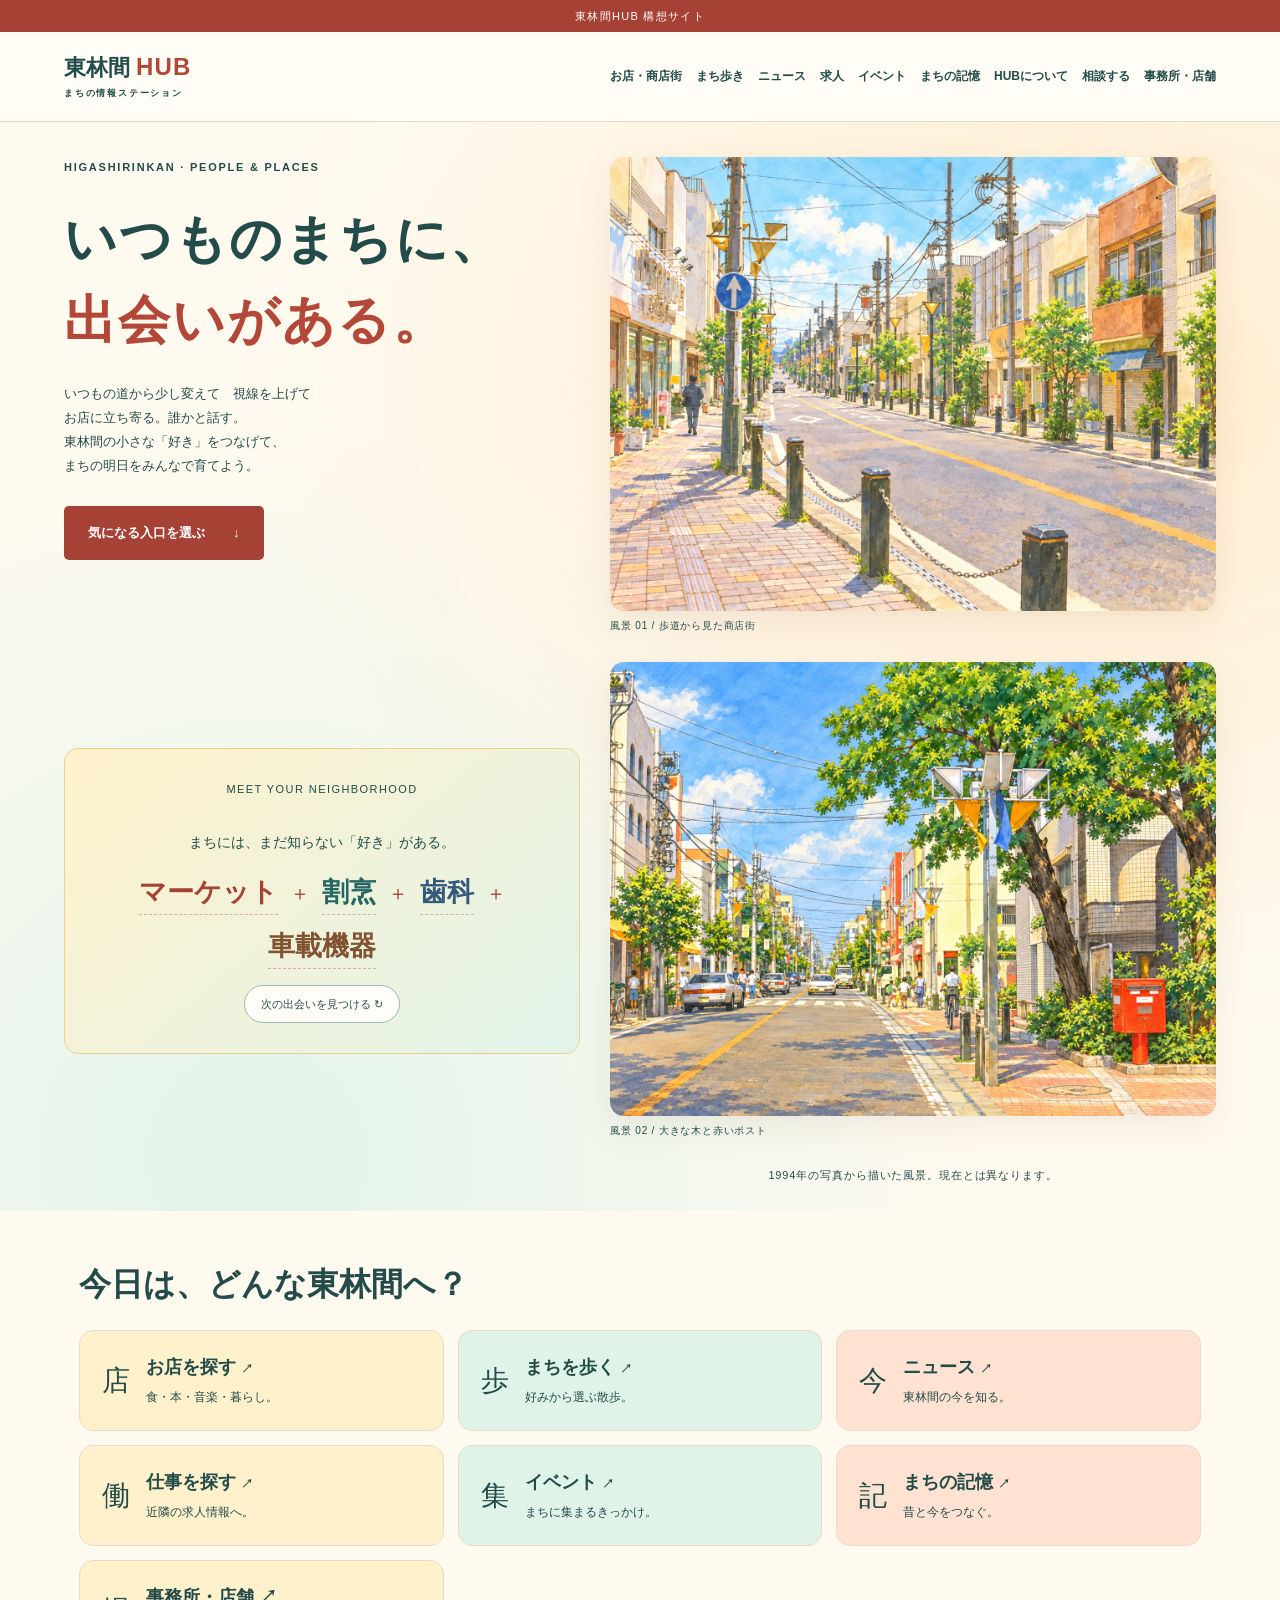
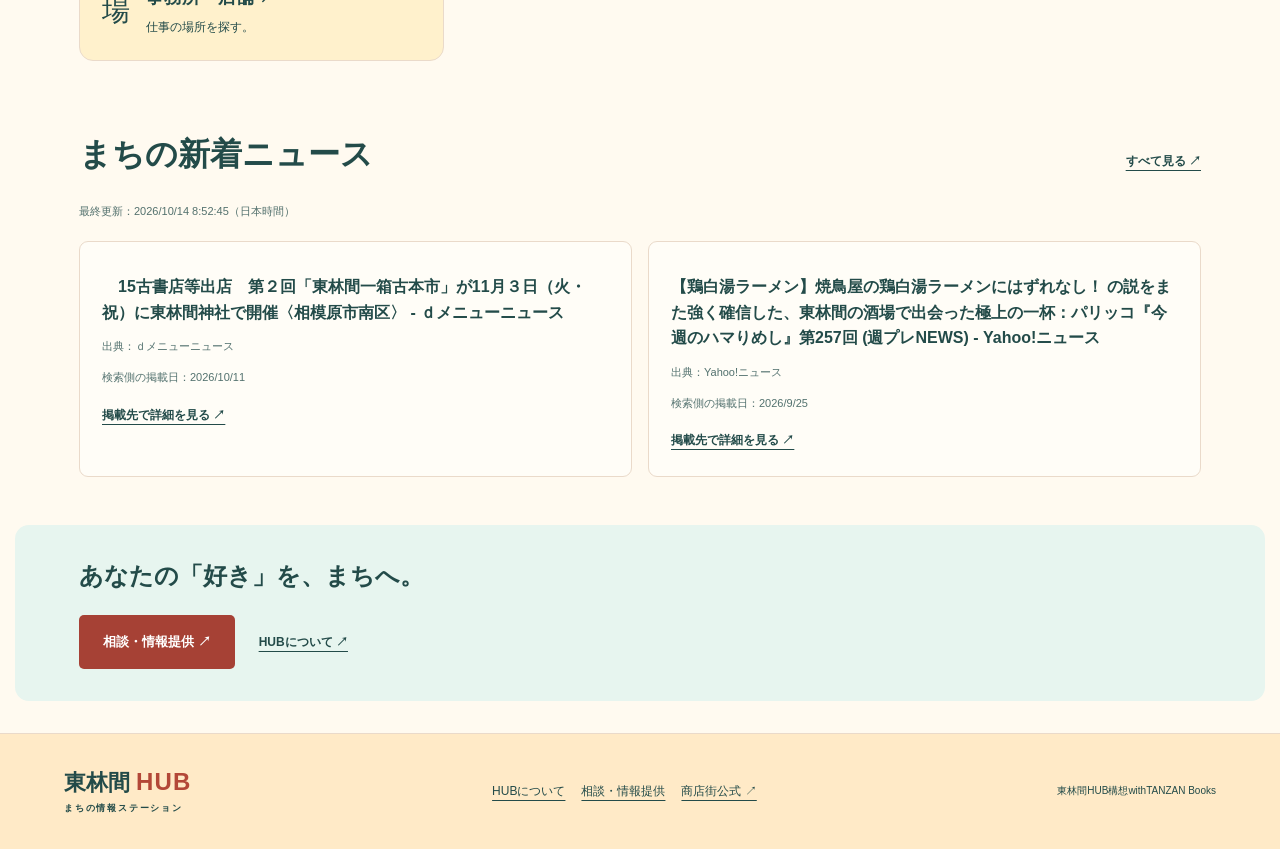
==== commit 0205901b: "Add files via upload" ====
--- a/index.html
+++ b/index.html
@@ -1,3 +1,3 @@
 <!doctype html>
 <html lang="ja"><head><meta charset="utf-8"><meta name="viewport" content="width=device-width,initial-scale=1"><meta name="description" content="東林間HUBのまちで出会う、まちがつながる。。お店、人、まちをつなぐ情報ステーション。"><meta name="theme-color" content="#244d3c"><title>まちで出会う、まちがつながる。｜東林間HUB</title><link rel="stylesheet" href="style.css"><script src="data.js" defer></script><script src="app.js" defer></script></head>
-<body><a class="skip" href="#main">本文へ</a><div class="draft">東林間HUB 構想サイト</div><header><a href="index.html" class="brand"><span>東林間<span class="hub">HUB</span><small>まちの情報ステーション</small></span></a><button id="menu" class="menu" aria-expanded="false" aria-controls="nav">メニュー ☰</button><nav id="nav" aria-label="メインメニュー"><a href="shops.html">お店・商店街</a><a href="walk.html">まち歩き</a><a href="news.html">ニュース</a><a href="jobs.html">求人</a><a href="events.html">イベント</a><a href="memory.html">まちの記憶</a><a href="about.html">HUBについて</a><a href="contact.html">相談する</a></nav></header><main id="main"><section class="hero"><div class="hero-copy"><p class="eyebrow">HIGASHIRINKAN · PEOPLE & PLACES</p><h1>いつものまちに、<br><span>出会いがある。</span></h1><p class="lead">いつもの道から少し変えて　視線を上げて<br>お店に立ち寄る。誰かと話す。<br>東林間の小さな「好き」をつなげて、<br>まちの明日をみんなで育てよう。</p><a class="button" href="#explore">気になる入口を選ぶ <span>↓</span></a><p class="hero-note">神奈川県相模原市 · 東林間</p></div><div class="hero-art"><div class="hero-gallery"><figure><img src="assets/higashirinkan-1994-01.png" alt="1枚目の1994年の東林間の写真をもとにしたイラスト。鎖付きの柵がある歩道と商店街。" width="1448" height="1086"><figcaption>風景 01 / 歩道から見た商店街</figcaption></figure><figure><img src="assets/higashirinkan-1994-02.png" alt="2枚目の1994年の東林間の写真をもとにしたイラスト。大きな木と赤いポストがある通り。" width="1448" height="1086"><figcaption>風景 02 / 大きな木と赤いポスト</figcaption></figure></div><span class="art-caption">1994年の写真から描いた風景。現在とは異なります。</span></div><div class="ticker"><span>MEET YOUR NEIGHBORHOOD</span><b>まちを育てる</b><i>＋</i><b>お店と出会う</b><i>＋</i><b>人と出会う</b><i>＋</i><b>本と出会う</b></div></section><section id="explore" class="section home-explore"><h2>今日は、どんな東林間へ？</h2><div class="entry-grid"><a class="entry-card" href="shops.html"><span class="entry-icon">店</span><div><h3>お店を探す <span>↗</span></h3><p>食・本・音楽・暮らし。</p></div></a><a class="entry-card" href="walk.html"><span class="entry-icon">歩</span><div><h3>まちを歩く <span>↗</span></h3><p>好みから選ぶ散歩。</p></div></a><a class="entry-card" href="news.html"><span class="entry-icon">今</span><div><h3>ニュース <span>↗</span></h3><p>東林間の今を知る。</p></div></a><a class="entry-card" href="jobs.html"><span class="entry-icon">働</span><div><h3>仕事を探す <span>↗</span></h3><p>近隣の求人情報へ。</p></div></a><a class="entry-card" href="events.html"><span class="entry-icon">集</span><div><h3>イベント <span>↗</span></h3><p>まちに集まるきっかけ。</p></div></a><a class="entry-card" href="memory.html"><span class="entry-icon">記</span><div><h3>まちの記憶 <span>↗</span></h3><p>昔と今をつなぐ。</p></div></a></div></section><section class="section home-news"><div class="section-heading"><h2>まちの新着ニュース</h2><a class="text-link" href="news.html">すべて見る ↗</a></div><p id="news-updated" class="editor-note"></p><div id="news-feed" class="live-grid" data-limit="2" data-compact="true"></div></section><section class="section home-cta"><h2>あなたの「好き」を、まちへ。</h2><div><a class="button" href="contact.html">相談・情報提供 ↗</a><a class="text-link" href="about.html">HUBについて ↗</a></div></section></main><footer><a href="index.html" class="brand"><span>東林間<span class="hub">HUB</span><small>まちの情報ステーション</small></span></a><div class="footer-links"><a href="about.html">HUBについて</a><a href="contact.html">相談・情報提供</a><a href="https://www.higashi-rinkan.net/" target="_blank" rel="noopener noreferrer">商店街公式 ↗</a></div><small>東林間HUB構想withTANZAN Books</small></footer><dialog id="detail"><button id="close-detail" class="close" aria-label="閉じる">×</button><div id="detail-content"></div></dialog></body></html>+<body><a class="skip" href="#main">本文へ</a><div class="draft">東林間HUB 構想サイト</div><header><a href="index.html" class="brand"><span>東林間<span class="hub">HUB</span><small>まちの情報ステーション</small></span></a><button id="menu" class="menu" aria-expanded="false" aria-controls="nav">メニュー ☰</button><nav id="nav" aria-label="メインメニュー"><a href="shops.html">お店・商店街</a><a href="walk.html">まち歩き</a><a href="news.html">ニュース</a><a href="jobs.html">求人</a><a href="events.html">イベント</a><a href="memory.html">まちの記憶</a><a href="about.html">HUBについて</a><a href="contact.html">相談する</a></nav></header><main id="main"><section class="hero"><div class="hero-copy"><p class="eyebrow">HIGASHIRINKAN · PEOPLE & PLACES</p><h1>いつものまちに、<br><span>出会いがある。</span></h1><p class="lead">いつもの道から少し変えて　視線を上げて<br>お店に立ち寄る。誰かと話す。<br>東林間の小さな「好き」をつなげて、<br>まちの明日をみんなで育てよう。</p><a class="button" href="#explore">気になる入口を選ぶ <span>↓</span></a><p class="hero-note">神奈川県相模原市 · 東林間</p></div><div class="hero-art"><div class="hero-gallery"><figure><img src="assets/higashirinkan-1994-01.png" alt="1枚目の1994年の東林間の写真をもとにしたイラスト。鎖付きの柵がある歩道と商店街。" width="1448" height="1086"><figcaption>風景 01 / 歩道から見た商店街</figcaption></figure><figure><img src="assets/higashirinkan-1994-02.png" alt="2枚目の1994年の東林間の写真をもとにしたイラスト。大きな木と赤いポストがある通り。" width="1448" height="1086"><figcaption>風景 02 / 大きな木と赤いポスト</figcaption></figure></div><span class="art-caption">1994年の写真から描いた風景。現在とは異なります。</span></div><div class="ticker"><span>MEET YOUR NEIGHBORHOOD</span><b>まちを育てる</b><i>＋</i><b>お店と出会う</b><i>＋</i><b>人と出会う</b><i>＋</i><b>本と出会う</b></div></section><section id="explore" class="section home-explore"><h2>今日は、どんな東林間へ？</h2><div class="entry-grid"><a class="entry-card" href="shops.html"><span class="entry-icon">店</span><div><h3>お店を探す <span>↗</span></h3><p>食・本・音楽・暮らし。</p></div></a><a class="entry-card" href="walk.html"><span class="entry-icon">歩</span><div><h3>まちを歩く <span>↗</span></h3><p>好みから選ぶ散歩。</p></div></a><a class="entry-card" href="news.html"><span class="entry-icon">今</span><div><h3>ニュース <span>↗</span></h3><p>東林間の今を知る。</p></div></a><a class="entry-card" href="jobs.html"><span class="entry-icon">働</span><div><h3>仕事を探す <span>↗</span></h3><p>近隣の求人情報へ。</p></div></a><a class="entry-card" href="events.html"><span class="entry-icon">集</span><div><h3>イベント <span>↗</span></h3><p>まちに集まるきっかけ。</p></div></a><a class="entry-card" href="memory.html"><span class="entry-icon">記</span><div><h3>まちの記憶 <span>↗</span></h3><p>昔と今をつなぐ。</p></div></a><a class="entry-card" href="properties.html"><span class="entry-icon">場</span><div><h3>事務所・店舗 ↗</h3><p>仕事の場所を探す。</p></div></a></div></section><section class="section home-news"><div class="section-heading"><h2>まちの新着ニュース</h2><a class="text-link" href="news.html">すべて見る ↗</a></div><p id="news-updated" class="editor-note"></p><div id="news-feed" class="live-grid" data-limit="2" data-compact="true"></div></section><section class="section home-cta"><h2>あなたの「好き」を、まちへ。</h2><div><a class="button" href="contact.html">相談・情報提供 ↗</a><a class="text-link" href="about.html">HUBについて ↗</a></div></section></main><footer><a href="index.html" class="brand"><span>東林間<span class="hub">HUB</span><small>まちの情報ステーション</small></span></a><div class="footer-links"><a href="about.html">HUBについて</a><a href="contact.html">相談・情報提供</a><a href="https://www.higashi-rinkan.net/" target="_blank" rel="noopener noreferrer">商店街公式 ↗</a></div><small>東林間HUB構想withTANZAN Books</small></footer><dialog id="detail"><button id="close-detail" class="close" aria-label="閉じる">×</button><div id="detail-content"></div></dialog></body></html>
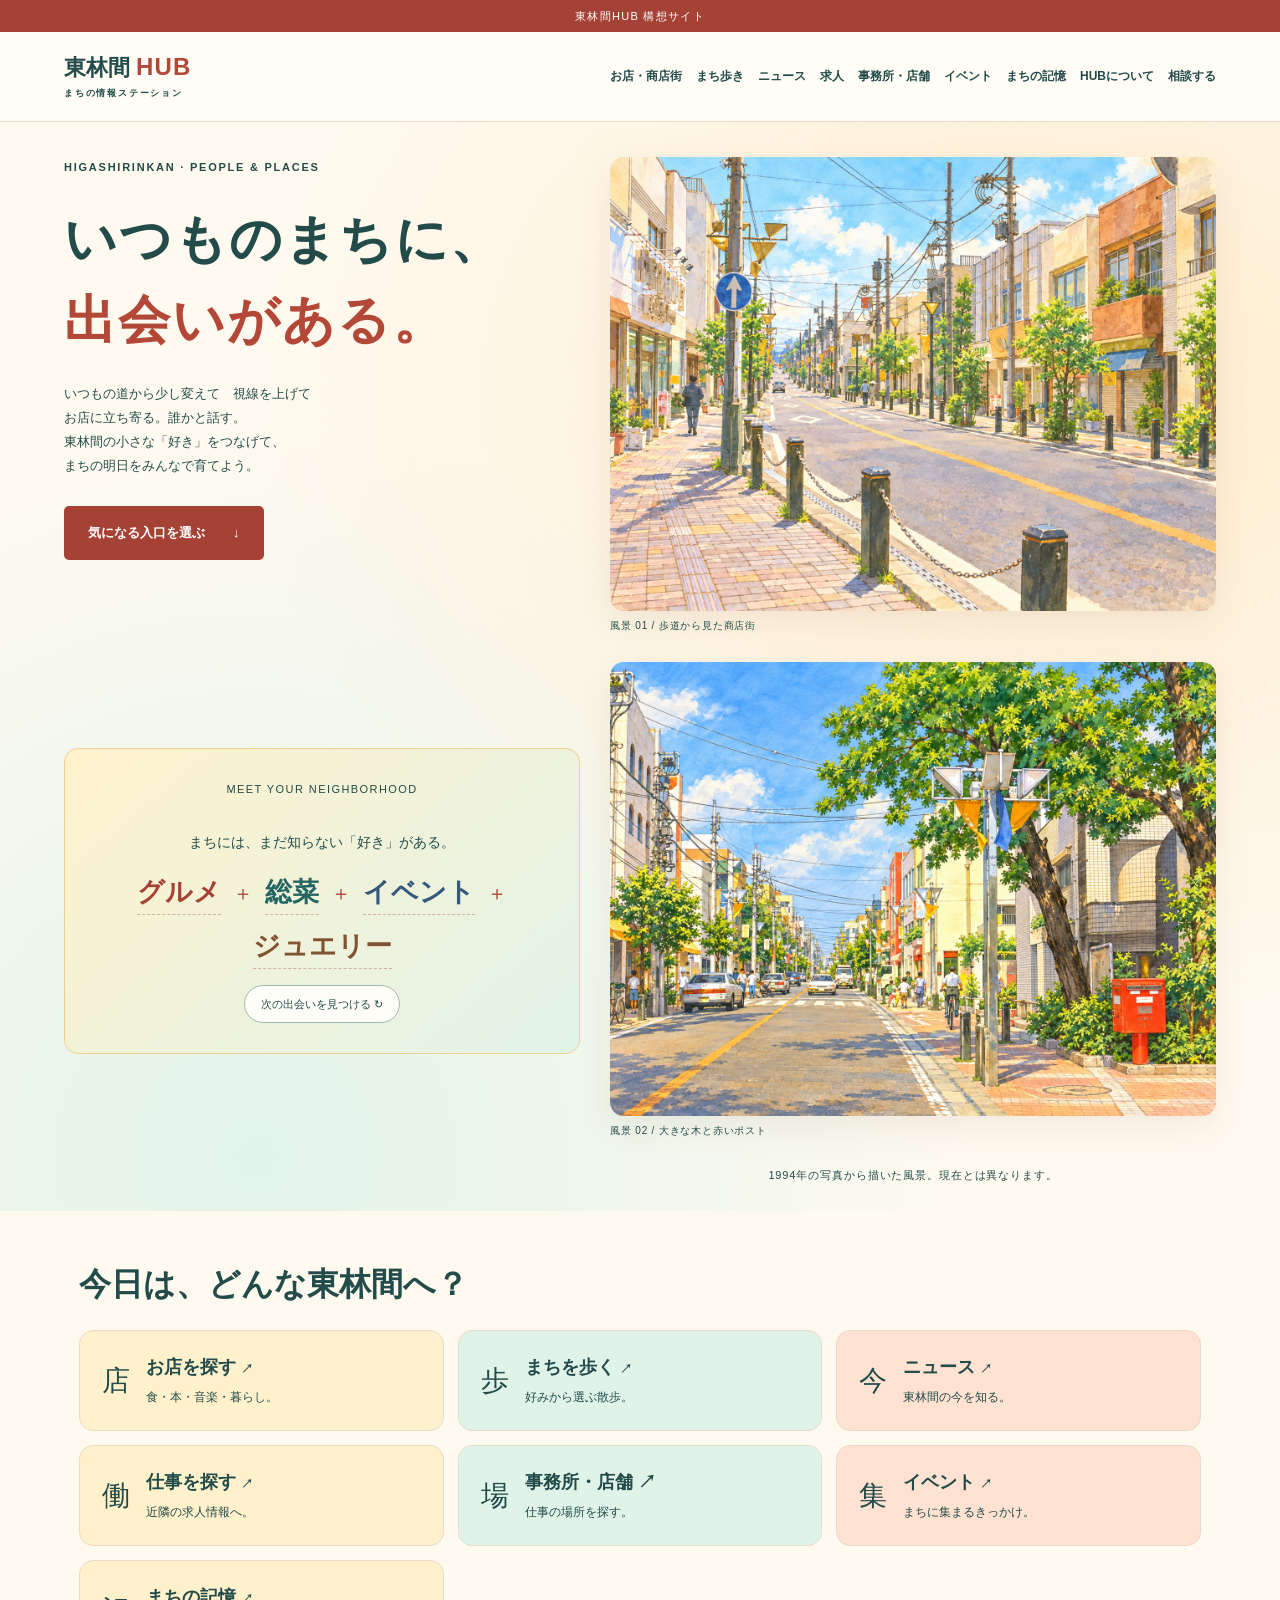
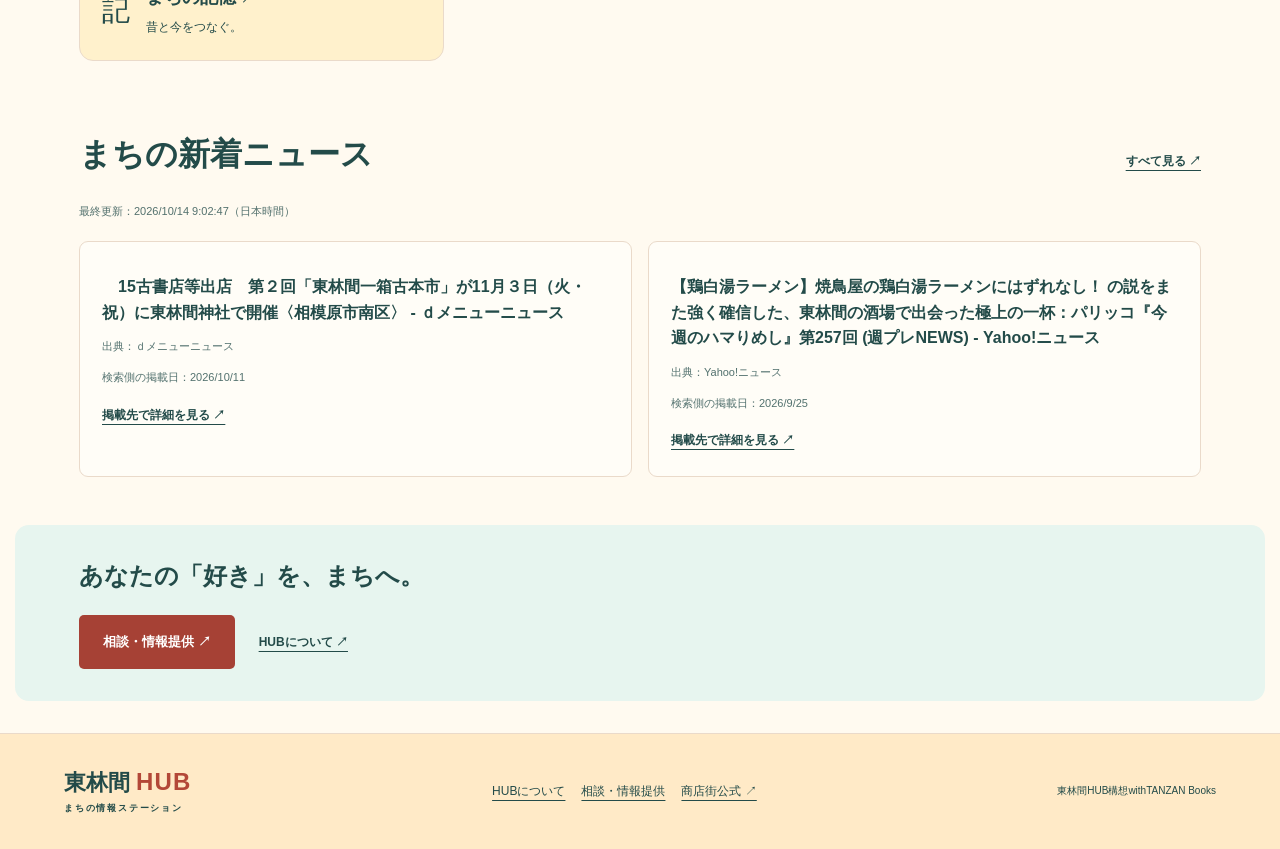
==== commit c47fd1b5: "Add files via upload" ====
--- a/index.html
+++ b/index.html
@@ -1,3 +1,3 @@
 <!doctype html>
 <html lang="ja"><head><meta charset="utf-8"><meta name="viewport" content="width=device-width,initial-scale=1"><meta name="description" content="東林間HUBのまちで出会う、まちがつながる。。お店、人、まちをつなぐ情報ステーション。"><meta name="theme-color" content="#244d3c"><title>まちで出会う、まちがつながる。｜東林間HUB</title><link rel="stylesheet" href="style.css"><script src="data.js" defer></script><script src="app.js" defer></script></head>
-<body><a class="skip" href="#main">本文へ</a><div class="draft">東林間HUB 構想サイト</div><header><a href="index.html" class="brand"><span>東林間<span class="hub">HUB</span><small>まちの情報ステーション</small></span></a><button id="menu" class="menu" aria-expanded="false" aria-controls="nav">メニュー ☰</button><nav id="nav" aria-label="メインメニュー"><a href="shops.html">お店・商店街</a><a href="walk.html">まち歩き</a><a href="news.html">ニュース</a><a href="jobs.html">求人</a><a href="events.html">イベント</a><a href="memory.html">まちの記憶</a><a href="about.html">HUBについて</a><a href="contact.html">相談する</a></nav></header><main id="main"><section class="hero"><div class="hero-copy"><p class="eyebrow">HIGASHIRINKAN · PEOPLE & PLACES</p><h1>いつものまちに、<br><span>出会いがある。</span></h1><p class="lead">いつもの道から少し変えて　視線を上げて<br>お店に立ち寄る。誰かと話す。<br>東林間の小さな「好き」をつなげて、<br>まちの明日をみんなで育てよう。</p><a class="button" href="#explore">気になる入口を選ぶ <span>↓</span></a><p class="hero-note">神奈川県相模原市 · 東林間</p></div><div class="hero-art"><div class="hero-gallery"><figure><img src="assets/higashirinkan-1994-01.png" alt="1枚目の1994年の東林間の写真をもとにしたイラスト。鎖付きの柵がある歩道と商店街。" width="1448" height="1086"><figcaption>風景 01 / 歩道から見た商店街</figcaption></figure><figure><img src="assets/higashirinkan-1994-02.png" alt="2枚目の1994年の東林間の写真をもとにしたイラスト。大きな木と赤いポストがある通り。" width="1448" height="1086"><figcaption>風景 02 / 大きな木と赤いポスト</figcaption></figure></div><span class="art-caption">1994年の写真から描いた風景。現在とは異なります。</span></div><div class="ticker"><span>MEET YOUR NEIGHBORHOOD</span><b>まちを育てる</b><i>＋</i><b>お店と出会う</b><i>＋</i><b>人と出会う</b><i>＋</i><b>本と出会う</b></div></section><section id="explore" class="section home-explore"><h2>今日は、どんな東林間へ？</h2><div class="entry-grid"><a class="entry-card" href="shops.html"><span class="entry-icon">店</span><div><h3>お店を探す <span>↗</span></h3><p>食・本・音楽・暮らし。</p></div></a><a class="entry-card" href="walk.html"><span class="entry-icon">歩</span><div><h3>まちを歩く <span>↗</span></h3><p>好みから選ぶ散歩。</p></div></a><a class="entry-card" href="news.html"><span class="entry-icon">今</span><div><h3>ニュース <span>↗</span></h3><p>東林間の今を知る。</p></div></a><a class="entry-card" href="jobs.html"><span class="entry-icon">働</span><div><h3>仕事を探す <span>↗</span></h3><p>近隣の求人情報へ。</p></div></a><a class="entry-card" href="events.html"><span class="entry-icon">集</span><div><h3>イベント <span>↗</span></h3><p>まちに集まるきっかけ。</p></div></a><a class="entry-card" href="memory.html"><span class="entry-icon">記</span><div><h3>まちの記憶 <span>↗</span></h3><p>昔と今をつなぐ。</p></div></a><a class="entry-card" href="properties.html"><span class="entry-icon">場</span><div><h3>事務所・店舗 ↗</h3><p>仕事の場所を探す。</p></div></a></div></section><section class="section home-news"><div class="section-heading"><h2>まちの新着ニュース</h2><a class="text-link" href="news.html">すべて見る ↗</a></div><p id="news-updated" class="editor-note"></p><div id="news-feed" class="live-grid" data-limit="2" data-compact="true"></div></section><section class="section home-cta"><h2>あなたの「好き」を、まちへ。</h2><div><a class="button" href="contact.html">相談・情報提供 ↗</a><a class="text-link" href="about.html">HUBについて ↗</a></div></section></main><footer><a href="index.html" class="brand"><span>東林間<span class="hub">HUB</span><small>まちの情報ステーション</small></span></a><div class="footer-links"><a href="about.html">HUBについて</a><a href="contact.html">相談・情報提供</a><a href="https://www.higashi-rinkan.net/" target="_blank" rel="noopener noreferrer">商店街公式 ↗</a></div><small>東林間HUB構想withTANZAN Books</small></footer><dialog id="detail"><button id="close-detail" class="close" aria-label="閉じる">×</button><div id="detail-content"></div></dialog></body></html>
+<body><a class="skip" href="#main">本文へ</a><div class="draft">東林間HUB 構想サイト</div><header><a href="index.html" class="brand"><span>東林間<span class="hub">HUB</span><small>まちの情報ステーション</small></span></a><button id="menu" class="menu" aria-expanded="false" aria-controls="nav">メニュー ☰</button><nav id="nav" aria-label="メインメニュー"><a href="shops.html">お店・商店街</a><a href="walk.html">まち歩き</a><a href="news.html">ニュース</a><a href="jobs.html">求人</a><a href="properties.html">事務所・店舗</a><a href="events.html">イベント</a><a href="memory.html">まちの記憶</a><a href="about.html">HUBについて</a><a href="contact.html">相談する</a></nav></header><main id="main"><section class="hero"><div class="hero-copy"><p class="eyebrow">HIGASHIRINKAN · PEOPLE & PLACES</p><h1>いつものまちに、<br><span>出会いがある。</span></h1><p class="lead">いつもの道から少し変えて　視線を上げて<br>お店に立ち寄る。誰かと話す。<br>東林間の小さな「好き」をつなげて、<br>まちの明日をみんなで育てよう。</p><a class="button" href="#explore">気になる入口を選ぶ <span>↓</span></a><p class="hero-note">神奈川県相模原市 · 東林間</p></div><div class="hero-art"><div class="hero-gallery"><figure><img src="assets/higashirinkan-1994-01.png" alt="1枚目の1994年の東林間の写真をもとにしたイラスト。鎖付きの柵がある歩道と商店街。" width="1448" height="1086"><figcaption>風景 01 / 歩道から見た商店街</figcaption></figure><figure><img src="assets/higashirinkan-1994-02.png" alt="2枚目の1994年の東林間の写真をもとにしたイラスト。大きな木と赤いポストがある通り。" width="1448" height="1086"><figcaption>風景 02 / 大きな木と赤いポスト</figcaption></figure></div><span class="art-caption">1994年の写真から描いた風景。現在とは異なります。</span></div><div class="ticker"><span>MEET YOUR NEIGHBORHOOD</span><b>まちを育てる</b><i>＋</i><b>お店と出会う</b><i>＋</i><b>人と出会う</b><i>＋</i><b>本と出会う</b></div></section><section id="explore" class="section home-explore"><h2>今日は、どんな東林間へ？</h2><div class="entry-grid"><a class="entry-card" href="shops.html"><span class="entry-icon">店</span><div><h3>お店を探す <span>↗</span></h3><p>食・本・音楽・暮らし。</p></div></a><a class="entry-card" href="walk.html"><span class="entry-icon">歩</span><div><h3>まちを歩く <span>↗</span></h3><p>好みから選ぶ散歩。</p></div></a><a class="entry-card" href="news.html"><span class="entry-icon">今</span><div><h3>ニュース <span>↗</span></h3><p>東林間の今を知る。</p></div></a><a class="entry-card" href="jobs.html"><span class="entry-icon">働</span><div><h3>仕事を探す <span>↗</span></h3><p>近隣の求人情報へ。</p></div></a><a class="entry-card" href="properties.html"><span class="entry-icon">場</span><div><h3>事務所・店舗 ↗</h3><p>仕事の場所を探す。</p></div></a><a class="entry-card" href="events.html"><span class="entry-icon">集</span><div><h3>イベント <span>↗</span></h3><p>まちに集まるきっかけ。</p></div></a><a class="entry-card" href="memory.html"><span class="entry-icon">記</span><div><h3>まちの記憶 <span>↗</span></h3><p>昔と今をつなぐ。</p></div></a></div></section><section class="section home-news"><div class="section-heading"><h2>まちの新着ニュース</h2><a class="text-link" href="news.html">すべて見る ↗</a></div><p id="news-updated" class="editor-note"></p><div id="news-feed" class="live-grid" data-limit="2" data-compact="true"></div></section><section class="section home-cta"><h2>あなたの「好き」を、まちへ。</h2><div><a class="button" href="contact.html">相談・情報提供 ↗</a><a class="text-link" href="about.html">HUBについて ↗</a></div></section></main><footer><a href="index.html" class="brand"><span>東林間<span class="hub">HUB</span><small>まちの情報ステーション</small></span></a><div class="footer-links"><a href="about.html">HUBについて</a><a href="contact.html">相談・情報提供</a><a href="https://www.higashi-rinkan.net/" target="_blank" rel="noopener noreferrer">商店街公式 ↗</a></div><small>東林間HUB構想withTANZAN Books</small></footer><dialog id="detail"><button id="close-detail" class="close" aria-label="閉じる">×</button><div id="detail-content"></div></dialog></body></html>
